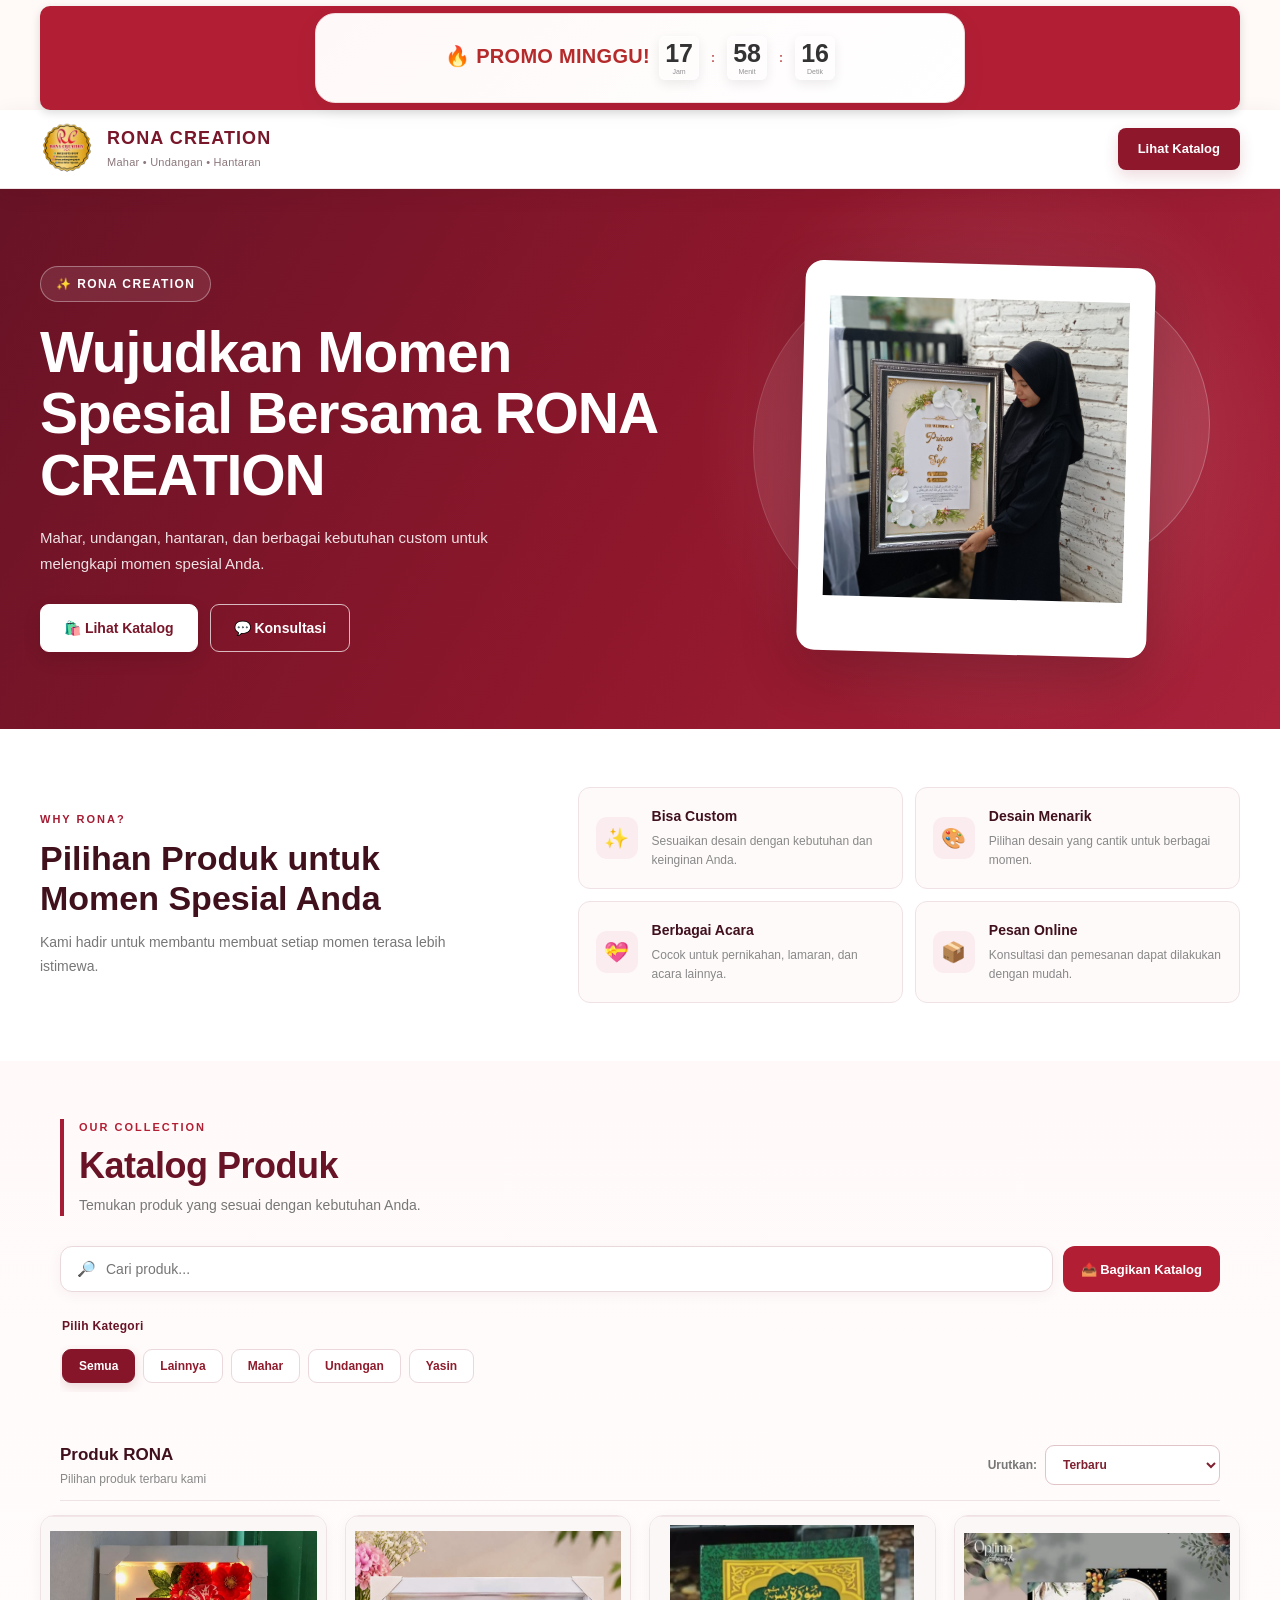
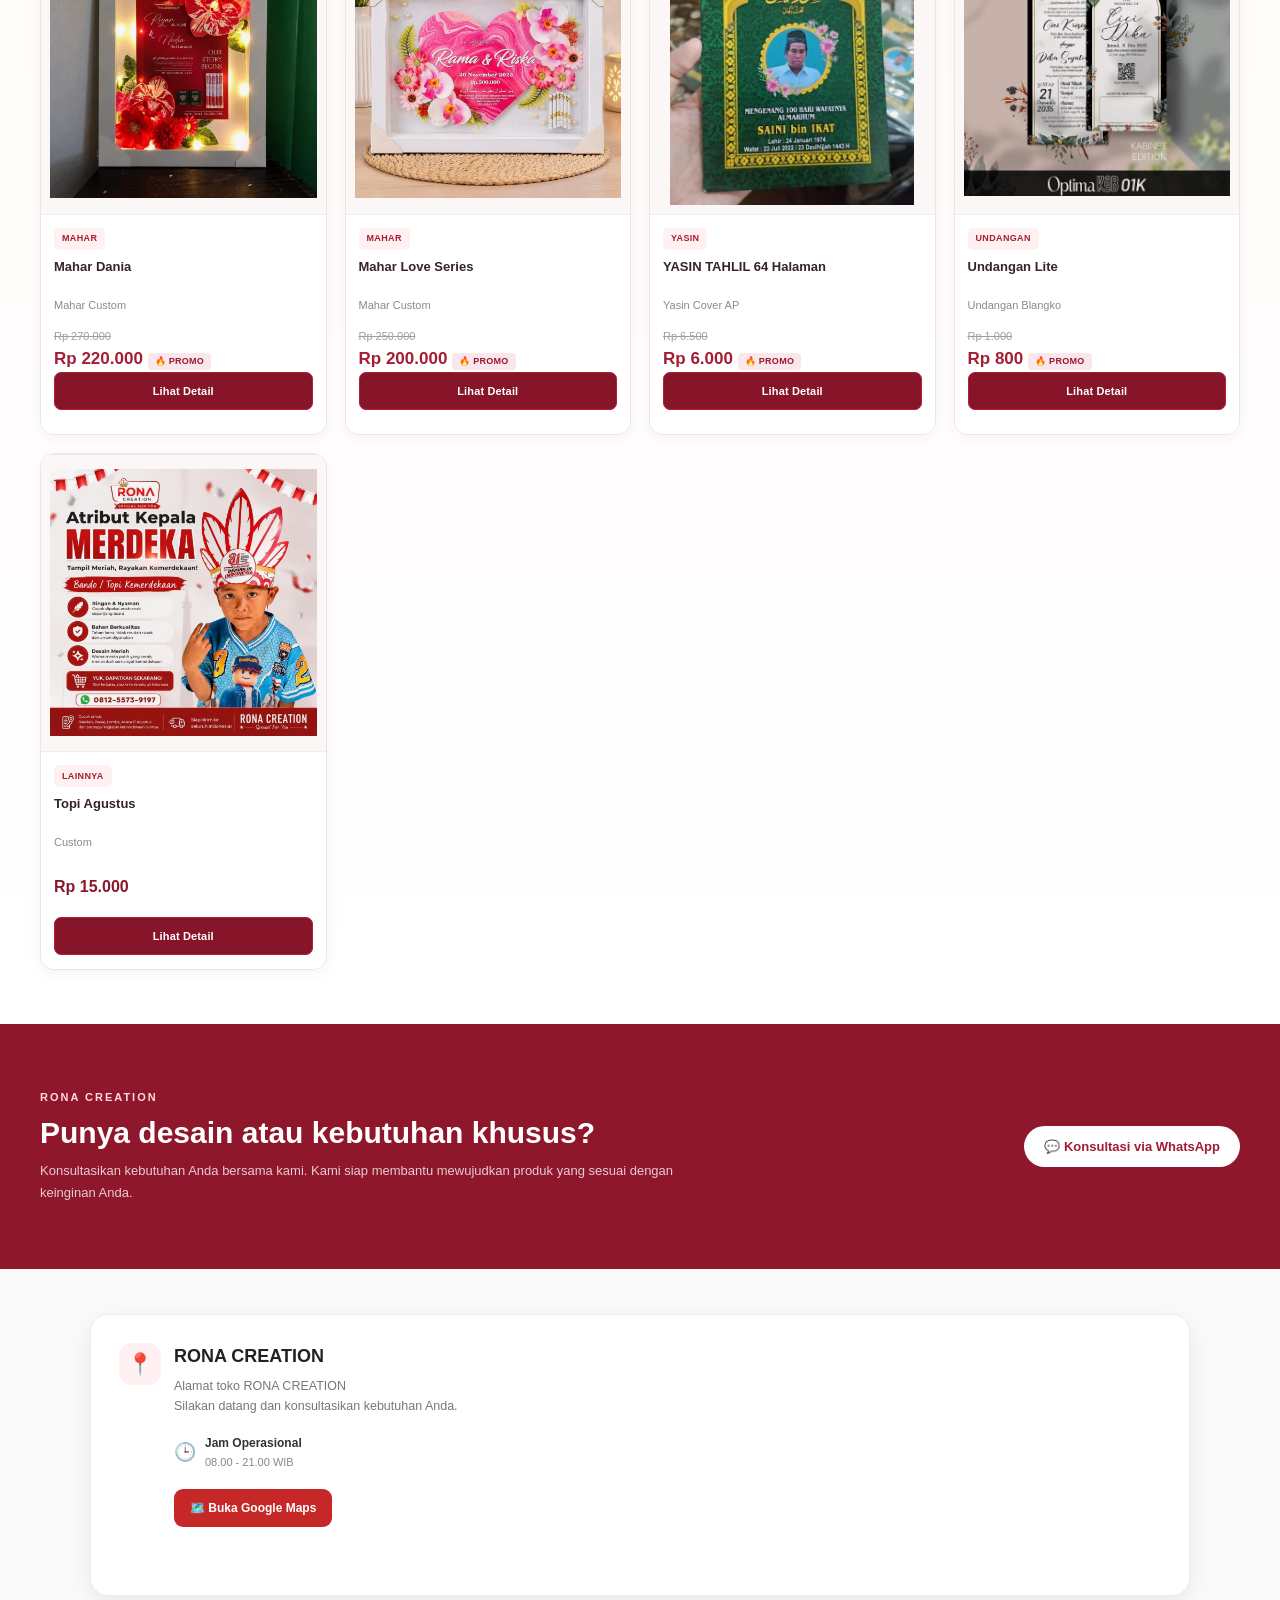
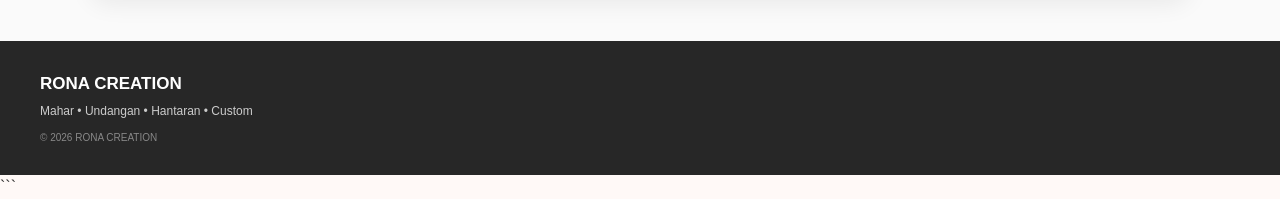
==== index.html @ 79b014f7 "Refresh tampilan kartu produk katalog RONA" ====
<!DOCTYPE html>
<html lang="id">
<head>
    <meta charset="UTF-8">
    <meta name="viewport" content="width=device-width, initial-scale=1.0">

    <title>RONA CREATION - Katalog Produk</title>
    <meta name="description"
content="Katalog Mahar, Undangan, Hantaran, Yasin, Cetak Foto dan produk custom RONA CREATION.">

<meta property="og:type" content="website">

<meta property="og:title"
content="Katalog Produk RONA CREATION">

<meta property="og:description"
content="Wujudkan Momen Spesial Bersama RONA CREATION. Mahar, Undangan, Hantaran dan berbagai produk custom.">

<meta property="og:image"
content="https://ronacreationpace-maker.github.io/rona-creation-katalog/image/rona-katalog-thumbnail.jpg">

<meta property="og:url"
content="https://ronacreationpace-maker.github.io/rona-creation-katalog/">

<meta property="og:image:width" content="1200">

<meta property="og:image:height" content="630">

    <link rel="stylesheet" href="css/style.css?v=product-card-premium-1">
</head>

<body>

<!-- =====================================================
     PROMO HARIAN
     ===================================================== -->
<section class="daily-promo">

    <div class="promo-inner">

        <div class="promo-title">
            🔥 <span id="promoDay">PROMO HARI INI!</span>
        </div>


        <div class="promo-countdown">

            <div class="countdown-box">
                <strong id="promoHours">00</strong>
                <span>Jam</span>
            </div>

            <div class="countdown-separator">:</div>

            <div class="countdown-box">
                <strong id="promoMinutes">00</strong>
                <span>Menit</span>
            </div>

            <div class="countdown-separator">:</div>

            <div class="countdown-box">
                <strong id="promoSeconds">00</strong>
                <span>Detik</span>
            </div>

        </div>
    </div>

</section>

    <!-- =====================================================
         HEADER
         ===================================================== -->
    <header class="header">

        <div class="header-inner">

            <a href="#" class="brand">

                <img
                    src="image/logo-rona.png"
                    alt="Logo RONA CREATION"
                >

                <div class="brand-text">

                  <strong id="heroProductName">
                    RONA CREATION
                </strong>

                <span id="heroProductCategory">
                    Mahar • Undangan • Hantaran
                </span>
                </div>

            </a>

            <a
                href="#katalog"
                class="header-catalog-button"
            >
                Lihat Katalog
            </a>

        </div>

    </header>


    <!-- =====================================================
         HERO
         ===================================================== -->
    <section class="hero">

        <div class="hero-inner">

            <div class="hero-content">

                <div class="hero-label">
                    ✨ RONA CREATION
                </div>

                <h1>
                    Wujudkan Momen<br>
                    Spesial Bersama RONA CREATION
                </h1>

                <p>
                    Mahar, undangan, hantaran, dan berbagai
                    kebutuhan custom untuk melengkapi
                    momen spesial Anda.
                </p>

                <div class="hero-buttons">

                    <a
                        href="#katalog"
                        class="hero-button primary"
                    >
                        🛍️ Lihat Katalog
                    </a>

                    <button
                        type="button"
                        id="heroWhatsappButton"
                        class="hero-button secondary"
                    >
                        💬 Konsultasi
                    </button>

                </div>

            </div>


            <div class="hero-visual">

                <div class="hero-decoration hero-decoration-one"></div>
                <div class="hero-decoration hero-decoration-two"></div>

                <div class="hero-product-frame">

                    <img
                        src="image/foto 1.jpeg"
                        alt="RONA CREATION"
                    >

                </div>

            </div>

        </div>

    </section>


    <!-- =====================================================
         KEUNGGULAN
         ===================================================== -->
    <section class="benefit-section">

        <div class="benefit-inner">

            <div class="benefit-heading">

                <span>
                    WHY RONA?
                </span>

                <h2>
                    Pilihan Produk untuk<br>
                    Momen Spesial Anda
                </h2>

                <p>
                    Kami hadir untuk membantu membuat
                    setiap momen terasa lebih istimewa.
                </p>

            </div>


            <div class="benefit-grid">

                <div class="benefit-card">

                    <div class="benefit-icon">
                        ✨
                    </div>

                    <div>
                        <h3>
                            Bisa Custom
                        </h3>

                        <p>
                            Sesuaikan desain dengan
                            kebutuhan dan keinginan Anda.
                        </p>
                    </div>

                </div>


                <div class="benefit-card">

                    <div class="benefit-icon">
                        🎨
                    </div>

                    <div>
                        <h3>
                            Desain Menarik
                        </h3>

                        <p>
                            Pilihan desain yang cantik
                            untuk berbagai momen.
                        </p>
                    </div>

                </div>


                <div class="benefit-card">

                    <div class="benefit-icon">
                        💝
                    </div>

                    <div>
                        <h3>
                            Berbagai Acara
                        </h3>

                        <p>
                            Cocok untuk pernikahan,
                            lamaran, dan acara lainnya.
                        </p>
                    </div>

                </div>


                <div class="benefit-card">

                    <div class="benefit-icon">
                        📦
                    </div>

                    <div>
                        <h3>
                            Pesan Online
                        </h3>

                        <p>
                            Konsultasi dan pemesanan
                            dapat dilakukan dengan mudah.
                        </p>
                    </div>

                </div>

            </div>

        </div>

    </section>



    <!-- =====================================================
         KATALOG
         ===================================================== -->
    <section
        id="katalog"
        class="catalog-section"
    >

        <div class="catalog-heading">

            <div>

                <span class="catalog-label">
                    OUR COLLECTION
                </span>

                <h2>
                    Katalog Produk
                </h2>

                <p>
                    Temukan produk yang sesuai
                    dengan kebutuhan Anda.
                </p>

            </div>

        </div>


        <!-- =================================================
             SEARCH
             ================================================= -->
        <section class="search-section">

            <div class="search-box">

                <span class="search-icon">
                    🔎
                </span>

                <input
                    type="text"
                    id="searchInput"
                    placeholder="Cari produk..."
                    autocomplete="off"
                >

            </div>


            <button
                type="button"
                id="shareCatalogButton"
                class="share-catalog-button"
            >
                📤 Bagikan Katalog
            </button>

        </section>


        <!-- =================================================
             KATEGORI
             ================================================= -->
        <section class="category-wrapper">

            <div class="section-label">
                Pilih Kategori
            </div>

            
<div class="category-section" id="categoryButtons">
    <button class="category active" type="button">
        Semua
    </button>
</div>

        </section>


        <!-- =================================================
             SUBKATEGORI
             ================================================= -->
        <div
            id="subcategoryFilter"
            class="subcategory-section"
        ></div>


        <!-- =================================================
             TOOLBAR
             ================================================= -->
        <section class="catalog-toolbar">

            <div class="catalog-result-title">
                <h3>
                    Produk RONA
                </h3>

                <p>
                    Pilihan produk terbaru kami
                </p>
            </div>


            <div class="sort-box">

                <label for="sortSelect">
                    Urutkan:
                </label>

                <select id="sortSelect">

                    <option value="terbaru">
                        Terbaru
                    </option>

                    <option value="nama-az">
                        Nama A–Z
                    </option>

                    <option value="nama-za">
                        Nama Z–A
                    </option>

                    <option value="harga-rendah">
                        Harga Termurah
                    </option>

                    <option value="harga-tinggi">
                        Harga Termahal
                    </option>

                </select>

            </div>

        </section>


        <!-- =================================================
             PRODUK
             ================================================= -->
        <main class="product-section">

            <div
                id="productContainer"
                class="product-container"
            >

                <!-- Produk dari products.json / GitHub -->

            </div>

        </main>

    </section>


    <!-- =====================================================
         CTA
         ===================================================== -->
    <section class="cta-section">

        <div class="cta-inner">

            <div>

                <span class="cta-label">
                    RONA CREATION
                </span>

                <h2>
                    Punya desain atau kebutuhan khusus?
                </h2>

                <p>
                    Konsultasikan kebutuhan Anda bersama
                    kami. Kami siap membantu mewujudkan
                    produk yang sesuai dengan keinginan Anda.
                </p>

            </div>

            <button
                type="button"
                id="ctaWhatsappButton"
                class="cta-button"
            >
                💬 Konsultasi via WhatsApp
            </button>

        </div>

    </section>

<!-- =====================================================
     LOKASI TOKO
     ===================================================== -->
<section class="store-location" id="lokasi">

    <div class="store-location-inner">
        <div class="store-location-card">

            <!-- INFORMASI TOKO -->
            <div class="store-info">

                <div class="store-info-icon">
                    📍
                </div>

                <div class="store-info-content">
                    <h3>RONA CREATION</h3>

                    <p>
                        Alamat toko RONA CREATION<br>
                        Silakan datang dan konsultasikan kebutuhan Anda.
                    </p>

                    <div class="store-info-item">
                        <span>🕒</span>
                        <div>
                            <strong>Jam Operasional</strong>
                            <small>08.00 - 21.00 WIB</small>
                        </div>
                    </div>

<a
    href="https://maps.app.goo.gl/mH2y1rAcs8y17juy5"
    target="_blank"
    rel="noopener noreferrer"
    class="store-maps-button">
    🗺️ Buka Google Maps
</a>
                </div>

            </div>
<!-- =====================================================
     GOOGLE MAPS
     ===================================================== -->
<div class="store-map">

    <iframe
        src="https://www.google.com/maps/embed?pb=!1m18!1m12!1m3!1d3953.994856859667!2d111.92605937505114!3d-7.6836989923333485!2m3!1f0!2f0!3f0!3m2!1i1024!2i768!4f13.1!3m3!1m2!1s0x2e784dc81c28bee3%3A0xff06442eba3a13b2!2sRona%20Mahar%20Pernikahan!5e0!3m2!1sid!2sid!4v1788404137394!5m2!1sid!2sid"
        loading="lazy"
        allowfullscreen
        referrerpolicy="strict-origin-when-cross-origin">
    </iframe>

</div>
            
</section>

    <!-- =====================================================
         FOOTER
         ===================================================== -->
    <footer class="footer">

        <div class="footer-inner">

            <div class="footer-brand">

                <h3>
                    RONA CREATION
                </h3>

                <p>
                    Mahar • Undangan • Hantaran • Custom
                </p>

                <p class="copyright">
                    © 2026 RONA CREATION
                </p>

            </div>

        </div>

    </footer>


    <!-- =====================================================
         SCRIPT
         ===================================================== -->
    <script src="js/app.js"></script>

</body>
</html>
```
---- css/style.css ----
/* =========================================================
   RONA CREATION
   STYLE FINAL
   KATALOG + ADMIN
   ========================================================= */


/* =========================================================
   RESET
   ========================================================= */

* {
    margin: 0;
    padding: 0;
    box-sizing: border-box;
}

html {
    scroll-behavior: smooth;
}

body {
    font-family: Arial, Helvetica, sans-serif;
    background: #fff9f7;
    color: #333;
    line-height: 1.5;
}

button,
input,
select,
textarea {
    font-family: inherit;
}


/* =========================================================
   HEADER
   ========================================================= */

.header {
    position: relative;
    width: 100%;
    background: #fff;
    border-bottom: 1px solid #f0dddd;
    box-shadow: 0 3px 20px rgba(90, 0, 20, 0.06);
    z-index: 10;
}

.header-inner {
    width: calc(100% - 40px);
    max-width: 1200px;
    min-height: 82px;
    margin: auto;

    display: flex;
    align-items: center;
    justify-content: space-between;
    gap: 20px;
}

.brand {
    display: flex;
    align-items: center;
    gap: 12px;
    text-decoration: none;
    color: inherit;
}

.brand img {
    width: 52px;
    height: 52px;
    object-fit: contain;
    flex-shrink: 0;
}

.brand-text {
    text-align: left;
}

.brand-text .logo {
    font-size: 26px;
    font-weight: 800;
    letter-spacing: 2px;
    line-height: 1.1;
    color: #b21f35;
}

.brand-text .logo span {
    color: #333;
}

.brand-text .tagline {
    margin-top: 4px;
    font-size: 11px;
    color: #888;
    letter-spacing: .4px;
}

.header-catalog-button {
    display: inline-flex;
    align-items: center;
    justify-content: center;

    padding: 10px 18px;

    background: #b21f35;
    color: #fff;

    border-radius: 25px;
    text-decoration: none;

    font-size: 13px;
    font-weight: 700;

    box-shadow: 0 5px 14px rgba(178, 31, 53, .18);

    transition: .2s ease;
}

.header-catalog-button:hover {
    background: #94192c;
    transform: translateY(-2px);
}


/* =========================================================
   HERO
   ========================================================= */

.hero {
    width: 100%;
    min-height: 500px;

    background:
        radial-gradient(
            circle at 82% 35%,
            rgba(255,255,255,.13),
            transparent 28%
        ),
        linear-gradient(
            120deg,
            #8f172c 0%,
            #b21f35 55%,
            #c8324b 100%
        );

    color: white;
    overflow: hidden;
}

.hero-inner {
    width: calc(100% - 40px);
    max-width: 1200px;
    min-height: 500px;

    margin: auto;

    display: grid;
    grid-template-columns: 1.1fr .9fr;

    align-items: center;
    gap: 40px;
}

.hero-content {
    max-width: 650px;
}

.hero-label {
    display: inline-flex;
    align-items: center;

    margin-bottom: 18px;
    padding: 7px 13px;

    border: 1px solid rgba(255,255,255,.3);
    border-radius: 30px;

    background: rgba(255,255,255,.1);

    font-size: 12px;
    font-weight: 700;
    letter-spacing: 1px;
}

.hero h1 {
    font-size: 54px;
    line-height: 1.08;
    font-weight: 800;
    letter-spacing: -.8px;

    margin-bottom: 20px;
}

.hero p {
    max-width: 560px;

    font-size: 17px;
    line-height: 1.7;

    color: rgba(255,255,255,.88);

    margin-bottom: 28px;
}

.hero-buttons {
    display: flex;
    flex-wrap: wrap;
    gap: 12px;
}

.hero-button {
    display: inline-flex;
    align-items: center;
    justify-content: center;

    min-height: 46px;
    padding: 0 20px;

    border-radius: 30px;

    font-size: 14px;
    font-weight: 700;

    cursor: pointer;
    text-decoration: none;

    transition: .2s ease;
}

.hero-button.primary {
    background: #fff;
    color: #a21c32;
    border: 1px solid #fff;
}

.hero-button.primary:hover {
    transform: translateY(-2px);
    box-shadow: 0 8px 20px rgba(0,0,0,.15);
}

.hero-button.secondary {
    background: transparent;
    color: #fff;
    border: 1px solid rgba(255,255,255,.65);
}

.hero-button.secondary:hover {
    background: rgba(255,255,255,.12);
    transform: translateY(-2px);
}


/* =========================================================
   HERO VISUAL
   ========================================================= */

.hero-visual {
    position: relative;

    min-height: 50px;

    display: flex;
    align-items: center;
    justify-content: center;
}

.hero-product-frame {
    width: 100px;
    height: 150px;

    background: #fff;

    border-radius: 2px;

    box-shadow:
        0 15px 35px rgba(0, 0, 0, 0.12);

    position: relative;
    overflow: hidden;
}

.hero-product-frame img {
    width: 10%;
    height: 10%;

    object-fit: cover;

    display: block;

    border-radius: 10px;
}
/* =========================================================
   BENEFIT - KOMPAK
   ========================================================= */

.benefit-section {
    background: #fff;
    padding: 45px 20px;
}

.benefit-inner {
    width: 100%;
    max-width: 1200px;

    margin: auto;

    display: grid;
    grid-template-columns: .8fr 1.2fr;

    gap: 35px;
    align-items: center;
}

.benefit-heading span,
.catalog-label,
.cta-label {
    display: block;

    margin-bottom: 6px;

    color: #b21f35;

    font-size: 10px;
    font-weight: 500;

    letter-spacing: 1.8px;
}

.benefit-heading h2 {
    font-size: 29px;
    line-height: 1.15;

    color: #333;

    margin-bottom: 10px;
}

.benefit-heading p {
    max-width: 420px;

    color: #777;
    font-size: 13px;
    line-height: 1.55;
}

.benefit-grid {
    display: grid;
    grid-template-columns: repeat(2, 1fr);

    gap: 10px;
}

.benefit-card {
    display: flex;
    align-items: flex-start;
    gap: 10px;

    padding: 15px;

    background: #fffafa;

    border: 1px solid #f1dddd;
    border-radius: 14px;

    transition: .25s ease;
}

.benefit-card:hover {
    transform: translateY(-3px);

    box-shadow:
        0 10px 20px rgba(90,0,20,.07);
}

.benefit-icon {
    width: 38px;
    height: 38px;

    flex-shrink: 0;

    display: flex;
    align-items: center;
    justify-content: center;

    background: #fff0f2;

    border-radius: 10px;

    font-size: 18px;
}

.benefit-card h3 {
    font-size: 14px;
    margin-bottom: 3px;
    color: #333;
}

.benefit-card p {
    color: #888;
    font-size: 11px;
    line-height: 1.4;
    margin: 0;
}



/* =========================================================
   CATALOG SECTION
   ========================================================= */

.catalog-section {
    padding: 75px 20px 45px;

    background:
        linear-gradient(
            180deg,
            #fff8f5 0%,
            #fffaf8 100%
        );
}

.catalog-heading {
    width: 100%;
    max-width: 1200px;

    margin: 0 auto 28px;
}

.catalog-heading h2 {
    color: #333;

    font-size: 38px;
    line-height: 1.15;

    margin-bottom: 8px;
}

.catalog-heading p {
    color: #888;
    font-size: 14px;
}


/* =========================================================
   SEARCH
   ========================================================= */

.search-section {
    width: 100%;
    max-width: 1200px;

    margin: 0 auto 22px;

    display: flex;
    align-items: center;

    gap: 12px;
}

.search-box {
    position: relative;

    flex: 1;
}

.search-icon {
    position: absolute;

    left: 17px;
    top: 50%;

    transform: translateY(-50%);

    font-size: 15px;
}

#searchInput {
    width: 100%;

    min-height: 48px;

    padding: 12px 18px 12px 45px;

    border: 1px solid #ead9dc;
    border-radius: 30px;

    outline: none;

    background: #fff;

    font-size: 14px;

    box-shadow:
        0 5px 18px rgba(80,0,20,.05);

    transition: .2s ease;
}

#searchInput:focus {
    border-color: #b21f35;

    box-shadow:
        0 0 0 4px rgba(178,31,53,.08);
}

.share-catalog-button {
    width: auto;
    min-height: 48px;

    padding: 0 20px;

    border: none;
    border-radius: 30px;

    background: #b21f35;
    color: white;

    font-size: 13px;
    font-weight: 700;

    cursor: pointer;

    white-space: nowrap;

    transition: .2s ease;
}

.share-catalog-button:hover {
    background: #92182b;
    transform: translateY(-2px);
}


/* =========================================================
   CATEGORY
   ========================================================= */

.category-wrapper {
    width: 100%;
    max-width: 1200px;

    margin: 0 auto 14px;
}

.section-label {
    margin-bottom: 10px;
    padding-left: 2px;

    color: #7e2030;

    font-size: 13px;
    font-weight: 800;
}

.category-section {
    display: flex;

    gap: 9px;

    overflow-x: auto;

    padding: 5px 2px 10px;

    scrollbar-width: none;
}

.category-section::-webkit-scrollbar {
    display: none;
}

.category {
    flex: 0 0 auto;

    padding: 10px 18px;

    border: 1px solid #ead0d4;
    border-radius: 30px;

    background: #fff;
    color: #8f1b2c;

    font-size: 13px;
    font-weight: 700;

    cursor: pointer;

    transition: .2s ease;
}

.category:hover {
    border-color: #b21f35;
    transform: translateY(-1px);
}

.category.active {
    background: #b21f35;
    border-color: #b21f35;

    color: #fff;

    box-shadow:
        0 6px 15px rgba(178,31,53,.18);
}


/* =========================================================
   SUBCATEGORY
   ========================================================= */

.subcategory-section {
    width: 100%;
    max-width: 1200px;

    margin: 0 auto 18px;

    display: flex;

    gap: 8px;

    overflow-x: auto;

    flex-wrap: nowrap;

    padding: 2px 0 8px;

    scrollbar-width: none;
}

.subcategory-section::-webkit-scrollbar {
    display: none;
}

.subcategory-button {
    flex: 0 0 auto;

    padding: 8px 15px;

    border: 1px solid #e2b8be;
    border-radius: 25px;

    background: #fff8f9;
    color: #a21d32;

    font-size: 12px;
    font-weight: 600;

    cursor: pointer;

    transition: .2s ease;
}

.subcategory-button:hover {
    background: #fff0f2;
    transform: translateY(-1px);
}

.subcategory-button.active {
    background: #a91d32;
    color: #fff;
    border-color: #a91d32;
}


/* =========================================================
   CATALOG TOOLBAR
   ========================================================= */

.catalog-toolbar {
    width: 100%;
    max-width: 1200px;

    margin: 0 auto 18px;

    display: flex;
    align-items: center;
    justify-content: space-between;

    gap: 20px;
}

.catalog-result-title h3 {
    color: #333;
    font-size: 19px;
}

.catalog-result-title p {
    color: #999;
    font-size: 12px;
    margin-top: 2px;
}

.sort-box {
    display: flex;
    align-items: center;
    gap: 8px;
}

.sort-box label {
    color: #777;
    font-size: 12px;
    font-weight: 700;
    white-space: nowrap;
}

#sortSelect {
    min-width: 175px;

    padding: 10px 13px;

    border: 1px solid #e0c4c8;
    border-radius: 10px;

    background: #fff;
    color: #7e2030;

    font-size: 12px;
    font-weight: 600;

    outline: none;

    cursor: pointer;
}

#sortSelect:focus {
    border-color: #b21f35;
}


/* =========================================================
   PRODUCT SECTION
   ========================================================= */

.product-section {
    width: 100%;
    max-width: 1200px;

    margin: 0 auto;
}

.product-section h2 {
    text-align: center;

    color: #8f1b2c;

    font-size: 24px;

    margin: 10px 0 18px;
}


/* =========================================================
   PRODUCT GRID
   ========================================================= */

.product-container {
    display: grid;

    grid-template-columns:
        repeat(4, minmax(0, 1fr));

    gap: 20px;

    width: 100%;
}


/* =========================================================
   PRODUCT CARD
   ========================================================= */

.product-card {
    position: relative;

    min-width: 0;

    overflow: hidden;

    background: #fff;

    border: 1px solid #f0dfe2;
    border-radius: 18px;

    box-shadow:
        0 5px 18px rgba(80,0,20,.06);

    cursor: pointer;

    transition:
        transform .25s ease,
        box-shadow .25s ease;
}

.product-card:hover {
    transform: translateY(-5px);

    box-shadow:
        0 15px 30px rgba(80,0,20,.12);
}


/* =========================================================
   PRODUCT IMAGE
   ========================================================= */

.product-image-wrapper {
    position: relative;

    width: 100%;

    aspect-ratio: 1 / 1;

    overflow: hidden;

    background: #f8f5f5;
}

.product-image {
    width: 100%;
    height: 100%;

    object-fit: cover;

    display: block;

    transition:
        transform .4s ease;
}

.product-card:hover .product-image {
    transform: scale(1.045);
}


/* =========================================================
   NO IMAGE
   ========================================================= */

.product-no-image {
    width: 100%;
    height: 100%;

    min-height: 220px;

    display: flex;
    flex-direction: column;
    align-items: center;
    justify-content: center;

    gap: 7px;

    background: #f7f7f7;
    color: #999;
}

.product-no-image span {
    font-size: 40px;
}

.product-no-image small {
    font-size: 10px;
    letter-spacing: 1px;
}


/* =========================================================
   PRODUCT INFO
   ========================================================= */

.product-info {
    padding: 14px 15px 16px;
}


/* =========================================================
   PRODUCT CATEGORY
   ========================================================= */

.product-category {
    display: inline-block;

    margin-bottom: 7px;

    padding: 4px 8px;

    border-radius: 20px;

    background: #fff0f2;
    color: #a51d31;

    font-size: 10px;
    font-weight: 800;

    text-transform: uppercase;
}


/* =========================================================
   PRODUCT NAME
   ========================================================= */

.product-name {
    display: block;

    margin-bottom: 4px;

    color: #333;

    font-size: 16px;
    font-weight: 700;

    line-height: 1.35;

    white-space: normal;
    word-break: break-word;
}


/* =========================================================
   PRODUCT SUBCATEGORY
   ========================================================= */

.product-subcategory {
    margin-bottom: 9px;

    color: #999;

    font-size: 11px;

    white-space: nowrap;
    overflow: hidden;
    text-overflow: ellipsis;
}


/* =========================================================
   PRODUCT PRICE
   ========================================================= */

.product-price {
    margin-bottom: 12px;

    color: #b21f35;

    font-size: 16px;
    font-weight: 800;
}



/* =========================================================
   DETAIL BUTTON
   ========================================================= */

.detail-button {
    display: block;

    width: 100%;

    min-height: 38px;

    padding: 9px 12px;

    border: none;
    border-radius: 9px;

    background: #b21f35;
    color: #fff;

    font-size: 12px;
    font-weight: 700;

    text-align: center;

    cursor: pointer;

    transition: .2s ease;
}

.detail-button:hover {
    background: #92182b;

    transform: translateY(-1px);

    box-shadow:
        0 5px 12px rgba(178,31,53,.2);
}

.detail-button:active {
    transform: scale(.98);
}


/* =========================================================
   PRODUCT CARD LINK
   ========================================================= */

.product-card a {
    display: inline-flex;
    align-items: center;
    justify-content: center;

    margin-top: 5px;
    padding: 5px 9px;

    background: #c62828;
    color: #fff;

    border-radius: 6px;

    text-decoration: none;

    font-size: 10px;
    font-weight: 700;

    transition: .2s ease;
}

.product-card a:hover {
    background: #a91f1f;
    transform: translateY(-1px);
}


/* =========================================================
   DETAIL OVERLAY
   ========================================================= */

.detail-overlay {
    position: fixed;

    inset: 0;

    background: rgba(0,0,0,.58);

    display: flex;
    align-items: center;
    justify-content: center;

    padding: 15px;

    z-index: 9999;
}


/* =========================================================
   DETAIL MODAL
   ========================================================= */

/* =========================================================
   DETAIL MODAL PREMIUM
   ========================================================= */

.detail-modal {
    position: relative;

    width: 100%;
    max-width: 560px;

    max-height: 92vh;

    overflow-y: auto;

    background: #fff;

    border-radius: 24px;

    box-shadow:
        0 25px 70px rgba(0,0,0,.30);

    animation: munculDetail .25s ease;

    scrollbar-width: thin;
}

.detail-modal::-webkit-scrollbar {
    width: 5px;
}

.detail-modal::-webkit-scrollbar-thumb {
    background: #d9aeb5;
    border-radius: 10px;
}

@keyframes munculDetail {

    from {
        opacity: 0;
        transform: scale(.95);
    }

    to {
        opacity: 1;
        transform: scale(1);
    }
}


/* =========================================================
   CLOSE DETAIL
   ========================================================= */

.close-detail {
    position: absolute;

    top: 12px;
    right: 12px;

    width: 38px;
    height: 38px;

    border: none;
    border-radius: 50%;

    background: #fff;
    color: #555;

    font-size: 18px;

    cursor: pointer;

    box-shadow:
        0 3px 10px rgba(0,0,0,.15);

    z-index: 2;
}


/* =========================================================
   DETAIL IMAGE PREMIUM
   ========================================================= */

.detail-image {
    width: 100%;

    max-height: 470px;

    object-fit: cover;

    display: block;

    background: #f8f5f5;
}


/* =========================================================
   DETAIL CONTENT
   ========================================================= */

.detail-content {
    padding: 22px;
}

.detail-category {
    margin-bottom: 6px;

    color: #c62828;

    font-size: 12px;
    font-weight: 800;

    text-transform: uppercase;
}

.detail-content h2 {
    margin-bottom: 8px;

    color: #333;

    font-size: 23px;
}

.detail-price {
    margin-bottom: 15px;

    color: #b71c1c;

    font-size: 18px;
    font-weight: 800;
}

.detail-content p {
    margin-bottom: 20px;

    color: #666;

    font-size: 14px;
    line-height: 1.7;
}


/* =========================================================
   WHATSAPP PREMIUM
   ========================================================= */

.whatsapp-button {
    width: 100%;

    min-height: 48px;

    padding: 13px 16px;

    border: none;
    border-radius: 12px;

    background: #25d366;
    color: #fff;

    font-size: 14px;
    font-weight: 800;

    cursor: pointer;

    box-shadow:
        0 7px 18px rgba(37,211,102,.18);

    transition: .2s ease;
}

.whatsapp-button:hover {
    transform: translateY(-2px);

    box-shadow:
        0 10px 22px rgba(37,211,102,.25);
}

.whatsapp-button:active {
    transform: scale(.98);
}

/* =========================================================
   WEBSITE PREMIUM
   ========================================================= */

.website-button {
    width: 100%;

    min-height: 48px;

    margin-top: 10px;

    padding: 13px 16px;

    border: none;
    border-radius: 12px;

    background: #b21f35;
    color: #fff;

    font-size: 14px;
    font-weight: 800;

    cursor: pointer;

    box-shadow:
        0 7px 18px rgba(178,31,53,.18);

    transition: .2s ease;
}

.website-button:hover {
    background: #92182b;

    transform: translateY(-2px);

    box-shadow:
        0 10px 22px rgba(178,31,53,.24);
}

.website-button:active {
    transform: scale(.98);
}


/* =========================================================
   CTA
   ========================================================= */

.cta-section {
    padding: 65px 20px;

    background: #8f172c;
    color: #fff;
}

.cta-inner {
    width: 100%;
    max-width: 1200px;

    margin: auto;

    display: flex;
    align-items: center;
    justify-content: space-between;

    gap: 30px;
}

.cta-label {
    color: #ffd9df;
}

.cta-inner h2 {
    margin-bottom: 9px;

    font-size: 30px;
    line-height: 1.2;
}

.cta-inner p {
    max-width: 650px;

    color: rgba(255,255,255,.78);

    font-size: 13px;
    line-height: 1.7;
}

.cta-button {
    flex-shrink: 0;

    padding: 13px 20px;

    border: none;
    border-radius: 30px;

    background: #fff;
    color: #a21c32;

    font-size: 13px;
    font-weight: 800;

    cursor: pointer;

    transition: .2s ease;
}

.cta-button:hover {
    transform: translateY(-2px);

    box-shadow:
        0 8px 20px rgba(0,0,0,.18);
}


/* =========================================================
   FOOTER
   ========================================================= */

.footer {
    background: #272727;

    color: white;

    padding: 30px 20px;
}

.footer-inner {
    width: 100%;
    max-width: 1200px;

    margin: auto;

    display: flex;
    align-items: center;
    justify-content: space-between;

    gap: 30px;
}

.footer h3 {
    font-size: 17px;
    margin-bottom: 5px;
}

.footer p {
    color: #ccc;
    font-size: 12px;
}

.footer-note {
    text-align: right;
}

.copyright {
    margin-top: 10px;

    font-size: 10px !important;
    color: #888 !important;
}


/* =========================================================
   ADMIN
   ========================================================= */

.admin-container {
    width: calc(100% - 30px);
    max-width: 900px;

    margin: 25px auto 50px;
}

.admin-header {
    display: flex;
    justify-content: space-between;
    align-items: center;

    gap: 15px;

    margin-bottom: 20px;
}

.admin-header h1 {
    color: #b71c1c;

    font-size: 26px;

    margin-bottom: 5px;
}

.admin-header p {
    color: #777;

    font-size: 13px;
}

.back-button {
    text-decoration: none;

    background: #fff;
    color: #c62828;

    padding: 10px 15px;

    border-radius: 10px;

    font-size: 13px;
    font-weight: 700;

    box-shadow:
        0 2px 8px rgba(0,0,0,.06);

    white-space: nowrap;
}


/* =========================================================
   ADMIN CARD
   ========================================================= */

.admin-card {
    background: #fff;

    border-radius: 18px;

    padding: 22px;

    margin-bottom: 20px;

    box-shadow:
        0 4px 18px rgba(0,0,0,.06);
}

.admin-card h2 {
    color: #333;

    font-size: 19px;

    margin-bottom: 5px;
}


/* =========================================================
   ADMIN FORM
   ========================================================= */

.form-group {
    margin-top: 18px;
}

.form-group label {
    display: block;

    margin-bottom: 7px;

    color: #444;

    font-size: 13px;
    font-weight: 700;
}

.form-group input,
.form-group select,
.form-group textarea {
    width: 100%;

    padding: 13px 14px;

    border: 1px solid #e5e5e5;
    border-radius: 10px;

    outline: none;

    background: #fff;

    font-size: 14px;
}

.form-group input:focus,
.form-group select:focus,
.form-group textarea:focus {
    border-color: #c62828;
}

.form-group textarea {
    resize: vertical;
}


/* =========================================================
   UPLOAD
   ========================================================= */

.upload-box {
    border: 2px dashed #e0a0a0;

    border-radius: 12px;

    padding: 20px;

    text-align: center;

    background: #fffafa;
}

.upload-box input {
    border: none;
    padding: 5px;
}

.upload-box p {
    margin-top: 8px;

    color: #888;

    font-size: 12px;
}


/* =========================================================
   IMAGE PREVIEW
   ========================================================= */

#imagePreview {
    margin-top: 12px;
}

#imagePreview img {
    width: 120px;
    height: 120px;

    object-fit: cover;

    border-radius: 12px;

    display: block;
}


/* =========================================================
   SAVE BUTTON
   ========================================================= */

.save-product-button {
    width: 100%;

    margin-top: 22px;

    padding: 14px;

    border: none;
    border-radius: 12px;

    background: #c62828;
    color: white;

    font-size: 15px;
    font-weight: 700;

    cursor: pointer;
}

.save-product-button:hover {
    opacity: .9;
}


/* =========================================================
   ADMIN PRODUCT LIST HEADER
   ========================================================= */

.product-list-header {
    display: flex;
    justify-content: space-between;
    align-items: center;

    gap: 15px;
}

.product-list-header p {
    margin-top: 5px;

    color: #888;

    font-size: 12px;
}

.product-count {
    background: #ffebee;
    color: #c62828;

    padding: 8px 12px;

    border-radius: 20px;

    font-size: 12px;
    font-weight: 700;

    white-space: nowrap;
}


/* =========================================================
   ADMIN PRODUCT LIST
   ========================================================= */

.admin-product-list {
    margin-top: 20px;
}

.admin-product-item {
    display: flex;
    align-items: center;

    gap: 14px;

    padding: 12px;

    margin-bottom: 10px;

    background: #fffafa;

    border-radius: 12px;
}

.admin-product-item img {
    width: 70px;
    height: 70px;

    object-fit: cover;

    border-radius: 10px;

    flex-shrink: 0;
}

.admin-product-info {
    min-width: 0;
    flex: 1;
}

.admin-product-category {
    color: #c62828;

    font-size: 11px;
    font-weight: 700;

    margin-bottom: 3px;
}

.admin-product-info h3 {
    color: #333;

    font-size: 14px;

    margin-bottom: 4px;
}

.admin-product-info p {
    color: #b71c1c;

    font-size: 13px;
    font-weight: 700;
}


/* =========================================================
   ADMIN ACTIONS
   ========================================================= */

.admin-product-actions {
    display: flex;

    gap: 8px;

    margin-top: 10px;

    flex-wrap: wrap;
}

.edit-product-button,
.delete-product-button {
    border: none;

    color: white;

    padding: 8px 12px;

    border-radius: 8px;

    cursor: pointer;

    font-size: 13px;
    font-weight: 600;

    transition: .2s ease;
}

.edit-product-button {
    background: #198754;
}

.edit-product-button:hover {
    background: #146c43;
    transform: scale(1.03);
}

.delete-product-button {
    background: #dc3545;
}

.delete-product-button:hover {
    background: #b02a37;
    transform: scale(1.03);
}


/* =========================================================
   CANCEL EDIT
   ========================================================= */

#cancelEditButton {
    border: none;

    background: #6c757d;
    color: white;

    padding: 8px 14px;

    border-radius: 8px;

    cursor: pointer;

    font-size: 13px;
    font-weight: 600;

    margin-left: 6px;

    transition: .2s ease;
}

#cancelEditButton:hover {
    background: #5c636a;
}


/* =========================================================
   EMPTY PRODUCT
   ========================================================= */

.empty-product {
    text-align: center;

    padding: 40px 10px;

    color: #999;

    font-size: 13px;
}


/* =========================================================
   TABLET
   ========================================================= */

@media (max-width: 1000px) {

    .hero h1 {
        font-size: 43px;
    }

    .product-container {
        grid-template-columns:
            repeat(3, minmax(0, 1fr));
    }

    .benefit-inner {
        grid-template-columns: 1fr;

        gap: 35px;
    }
}


/* =========================================================
   MOBILE
   ========================================================= */

@media (max-width: 768px) {

    /* HEADER */

    .header-inner {
        width: calc(100% - 24px);

        min-height: 70px;
    }

    .brand {
        gap: 8px;
    }

    .brand img {
        width: 44px;
        height: 44px;
    }

    .brand-text .logo {
        font-size: 20px;
        letter-spacing: 1.2px;
    }

    .brand-text .tagline {
        font-size: 9px;
    }

    .header-catalog-button {
        padding: 8px 13px;

        font-size: 11px;
    }

    .detail-modal {
    max-width: 100%;
    max-height: 94vh;

    border-radius: 18px;
    }

    .detail-content {
        padding: 19px;
    }

    .detail-content h2 {
        font-size: 21px;
    }

    .detail-price {
        font-size: 18px;
    }

    .detail-image {
        max-height: 380px;
    }

    /* HERO */

    .hero,
    .hero-inner {
        min-height: auto;
    }

    .hero-inner {
        width: calc(100% - 30px);

        padding: 55px 0 45px;

        display: flex;
        flex-direction: column;

        align-items: stretch;

        gap: 30px;
    }

    .hero-content {
        max-width: none;
    }

    .hero h1 {
        font-size: 37px;
    }

    .hero p {
        font-size: 14px;
    }

    .hero-buttons {
        gap: 8px;
    }

    .hero-button {
        min-height: 43px;

        padding: 0 15px;

        font-size: 12px;
    }

    .hero-visual {
        min-height: 320px;
    }

    .hero-product-frame {
        width: 240px;
        min-height: 290px;

        padding: 22px;

        border-radius: 24px;
    }

    .hero-product-frame img {
        width: 145px;
        height: 145px;
    }

    .hero-decoration-one {
        width: 180px;
        height: 180px;
    }


    /* BENEFIT */

    .benefit-section {
        padding: 55px 15px;
    }

    .benefit-inner {
        gap: 30px;
    }

    .benefit-heading h2 {
        font-size: 29px;
    }

    .benefit-grid {
        grid-template-columns: 1fr;

        gap: 10px;
    }

    .benefit-card {
        padding: 17px;
    }


    /* CATALOG */

    .catalog-section {
        padding: 55px 12px 35px;
    }

    .catalog-heading {
        margin-bottom: 22px;
    }

    .catalog-heading h2 {
        font-size: 30px;
    }

    .search-section {
        display: flex;

        flex-direction: column;

        align-items: stretch;

        gap: 8px;
    }

    .share-catalog-button {
        width: 100%;
    }

    .category-wrapper {
        margin-bottom: 8px;
    }

    .category-section {
        overflow-x: auto;
    }

    .subcategory-section {
        overflow-x: auto;

        flex-wrap: nowrap;
    }


    /* TOOLBAR */

    .catalog-toolbar {
        flex-direction: column;

        align-items: stretch;

        gap: 10px;
    }

    .sort-box {
        justify-content: space-between;
    }

    #sortSelect {
        flex: 1;

        min-width: 0;
    }


    /* PRODUCTS */

    .product-container {
        grid-template-columns:
            repeat(2, minmax(0, 1fr));

        gap: 10px;
    }

    .product-card {
        border-radius: 14px;
    }

    .product-info {
        padding: 10px;
    }

    .product-category {
        font-size: 9px;

        padding: 4px 6px;
    }

    .product-name {
        font-size: 13px;
    }

    .product-subcategory {
        font-size: 10px;
    }

    .product-price {
        font-size: 14px;

        margin-bottom: 9px;
    }

    .detail-button {
        min-height: 35px;

        padding: 8px 5px;

        font-size: 11px;
    }


    /* CTA */

    .cta-section {
        padding: 50px 18px;
    }

    .cta-inner {
        flex-direction: column;

        align-items: stretch;

        gap: 22px;
    }

    .cta-inner h2 {
        font-size: 25px;
    }

    .cta-button {
        width: 100%;
    }


    /* FOOTER */

    .footer {
        padding: 25px 15px;
    }

    .footer-inner {
        flex-direction: column;

        align-items: center;

        text-align: center;
    }

    .footer-note {
        text-align: center;
    }


    /* DETAIL */

    .detail-overlay {
        padding: 8px;
    }

    .detail-modal {
        max-height: 94vh;

        border-radius: 16px;
    }

    .detail-content {
        padding: 18px;
    }

    .detail-content h2 {
        font-size: 20px;
    }

    .detail-image {
        max-height: 350px;
    }


    /* ADMIN */

    .admin-container {
        width: calc(100% - 20px);

        margin-top: 18px;
    }

    .admin-header {
        display: block;
    }

    .admin-header h1 {
        font-size: 23px;
    }

    .back-button {
        display: inline-block;

        margin-top: 12px;
    }

    .admin-card {
        padding: 17px;

        border-radius: 15px;
    }

    .product-list-header {
        align-items: flex-start;
    }

    .product-list-header h2 {
        font-size: 17px;
    }

    .admin-product-item {
        align-items: flex-start;
    }

    .admin-product-item img {
        width: 60px;
        height: 60px;
    }
}


/* =========================================================
   HP KECIL
   ========================================================= */

@media (max-width: 400px) {

    .header-catalog-button {
        display: none;
    }

    .hero h1 {
        font-size: 32px;
    }

    .hero-buttons {
        flex-direction: column;
    }

    .hero-button {
        width: 100%;
    }

    .product-container {
        gap: 8px;
    }

    .product-info {
        padding: 8px;
    }

    .product-name {
        font-size: 12px;
    }

    .product-price {
        font-size: 13px;
    }

    .detail-button {
        font-size: 10px;
    }
}


/* =========================================================
   ADMIN MOBILE ACTIONS
   ========================================================= */

@media (max-width: 600px) {

    .admin-product-actions {
        width: 100%;
    }

    .edit-product-button,
    .delete-product-button {
        padding: 7px 10px;

        font-size: 12px;
    }

    #cancelEditButton {
        margin-left: 0;

        margin-top: 8px;
    }
}
cssnya aku suka yg ini /* =========================================================
   RONA CREATION
   STYLE FINAL
   KATALOG + ADMIN
   ========================================================= */


/* =========================================================
   RESET
   ========================================================= */

* {
    margin: 0;
    padding: 0;
    box-sizing: border-box;
}

html {
    scroll-behavior: smooth;
}

body {
    font-family: Arial, Helvetica, sans-serif;
    background: #fff9f7;
    color: #333;
    line-height: 1.5;
}

button,
input,
select,
textarea {
    font-family: inherit;
}


/* =========================================================
   HEADER
   ========================================================= */

.header {
    position: relative;
    width: 100%;
    background: #fff;
    border-bottom: 1px solid #f0dddd;
    box-shadow: 0 3px 20px rgba(90, 0, 20, 0.06);
    z-index: 10;
}

.header-inner {
    width: calc(100% - 40px);
    max-width: 1200px;
    min-height: 82px;
    margin: auto;

    display: flex;
    align-items: center;
    justify-content: space-between;
    gap: 20px;
}

.brand {
    display: flex;
    align-items: center;
    gap: 12px;
    text-decoration: none;
    color: inherit;
}

.brand img {
    width: 52px;
    height: 52px;
    object-fit: contain;
    flex-shrink: 0;
}

.brand-text {
    text-align: left;
}

.brand-text .logo {
    font-size: 26px;
    font-weight: 800;
    letter-spacing: 2px;
    line-height: 1.1;
    color: #b21f35;
}

.brand-text .logo span {
    color: #333;
}

.brand-text .tagline {
    margin-top: 4px;
    font-size: 11px;
    color: #888;
    letter-spacing: .4px;
}

.header-catalog-button {
    display: inline-flex;
    align-items: center;
    justify-content: center;

    padding: 10px 18px;

    background: #b21f35;
    color: #fff;

    border-radius: 25px;
    text-decoration: none;

    font-size: 13px;
    font-weight: 700;

    box-shadow: 0 5px 14px rgba(178, 31, 53, .18);

    transition: .2s ease;
}

.header-catalog-button:hover {
    background: #94192c;
    transform: translateY(-2px);
}


/* =========================================================
   HERO
   ========================================================= */

.hero {
    width: 100%;
    min-height: 500px;

    background:
        radial-gradient(
            circle at 82% 35%,
            rgba(255,255,255,.13),
            transparent 28%
        ),
        linear-gradient(
            120deg,
            #8f172c 0%,
            #b21f35 55%,
            #c8324b 100%
        );

    color: white;
    overflow: hidden;
}

.hero-inner {
    width: calc(100% - 40px);
    max-width: 1200px;
    min-height: 500px;

    margin: auto;

    display: grid;
    grid-template-columns: 1.1fr .9fr;

    align-items: center;
    gap: 40px;
}

.hero-content {
    max-width: 650px;
}

.hero-label {
    display: inline-flex;
    align-items: center;

    margin-bottom: 18px;
    padding: 7px 13px;

    border: 1px solid rgba(255,255,255,.3);
    border-radius: 30px;

    background: rgba(255,255,255,.1);

    font-size: 12px;
    font-weight: 700;
    letter-spacing: 1px;
}

.hero h1 {
    font-size: 54px;
    line-height: 1.08;
    font-weight: 800;
    letter-spacing: -.8px;

    margin-bottom: 20px;
}

.hero p {
    max-width: 560px;

    font-size: 17px;
    line-height: 1.7;

    color: rgba(255,255,255,.88);

    margin-bottom: 28px;
}

.hero-buttons {
    display: flex;
    flex-wrap: wrap;
    gap: 12px;
}

.hero-button {
    display: inline-flex;
    align-items: center;
    justify-content: center;

    min-height: 46px;
    padding: 0 20px;

    border-radius: 30px;

    font-size: 14px;
    font-weight: 700;

    cursor: pointer;
    text-decoration: none;

    transition: .2s ease;
}

.hero-button.primary {
    background: #fff;
    color: #a21c32;
    border: 1px solid #fff;
}

.hero-button.primary:hover {
    transform: translateY(-2px);
    box-shadow: 0 8px 20px rgba(0,0,0,.15);
}

.hero-button.secondary {
    background: transparent;
    color: #fff;
    border: 1px solid rgba(255,255,255,.65);
}

.hero-button.secondary:hover {
    background: rgba(255,255,255,.12);
    transform: translateY(-2px);
}


/* =========================================================
   HERO VISUAL
   ========================================================= */

.hero-visual {
    position: relative;

    min-height: 390px;

    display: flex;
    align-items: center;
    justify-content: center;
}

.hero-product-frame {
    position: relative;
    z-index: 2;

    width: 300px;
    min-height: 350px;

    padding: 28px;

    display: flex;
    flex-direction: column;
    align-items: center;
    justify-content: center;

    background: #fff;

    border-radius: 30px;

    box-shadow:
        0 25px 60px rgba(60,0,15,.28);

    transform: rotate(3deg);

    transition: .35s ease;
}

.hero-product-frame:hover {
    transform: rotate(0deg) translateY(-5px);
}

.hero-product-frame img {
    width: 190px;
    height: 190px;

    object-fit: contain;

    margin-bottom: 20px;
}

.hero-product-caption {
    display: flex;
    flex-direction: column;

    text-align: center;
}

.hero-product-caption strong {
    color: #a91c32;
    font-size: 18px;
    letter-spacing: 1px;
}

.hero-product-caption span {
    margin-top: 5px;

    color: #888;
    font-size: 11px;
}

.hero-decoration {
    position: absolute;

    border-radius: 50%;

    background: rgba(255,255,255,.09);
}

.hero-decoration-one {
    width: 230px;
    height: 230px;

    top: 15px;
    right: 30px;
}

.hero-decoration-two {
    width: 130px;
    height: 130px;

    bottom: 20px;
    left: 40px;
}


/* =========================================================
   BENEFIT
   ========================================================= */

.benefit-section {
    background: #fff;
    padding: 75px 20px;
}

.benefit-inner {
    width: 100%;
    max-width: 1200px;

    margin: auto;

    display: grid;
    grid-template-columns: .8fr 1.2fr;

    gap: 60px;
    align-items: center;
}

.benefit-heading span,
.catalog-label,
.cta-label {
    display: block;

    margin-bottom: 9px;

    color: #b21f35;

    font-size: 11px;
    font-weight: 800;

    letter-spacing: 2px;
}

.benefit-heading h2 {
    font-size: 35px;
    line-height: 1.15;

    color: #333;

    margin-bottom: 15px;
}

.benefit-heading p {
    max-width: 420px;

    color: #777;
    font-size: 14px;
    line-height: 1.7;
}

.benefit-grid {
    display: grid;
    grid-template-columns: repeat(2, 1fr);

    gap: 15px;
}

.benefit-card {
    display: flex;
    align-items: flex-start;
    gap: 14px;

    padding: 22px;

    background: #fffafa;

    border: 1px solid #f1dddd;
    border-radius: 18px;

    transition: .25s ease;
}

.benefit-card:hover {
    transform: translateY(-4px);

    box-shadow:
        0 12px 25px rgba(90,0,20,.08);
}

.benefit-icon {
    width: 43px;
    height: 43px;

    flex-shrink: 0;

    display: flex;
    align-items: center;
    justify-content: center;

    background: #fff0f2;

    border-radius: 12px;

    font-size: 20px;
}

.benefit-card h3 {
    font-size: 15px;
    margin-bottom: 5px;
    color: #333;
}

.benefit-card p {
    color: #888;
    font-size: 12px;
    line-height: 1.5;
}


/* =========================================================
   CATALOG SECTION
   ========================================================= */

.catalog-section {
    padding: 75px 20px 45px;

    background:
        linear-gradient(
            180deg,
            #fff8f5 0%,
            #fffaf8 100%
        );
}

.catalog-heading {
    width: 100%;
    max-width: 1200px;

    margin: 0 auto 28px;
}

.catalog-heading h2 {
    color: #333;

    font-size: 38px;
    line-height: 1.15;

    margin-bottom: 8px;
}

.catalog-heading p {
    color: #888;
    font-size: 14px;
}


/* =========================================================
   SEARCH
   ========================================================= */

.search-section {
    width: 100%;
    max-width: 1200px;

    margin: 0 auto 22px;

    display: flex;
    align-items: center;

    gap: 12px;
}

.search-box {
    position: relative;

    flex: 1;
}

.search-icon {
    position: absolute;

    left: 17px;
    top: 50%;

    transform: translateY(-50%);

    font-size: 15px;
}

#searchInput {
    width: 100%;

    min-height: 48px;

    padding: 12px 18px 12px 45px;

    border: 1px solid #ead9dc;
    border-radius: 30px;

    outline: none;

    background: #fff;

    font-size: 14px;

    box-shadow:
        0 5px 18px rgba(80,0,20,.05);

    transition: .2s ease;
}

#searchInput:focus {
    border-color: #b21f35;

    box-shadow:
        0 0 0 4px rgba(178,31,53,.08);
}

.share-catalog-button {
    width: auto;
    min-height: 48px;

    padding: 0 20px;

    border: none;
    border-radius: 30px;

    background: #b21f35;
    color: white;

    font-size: 13px;
    font-weight: 700;

    cursor: pointer;

    white-space: nowrap;

    transition: .2s ease;
}

.share-catalog-button:hover {
    background: #92182b;
    transform: translateY(-2px);
}


/* =========================================================
   CATEGORY
   ========================================================= */

.category-wrapper {
    width: 100%;
    max-width: 1200px;

    margin: 0 auto 14px;
}

.section-label {
    margin-bottom: 10px;
    padding-left: 2px;

    color: #7e2030;

    font-size: 13px;
    font-weight: 800;
}

.category-section {
    display: flex;

    gap: 9px;

    overflow-x: auto;

    padding: 5px 2px 10px;

    scrollbar-width: none;
}

.category-section::-webkit-scrollbar {
    display: none;
}

.category {
    flex: 0 0 auto;

    padding: 10px 18px;

    border: 1px solid #ead0d4;
    border-radius: 30px;

    background: #fff;
    color: #8f1b2c;

    font-size: 13px;
    font-weight: 700;

    cursor: pointer;

    transition: .2s ease;
}

.category:hover {
    border-color: #b21f35;
    transform: translateY(-1px);
}

.category.active {
    background: #b21f35;
    border-color: #b21f35;

    color: #fff;

    box-shadow:
        0 6px 15px rgba(178,31,53,.18);
}


/* =========================================================
   SUBCATEGORY
   ========================================================= */

.subcategory-section {
    width: 100%;
    max-width: 1200px;

    margin: 0 auto 18px;

    display: flex;

    gap: 8px;

    overflow-x: auto;

    flex-wrap: nowrap;

    padding: 2px 0 8px;

    scrollbar-width: none;
}

.subcategory-section::-webkit-scrollbar {
    display: none;
}

.subcategory-button {
    flex: 0 0 auto;

    padding: 8px 15px;

    border: 1px solid #e2b8be;
    border-radius: 25px;

    background: #fff8f9;
    color: #a21d32;

    font-size: 12px;
    font-weight: 600;

    cursor: pointer;

    transition: .2s ease;
}

.subcategory-button:hover {
    background: #fff0f2;
    transform: translateY(-1px);
}

.subcategory-button.active {
    background: #a91d32;
    color: #fff;
    border-color: #a91d32;
}


/* =========================================================
   CATALOG TOOLBAR
   ========================================================= */

.catalog-toolbar {
    width: 100%;
    max-width: 1200px;

    margin: 0 auto 18px;

    display: flex;
    align-items: center;
    justify-content: space-between;

    gap: 20px;
}

.catalog-result-title h3 {
    color: #333;
    font-size: 19px;
}

.catalog-result-title p {
    color: #999;
    font-size: 12px;
    margin-top: 2px;
}

.sort-box {
    display: flex;
    align-items: center;
    gap: 8px;
}

.sort-box label {
    color: #777;
    font-size: 12px;
    font-weight: 700;
    white-space: nowrap;
}

#sortSelect {
    min-width: 175px;

    padding: 10px 13px;

    border: 1px solid #e0c4c8;
    border-radius: 10px;

    background: #fff;
    color: #7e2030;

    font-size: 12px;
    font-weight: 600;

    outline: none;

    cursor: pointer;
}

#sortSelect:focus {
    border-color: #b21f35;
}


/* =========================================================
   PRODUCT SECTION
   ========================================================= */

.product-section {
    width: 100%;
    max-width: 1200px;

    margin: 0 auto;
}

.product-section h2 {
    text-align: center;

    color: #8f1b2c;

    font-size: 24px;

    margin: 10px 0 18px;
}


/* =========================================================
   PRODUCT GRID
   ========================================================= */

.product-container {
    display: grid;

    grid-template-columns:
        repeat(4, minmax(0, 1fr));

    gap: 20px;

    width: 100%;
}


/* =========================================================
   PRODUCT CARD
   ========================================================= */

.product-card {
    position: relative;

    min-width: 0;

    overflow: hidden;

    background: #fff;

    border: 1px solid #f0dfe2;
    border-radius: 18px;

    box-shadow:
        0 5px 18px rgba(80,0,20,.06);

    cursor: pointer;

    transition:
        transform .25s ease,
        box-shadow .25s ease;
}

.product-card:hover {
    transform: translateY(-5px);

    box-shadow:
        0 15px 30px rgba(80,0,20,.12);
}


/* =========================================================
   PRODUCT IMAGE
   ========================================================= */

.product-image-wrapper {
    position: relative;

    width: 100%;

    aspect-ratio: 1 / 1;

    overflow: hidden;

    background: #f8f5f5;
}

.product-image {
    width: 100%;
    height: 100%;

    object-fit: cover;

    display: block;

    transition:
        transform .4s ease;
}

.product-card:hover .product-image {
    transform: scale(1.045);
}


/* =========================================================
   NO IMAGE
   ========================================================= */

.product-no-image {
    width: 100%;
    height: 100%;

    min-height: 220px;

    display: flex;
    flex-direction: column;
    align-items: center;
    justify-content: center;

    gap: 7px;

    background: #f7f7f7;
    color: #999;
}

.product-no-image span {
    font-size: 40px;
}

.product-no-image small {
    font-size: 10px;
    letter-spacing: 1px;
}


/* =========================================================
   PRODUCT INFO
   ========================================================= */

.product-info {
    padding: 14px 15px 16px;
}


/* =========================================================
   PRODUCT CATEGORY
   ========================================================= */

.product-category {
    display: inline-block;

    margin-bottom: 7px;

    padding: 4px 8px;

    border-radius: 20px;

    background: #fff0f2;
    color: #a51d31;

    font-size: 10px;
    font-weight: 800;

    text-transform: uppercase;
}


/* =========================================================
   PRODUCT NAME
   ========================================================= */

.product-name {
    display: block;

    margin-bottom: 4px;

    color: #333;

    font-size: 16px;
    font-weight: 700;

    line-height: 1.35;

    white-space: normal;
    word-break: break-word;
}


/* =========================================================
   PRODUCT SUBCATEGORY
   ========================================================= */

.product-subcategory {
    margin-bottom: 9px;

    color: #999;

    font-size: 11px;

    white-space: nowrap;
    overflow: hidden;
    text-overflow: ellipsis;
}


/* =========================================================
   PRODUCT PRICE
   ========================================================= */

.product-price {
    margin-bottom: 12px;

    color: #b21f35;

    font-size: 16px;
    font-weight: 800;
}

/* =========================================================
   HARGA PROMO
   ========================================================= */

.product-price-promo {
    margin-top: 6px;
}


/* HARGA NORMAL / CORET */

.harga-coret {
    font-size: 12px;
    color: #999;
    text-decoration: line-through;
    line-height: 1.2;
    margin-bottom: 2px;
}


/* HARGA PROMO */

.harga-promo {
    font-size: 19px;
    font-weight: 800;
    color: #d62828;
    line-height: 1.2;
}


/* LABEL PROMO */

.label-promo {
    display: inline-block;

    margin-top: 5px;

    padding: 3px 8px;

    background: #d62828;
    color: #fff;

    font-size: 10px;
    font-weight: 800;

    border-radius: 5px;

    letter-spacing: .3px;
}

/* =========================================================
   DETAIL BUTTON
   ========================================================= */

.detail-button {
    display: block;

    width: 100%;

    min-height: 38px;

    padding: 9px 12px;

    border: none;
    border-radius: 9px;

    background: #b21f35;
    color: #fff;

    font-size: 12px;
    font-weight: 700;

    text-align: center;

    cursor: pointer;

    transition: .2s ease;
}

.detail-button:hover {
    background: #92182b;

    transform: translateY(-1px);

    box-shadow:
        0 5px 12px rgba(178,31,53,.2);
}

.detail-button:active {
    transform: scale(.98);
}


/* =========================================================
   PRODUCT CARD LINK
   ========================================================= */

.product-card a {
    display: inline-flex;
    align-items: center;
    justify-content: center;

    margin-top: 5px;
    padding: 5px 9px;

    background: #c62828;
    color: #fff;

    border-radius: 6px;

    text-decoration: none;

    font-size: 10px;
    font-weight: 700;

    transition: .2s ease;
}

.product-card a:hover {
    background: #a91f1f;
    transform: translateY(-1px);
}


/* =========================================================
   DETAIL OVERLAY
   ========================================================= */

.detail-overlay {
    position: fixed;

    inset: 0;

    background: rgba(0,0,0,.58);

    display: flex;
    align-items: center;
    justify-content: center;

    padding: 15px;

    z-index: 9999;
}


/* =========================================================
   DETAIL MODAL
   ========================================================= */

.detail-modal {
    position: relative;

    width: 100%;
    max-width: 520px;

    max-height: 90vh;

    overflow-y: auto;

    background: #fff;

    border-radius: 20px;

    box-shadow:
        0 15px 50px rgba(0,0,0,.25);

    animation: munculDetail .2s ease;
}

@keyframes munculDetail {

    from {
        opacity: 0;
        transform: scale(.95);
    }

    to {
        opacity: 1;
        transform: scale(1);
    }
}


/* =========================================================
   CLOSE DETAIL PREMIUM
   ========================================================= */

.close-detail {
    position: absolute;

    top: 14px;
    right: 14px;

    width: 40px;
    height: 40px;

    border: none;
    border-radius: 50%;

    background: rgba(255,255,255,.96);
    color: #555;

    font-size: 17px;
    font-weight: 700;

    cursor: pointer;

    box-shadow:
        0 5px 15px rgba(0,0,0,.16);

    z-index: 5;

    transition: .2s ease;
}

.close-detail:hover {
    background: #b21f35;
    color: #fff;

    transform: rotate(90deg);
}

/* =========================================================
   DETAIL IMAGE
   ========================================================= */

.detail-image {
    width: 100%;

    max-height: 450px;

    object-fit: cover;

    display: block;
}


/* =========================================================
   DETAIL CONTENT PREMIUM
   ========================================================= */

.detail-content {
    padding: 24px 25px 25px;
}

.detail-category {
    display: inline-block;

    margin-bottom: 9px;

    padding: 5px 9px;

    border-radius: 20px;

    background: #fff0f2;
    color: #b21f35;

    font-size: 10px;
    font-weight: 800;

    letter-spacing: .5px;

    text-transform: uppercase;
}

.detail-content h2 {
    margin-bottom: 7px;

    color: #333;

    font-size: 25px;
    line-height: 1.25;
}

.detail-price {
    margin-bottom: 16px;

    color: #b21f35;

    font-size: 20px;
    font-weight: 800;
}

.detail-content p {
    margin-bottom: 22px;

    color: #666;

    font-size: 14px;
    line-height: 1.75;
}
/* =========================================================
   WEBSITE BUTTON
   ========================================================= */

.website-button {
    width: 100%;

    margin-top: 10px;

    padding: 14px;

    border: none;
    border-radius: 12px;

    background: #c62828;
    color: white;

    font-size: 15px;
    font-weight: 700;

    cursor: pointer;

    transition: .2s ease;
}

.website-button:hover {
    background: #a91f1f;
    transform: translateY(-2px);
}


/* =========================================================
   CTA
   ========================================================= */

.cta-section {
    padding: 65px 20px;

    background: #8f172c;
    color: #fff;
}

.cta-inner {
    width: 100%;
    max-width: 1200px;

    margin: auto;

    display: flex;
    align-items: center;
    justify-content: space-between;

    gap: 30px;
}

.cta-label {
    color: #ffd9df;
}

.cta-inner h2 {
    margin-bottom: 9px;

    font-size: 30px;
    line-height: 1.2;
}

.cta-inner p {
    max-width: 650px;

    color: rgba(255,255,255,.78);

    font-size: 13px;
    line-height: 1.7;
}

.cta-button {
    flex-shrink: 0;

    padding: 13px 20px;

    border: none;
    border-radius: 30px;

    background: #fff;
    color: #a21c32;

    font-size: 13px;
    font-weight: 800;

    cursor: pointer;

    transition: .2s ease;
}

.cta-button:hover {
    transform: translateY(-2px);

    box-shadow:
        0 8px 20px rgba(0,0,0,.18);
}


/* =========================================================
   FOOTER
   ========================================================= */

.footer {
    background: #272727;

    color: white;

    padding: 30px 20px;
}

.footer-inner {
    width: 100%;
    max-width: 1200px;

    margin: auto;

    display: flex;
    align-items: center;
    justify-content: space-between;

    gap: 30px;
}

.footer h3 {
    font-size: 17px;
    margin-bottom: 5px;
}

.footer p {
    color: #ccc;
    font-size: 12px;
}

.footer-note {
    text-align: right;
}

.copyright {
    margin-top: 10px;

    font-size: 10px !important;
    color: #888 !important;
}


/* =========================================================
   ADMIN
   ========================================================= */

.admin-container {
    width: calc(100% - 30px);
    max-width: 900px;

    margin: 25px auto 50px;
}

.admin-header {
    display: flex;
    justify-content: space-between;
    align-items: center;

    gap: 15px;

    margin-bottom: 20px;
}

.admin-header h1 {
    color: #b71c1c;

    font-size: 26px;

    margin-bottom: 5px;
}

.admin-header p {
    color: #777;

    font-size: 13px;
}

.back-button {
    text-decoration: none;

    background: #fff;
    color: #c62828;

    padding: 10px 15px;

    border-radius: 10px;

    font-size: 13px;
    font-weight: 700;

    box-shadow:
        0 2px 8px rgba(0,0,0,.06);

    white-space: nowrap;
}


/* =========================================================
   ADMIN CARD
   ========================================================= */

.admin-card {
    background: #fff;

    border-radius: 18px;

    padding: 22px;

    margin-bottom: 20px;

    box-shadow:
        0 4px 18px rgba(0,0,0,.06);
}

.admin-card h2 {
    color: #333;

    font-size: 19px;

    margin-bottom: 5px;
}


/* =========================================================
   ADMIN FORM
   ========================================================= */

.form-group {
    margin-top: 18px;
}

.form-group label {
    display: block;

    margin-bottom: 7px;

    color: #444;

    font-size: 13px;
    font-weight: 700;
}

.form-group input,
.form-group select,
.form-group textarea {
    width: 100%;

    padding: 13px 14px;

    border: 1px solid #e5e5e5;
    border-radius: 10px;

    outline: none;

    background: #fff;

    font-size: 14px;
}

.form-group input:focus,
.form-group select:focus,
.form-group textarea:focus {
    border-color: #c62828;
}

.form-group textarea {
    resize: vertical;
}


/* =========================================================
   UPLOAD
   ========================================================= */

.upload-box {
    border: 2px dashed #e0a0a0;

    border-radius: 12px;

    padding: 20px;

    text-align: center;

    background: #fffafa;
}

.upload-box input {
    border: none;
    padding: 5px;
}

.upload-box p {
    margin-top: 8px;

    color: #888;

    font-size: 12px;
}


/* =========================================================
   IMAGE PREVIEW
   ========================================================= */

#imagePreview {
    margin-top: 12px;
}

#imagePreview img {
    width: 120px;
    height: 120px;

    object-fit: cover;

    border-radius: 12px;

    display: block;
}


/* =========================================================
   SAVE BUTTON
   ========================================================= */

.save-product-button {
    width: 100%;

    margin-top: 22px;

    padding: 14px;

    border: none;
    border-radius: 12px;

    background: #c62828;
    color: white;

    font-size: 15px;
    font-weight: 700;

    cursor: pointer;
}

.save-product-button:hover {
    opacity: .9;
}


/* =========================================================
   ADMIN PRODUCT LIST HEADER
   ========================================================= */

.product-list-header {
    display: flex;
    justify-content: space-between;
    align-items: center;

    gap: 15px;
}

.product-list-header p {
    margin-top: 5px;

    color: #888;

    font-size: 12px;
}

.product-count {
    background: #ffebee;
    color: #c62828;

    padding: 8px 12px;

    border-radius: 20px;

    font-size: 12px;
    font-weight: 700;

    white-space: nowrap;
}


/* =========================================================
   ADMIN PRODUCT LIST
   ========================================================= */

.admin-product-list {
    margin-top: 20px;
}

.admin-product-item {
    display: flex;
    align-items: center;

    gap: 14px;

    padding: 12px;

    margin-bottom: 10px;

    background: #fffafa;

    border-radius: 12px;
}

.admin-product-item img {
    width: 70px;
    height: 70px;

    object-fit: cover;

    border-radius: 10px;

    flex-shrink: 0;
}

.admin-product-info {
    min-width: 0;
    flex: 1;
}

.admin-product-category {
    color: #c62828;

    font-size: 11px;
    font-weight: 700;

    margin-bottom: 3px;
}

.admin-product-info h3 {
    color: #333;

    font-size: 14px;

    margin-bottom: 4px;
}

.admin-product-info p {
    color: #b71c1c;

    font-size: 13px;
    font-weight: 700;
}


/* =========================================================
   ADMIN ACTIONS
   ========================================================= */

.admin-product-actions {
    display: flex;

    gap: 8px;

    margin-top: 10px;

    flex-wrap: wrap;
}

.edit-product-button,
.delete-product-button {
    border: none;

    color: white;

    padding: 8px 12px;

    border-radius: 8px;

    cursor: pointer;

    font-size: 13px;
    font-weight: 600;

    transition: .2s ease;
}

.edit-product-button {
    background: #198754;
}

.edit-product-button:hover {
    background: #146c43;
    transform: scale(1.03);
}

.delete-product-button {
    background: #dc3545;
}

.delete-product-button:hover {
    background: #b02a37;
    transform: scale(1.03);
}


/* =========================================================
   CANCEL EDIT
   ========================================================= */

#cancelEditButton {
    border: none;

    background: #6c757d;
    color: white;

    padding: 8px 14px;

    border-radius: 8px;

    cursor: pointer;

    font-size: 13px;
    font-weight: 600;

    margin-left: 6px;

    transition: .2s ease;
}

#cancelEditButton:hover {
    background: #5c636a;
}


/* =========================================================
   EMPTY PRODUCT
   ========================================================= */

.empty-product {
    text-align: center;

    padding: 40px 10px;

    color: #999;

    font-size: 13px;
}


/* =========================================================
   TABLET
   ========================================================= */

@media (max-width: 1000px) {

    .hero h1 {
        font-size: 43px;
    }

    .product-container {
        grid-template-columns:
            repeat(3, minmax(0, 1fr));
    }

    .benefit-inner {
        grid-template-columns: 1fr;

        gap: 35px;
    }
}


/* =========================================================
   MOBILE
   ========================================================= */

@media (max-width: 768px) {

    /* HEADER */

    .header-inner {
        width: calc(100% - 24px);

        min-height: 70px;
    }

    .brand {
        gap: 8px;
    }

    .brand img {
        width: 44px;
        height: 44px;
    }

    .brand-text .logo {
        font-size: 20px;
        letter-spacing: 1.2px;
    }

    .brand-text .tagline {
        font-size: 9px;
    }

    .header-catalog-button {
        padding: 8px 13px;

        font-size: 11px;
    }


    /* HERO */

    .hero,
    .hero-inner {
        min-height: auto;
    }

    .hero-inner {
        width: calc(100% - 30px);

        padding: 55px 0 45px;

        display: flex;
        flex-direction: column;

        align-items: stretch;

        gap: 30px;
    }

    .hero-content {
        max-width: none;
    }

    .hero h1 {
        font-size: 37px;
    }

    .hero p {
        font-size: 14px;
    }

    .hero-buttons {
        gap: 8px;
    }

    .hero-button {
        min-height: 43px;

        padding: 0 15px;

        font-size: 12px;
    }

    .hero-visual {
        min-height: 320px;
    }

    .hero-product-frame {
        width: 240px;
        min-height: 290px;

        padding: 22px;

        border-radius: 24px;
    }

    .hero-product-frame img {
        width: 145px;
        height: 145px;
    }

    .hero-decoration-one {
        width: 180px;
        height: 180px;
    }


    /* BENEFIT */

    .benefit-section {
        padding: 55px 15px;
    }

    .benefit-inner {
        gap: 30px;
    }

    .benefit-heading h2 {
        font-size: 29px;
    }

    .benefit-grid {
        grid-template-columns: 1fr;

        gap: 10px;
    }

    .benefit-card {
        padding: 17px;
    }


    /* CATALOG */

    .catalog-section {
        padding: 55px 12px 35px;
    }

    .catalog-heading {
        margin-bottom: 22px;
    }

    .catalog-heading h2 {
        font-size: 30px;
    }

    .search-section {
        display: flex;

        flex-direction: column;

        align-items: stretch;

        gap: 8px;
    }

    .share-catalog-button {
        width: 100%;
    }

    .category-wrapper {
        margin-bottom: 8px;
    }

    .category-section {
        overflow-x: auto;
    }

    .subcategory-section {
        overflow-x: auto;

        flex-wrap: nowrap;
    }


    /* TOOLBAR */

    .catalog-toolbar {
        flex-direction: column;

        align-items: stretch;

        gap: 10px;
    }

    .sort-box {
        justify-content: space-between;
    }

    #sortSelect {
        flex: 1;

        min-width: 0;
    }


    /* PRODUCTS */

    .product-container {
        grid-template-columns:
            repeat(2, minmax(0, 1fr));

        gap: 10px;
    }

    .product-card {
        border-radius: 14px;
    }

    .product-info {
        padding: 10px;
    }

    .product-category {
        font-size: 9px;

        padding: 4px 6px;
    }

    .product-name {
        font-size: 13px;
    }

    .product-subcategory {
        font-size: 10px;
    }

    .product-price {
        font-size: 14px;

        margin-bottom: 9px;
    }

    .detail-button {
        min-height: 35px;

        padding: 8px 5px;

        font-size: 11px;
    }


    /* CTA */

    .cta-section {
        padding: 50px 18px;
    }

    .cta-inner {
        flex-direction: column;

        align-items: stretch;

        gap: 22px;
    }

    .cta-inner h2 {
        font-size: 25px;
    }

    .cta-button {
        width: 100%;
    }


    /* FOOTER */

    .footer {
        padding: 25px 15px;
    }

    .footer-inner {
        flex-direction: column;

        align-items: center;

        text-align: center;
    }

    .footer-note {
        text-align: center;
    }


    /* DETAIL */

    .detail-overlay {
        padding: 8px;
    }

    .detail-modal {
        max-height: 94vh;

        border-radius: 16px;
    }

    .detail-content {
        padding: 18px;
    }

    .detail-content h2 {
        font-size: 20px;
    }

    .detail-image {
        max-height: 350px;
    }


    /* ADMIN */

    .admin-container {
        width: calc(100% - 20px);

        margin-top: 18px;
    }

    .admin-header {
        display: block;
    }

    .admin-header h1 {
        font-size: 23px;
    }

    .back-button {
        display: inline-block;

        margin-top: 12px;
    }

    .admin-card {
        padding: 17px;

        border-radius: 15px;
    }

    .product-list-header {
        align-items: flex-start;
    }

    .product-list-header h2 {
        font-size: 17px;
    }

    .admin-product-item {
        align-items: flex-start;
    }

    .admin-product-item img {
        width: 60px;
        height: 60px;
    }
}


/* =========================================================
   HP KECIL
   ========================================================= */

@media (max-width: 400px) {

    .header-catalog-button {
        display: none;
    }

    .hero h1 {
        font-size: 32px;
    }

    .hero-buttons {
        flex-direction: column;
    }

    .hero-button {
        width: 100%;
    }

    .product-container {
        gap: 8px;
    }

    .product-info {
        padding: 8px;
    }

    .product-name {
        font-size: 12px;
    }

    .product-price {
        font-size: 13px;
    }

    .detail-button {
        font-size: 10px;
    }
}


/* =========================================================
   ADMIN MOBILE ACTIONS
   ========================================================= */

@media (max-width: 600px) {

    .admin-product-actions {
        width: 100%;
    }

    .edit-product-button,
    .delete-product-button {
        padding: 7px 10px;

        font-size: 12px;
    }

    #cancelEditButton {
        margin-left: 0;

        margin-top: 8px;
    }
}

/* =========================================================
   PRODUCT NAME PREMIUM
   ========================================================= */

.product-name-row {
    display: flex;
    align-items: flex-start;
    gap: 7px;

    margin-bottom: 4px;
}

.product-name-icon {
    width: 20px;
    height: 20px;

    flex-shrink: 0;

    display: flex;
    align-items: center;
    justify-content: center;

    margin-top: 1px;

    border-radius: 50%;

    background: #fff0f2;
    color: #b21f35;

    font-size: 10px;
    font-weight: 800;
}

.product-name-row .product-name {
    flex: 1;

    margin-bottom: 0;
}

/* =========================================================
   PRODUCT IMAGE PREMIUM
   ========================================================= */

.product-image-wrapper {
    position: relative;
    overflow: hidden;
}

.product-image-badge {
    position: absolute;

    top: 10px;
    left: 10px;

    padding: 6px 10px;

    background: rgba(255,255,255,.94);
    color: #a21d32;

    border-radius: 20px;

    font-size: 9px;
    font-weight: 800;

    text-transform: uppercase;
    letter-spacing: .5px;

    box-shadow:
        0 4px 12px rgba(0,0,0,.10);

    z-index: 2;
}

.product-image-wrapper::after {
    content: "";

    position: absolute;

    inset: 0;

    background:
        linear-gradient(
            180deg,
            rgba(0,0,0,.06),
            transparent 25%,
            transparent 75%,
            rgba(0,0,0,.03)
        );

    pointer-events: none;

    z-index: 1;
}

.product-image {
    position: relative;
    z-index: 0;
}

/* =========================================================
   RONA CREATION
   PRODUCT CARD PREMIUM
   ========================================================= */


/* =========================================================
   CARD
   ========================================================= */

.product-card {
    background: #fff;

    border: 1px solid #f0dfe2;

    border-radius: 18px;

    overflow: hidden;

    box-shadow:
        0 5px 18px rgba(80,0,20,.055);

    transition:
        transform .25s ease,
        box-shadow .25s ease,
        border-color .25s ease;
}


.product-card:hover {
    transform: translateY(-6px);

    border-color: #ead0d4;

    box-shadow:
        0 18px 35px rgba(80,0,20,.12);
}


/* =========================================================
   FOTO
   ========================================================= */

.product-image-wrapper {
    position: relative;

    aspect-ratio: 1 / 1;

    overflow: hidden;

    background:
        linear-gradient(
            135deg,
            #fff8f8,
            #f8eeee
        );
}


.product-image {
    width: 100%;
    height: 100%;

    object-fit: cover;

    display: block;

    transition:
        transform .5s ease;
}


.product-card:hover .product-image {
    transform: scale(1.06);
}


/* =========================================================
   GARIS HALUS DI BAWAH FOTO
   ========================================================= */

.product-image-wrapper::after {
    content: "";

    position: absolute;

    left: 0;
    right: 0;
    bottom: 0;

    height: 1px;

    background:
        rgba(178,31,53,.08);
}


/* =========================================================
   INFO
   ========================================================= */

.product-info {
    padding: 15px 15px 16px;

    background: #fff;
}


/* =========================================================
   CATEGORY
   ========================================================= */

.product-category {
    display: inline-flex;

    align-items: center;

    min-height: 22px;

    margin-bottom: 8px;

    padding: 4px 9px;

    border-radius: 20px;

    background: #fff0f2;

    color: #a51d31;

    font-size: 9px;

    font-weight: 800;

    letter-spacing: .7px;

    text-transform: uppercase;
}


/* =========================================================
   NAMA PRODUK
   ========================================================= */

.product-name {
    display: block;

    margin-bottom: 4px;

    color: #333;

    font-size: 16px;
    font-weight: 700;

    line-height: 1.35;

    white-space: normal;
    word-break: break-word;
}

/* =========================================================
   SUBKATEGORI
   ========================================================= */

.product-subcategory {
    min-height: 17px;

    margin-bottom: 8px;

    color: #999;

    font-size: 10px;

    line-height: 1.4;

    white-space: nowrap;

    overflow: hidden;

    text-overflow: ellipsis;
}


/* =========================================================
   HARGA
   ========================================================= */

.product-price {
    margin-bottom: 12px;

    color: #b21f35;

    font-size: 16px;

    font-weight: 800;

    line-height: 1.3;
}


/* =========================================================
   TOMBOL DETAIL
   ========================================================= */

.detail-button {
    position: relative;

    width: 100%;

    min-height: 39px;

    padding: 9px 12px;

    border: 1px solid #b21f35;

    border-radius: 10px;

    background: #b21f35;

    color: #fff;

    font-size: 12px;

    font-weight: 700;

    cursor: pointer;

    transition:
        background .2s ease,
        transform .2s ease,
        box-shadow .2s ease;
}


.detail-button:hover {
    background: #92182b;

    transform: translateY(-1px);

    box-shadow:
        0 6px 14px rgba(178,31,53,.2);
}


.detail-button:active {
    transform: scale(.98);
}


/* =========================================================
   NO IMAGE
   ========================================================= */

.product-no-image {
    width: 100%;
    height: 100%;

    min-height: 220px;

    display: flex;

    flex-direction: column;

    align-items: center;

    justify-content: center;

    gap: 8px;

    background:
        linear-gradient(
            135deg,
            #fff7f7,
            #f8eeee
        );

    color: #aaa;
}


.product-no-image span {
    font-size: 38px;

    opacity: .7;
}


.product-no-image small {
    font-size: 9px;

    font-weight: 700;

    letter-spacing: 1.5px;

    color: #b21f35;
}


/* =========================================================
   MOBILE PREMIUM
   ========================================================= */

@media (max-width: 768px) {

    .product-card {
        border-radius: 14px;
    }


    .product-info {
        padding: 11px 10px 12px;
    }


    .product-category {
        min-height: 20px;

        margin-bottom: 6px;

        padding: 3px 7px;

        font-size: 8px;
    }


    .product-name {
        min-height: 35px;

        margin-bottom: 2px;

        font-size: 13px;

        line-height: 1.35;
    }


    .product-subcategory {
        min-height: 15px;

        margin-bottom: 7px;

        font-size: 9px;
    }


    .product-price {
        margin-bottom: 9px;

        font-size: 14px;
    }


    .detail-button {
        min-height: 35px;

        padding: 8px 5px;

        border-radius: 8px;

        font-size: 10px;
    }

}


/* =========================================================
   HP SANGAT KECIL
   ========================================================= */

@media (max-width: 400px) {

    .product-info {
        padding: 9px 8px 10px;
    }


    .product-name {
        font-size: 12px;

        min-height: 33px;
    }


    .product-price {
        font-size: 13px;
    }


    .detail-button {
        min-height: 34px;

        font-size: 10px;
    }

}

/* =========================================================
   DETAIL PRODUK - PREMIUM
   ========================================================= */

.detail-overlay {
    background: rgba(35, 10, 15, .68);

    backdrop-filter: blur(4px);
    -webkit-backdrop-filter: blur(4px);

    padding: 20px;
}

/* =========================================================
   MODAL
   ========================================================= */

.detail-modal {
    max-width: 560px;

    max-height: 92vh;

    border-radius: 22px;

    overflow-x: hidden;
    overflow-y: auto;

    -webkit-overflow-scrolling: touch;

    box-shadow:
        0 25px 70px rgba(0,0,0,.28);
}

/* =========================================================
   FOTO DETAIL
   ========================================================= */

.detail-image {
    width: 100%;

    max-height: 480px;

    object-fit: cover;

    background: #f8f5f5;
}


/* =========================================================
   CONTENT
   ========================================================= */

.detail-content {
    padding: 24px;
}


/* =========================================================
   KATEGORI
   ========================================================= */

.detail-category {
    display: inline-block;

    margin-bottom: 8px;

    padding: 5px 9px;

    border-radius: 20px;

    background: #fff0f2;

    color: #a51d31;

    font-size: 10px;

    font-weight: 800;

    letter-spacing: .7px;

    text-transform: uppercase;
}


/* =========================================================
   NAMA
   ========================================================= */

.detail-content h2 {
    margin-bottom: 8px;

    color: #333;

    font-size: 25px;

    line-height: 1.3;
}


/* =========================================================
   HARGA
   ========================================================= */

.detail-price {
    margin-bottom: 17px;

    color: #b21f35;

    font-size: 20px;

    font-weight: 800;
}


/* =========================================================
   DESKRIPSI
   ========================================================= */

.detail-content p {
    margin-bottom: 22px;

    color: #666;

    font-size: 14px;

    line-height: 1.75;
}


/* =========================================================
   TOMBOL WHATSAPP
   ========================================================= */

.whatsapp-button {
    min-height: 48px;

    border-radius: 12px;

    box-shadow:
        0 6px 15px rgba(37,211,102,.15);

    transition:
        transform .2s ease,
        box-shadow .2s ease;
}

.whatsapp-button:hover {
    transform: translateY(-2px);

    box-shadow:
        0 9px 20px rgba(37,211,102,.22);
}


/* =========================================================
   WEBSITE
   ========================================================= */

.website-button {
    min-height: 48px;

    border-radius: 12px;

    box-shadow:
        0 5px 14px rgba(198,40,40,.12);
}


/* =========================================================
   CLOSE
   ========================================================= */

.close-detail {
    top: 14px;
    right: 14px;

    width: 40px;
    height: 40px;

    background: rgba(255,255,255,.96);

    color: #555;

    font-size: 17px;

    box-shadow:
        0 4px 14px rgba(0,0,0,.16);

    transition:
        transform .2s ease,
        background .2s ease;
}

.close-detail:hover {
    transform: rotate(90deg);

    background: #fff0f2;

    color: #b21f35;
}


/* =========================================================
   DETAIL MOBILE
   ========================================================= */

@media (max-width: 768px) {

    .detail-overlay {
        padding: 8px;
    }


    .detail-modal {
        width: 100%;

        max-width: 500px;

        max-height: 94vh;

        border-radius: 18px;
    }


    .detail-image {
        max-height: 370px;
    }


    .detail-content {
        padding: 18px;
    }


    .detail-content h2 {
        font-size: 20px;
    }


    .detail-price {
        font-size: 17px;

        margin-bottom: 13px;
    }


    .detail-content p {
        font-size: 13px;

        line-height: 1.65;
    }


    .close-detail {
        top: 10px;
        right: 10px;

        width: 36px;
        height: 36px;
    }

}

/* =========================================================
   RONA DI TENGAH GARIS
   ========================================================= */

.rona-footer {
    display: flex;
    align-items: center;
    justify-content: center;
    gap: 15px;
    margin: 30px auto 20px;
    width: 100%;
}

.rona-footer::before,
.rona-footer::after {
    content: "";
    flex: 1;
    height: 1px;
    background: #ddd;
}

.rona-footer span {
    font-size: 14px;
    font-weight: 700;
    letter-spacing: 2px;
    color: #888;
    white-space: nowrap;
}

/* =========================================================
   PROMO HARIAN
   ========================================================= */

.daily-promo {
    width: 100%;
    padding: 20px 15px;
    margin: 10px auto 30px;
}

.promo-inner {
    max-width: 850px;
    margin: 0 auto;
    padding: 22px 20px;

    text-align: center;

    background: linear-gradient(
        135deg,
        #fff8f8,
        #fff
    );

    border: 1px solid #f0dddd;
    border-radius: 20px;

    box-shadow:
        0 8px 25px rgba(0, 0, 0, 0.06);
}

.promo-title {
    font-size: 22px;
    font-weight: 800;
    color: #b52b2b;
    margin-bottom: 4px;
}

.promo-subtitle {
    font-size: 14px;
    color: #777;
    margin-bottom: 15px;
}

.promo-countdown {
    display: flex;
    justify-content: center;
    align-items: center;
    gap: 8px;
}

.countdown-box {
    min-width: 72px;
    padding: 8px 10px;

    background: #fff;
    border-radius: 12px;

    box-shadow:
        0 4px 12px rgba(0, 0, 0, 0.08);
}

.countdown-box strong {
    display: block;
    font-size: 25px;
    line-height: 1.1;
    color: #333;
}

.countdown-box span {
    display: block;
    margin-top: 4px;
    font-size: 11px;
    color: #888;
}

.countdown-separator {
    font-size: 24px;
    font-weight: 700;
    color: #b52b2b;
}

.promo-note {
    margin-top: 14px;
    font-size: 13px;
    font-weight: 600;
    color: #777;
}


/* =========================================================
   MOBILE
   ========================================================= */

@media (max-width: 600px) {

    .daily-promo {
        padding: 15px 10px;
        margin-bottom: 20px;
    }

    .promo-inner {
        padding: 18px 12px;
        border-radius: 16px;
    }

    .promo-title {
        font-size: 19px;
    }

    .promo-countdown {
        gap: 5px;
    }

    .countdown-box {
        min-width: 62px;
        padding: 7px 6px;
    }

    .countdown-box strong {
        font-size: 21px;
    }

    .countdown-box span {
        font-size: 10px;
    }

    .countdown-separator {
        font-size: 19px;
    }

}

/* =========================================================
   HARGA PROMO PRODUK
   ========================================================= */

.product-price-promo {
    margin-top: 8px;
    display: flex;
    flex-direction: column;
    align-items: flex-start;
    gap: 2px;
}

/* Harga normal / harga coret */

.harga-coret {
    font-size: 12px;
    color: #999;
    text-decoration: line-through;
    line-height: 1.2;
}

/* Harga promo */

.harga-promo {
    font-size: 19px;
    font-weight: 800;
    color: #b52b2b;
    line-height: 1.2;
}

/* Label PROMO */

.label-promo {
    display: inline-block;
    margin-top: 3px;

    padding: 3px 8px;

    background: #b52b2b;
    color: #fff;

    font-size: 10px;
    font-weight: 800;

    border-radius: 5px;

    letter-spacing: .3px;
}


/* =========================================================
   DETAIL HARGA PROMO
   ========================================================= */

.detail-price .product-price-promo {
    margin-top: 5px;
}

.detail-price .harga-coret {
    font-size: 14px;
}

.detail-price .harga-promo {
    font-size: 24px;
}

.detail-price .label-promo {
    font-size: 11px;
    padding: 4px 9px;
}


/* =========================================================
   PROMO STICKY PALING ATAS
   ========================================================= */

.promo-section {
    position: sticky;
    top: 0;
    z-index: 9999;

    width: 100%;
    max-width: 100%;

    margin: 0;

    padding: 8px 10px 9px;

    background: #fff;

    border-radius: 0;

    box-shadow:
        0 3px 12px rgba(0, 0, 0, .12);

    text-align: center;

    overflow: hidden;
}


/* =========================================================
   JUDUL PROMO
   ========================================================= */

.promo-title {
    font-size: 16px;
    font-weight: 900;

    line-height: 1.2;

    margin-bottom: 5px;

    color: #b52b2b;

    letter-spacing: .4px;
}


/* =========================================================
   COUNTDOWN
   ========================================================= */

.promo-countdown {
    display: flex;

    justify-content: center;
    align-items: center;

    gap: 5px;
}


/* =========================================================
   KOTAK WAKTU
   ========================================================= */

.promo-time-box {
    min-width: 52px;

    padding: 4px 7px;

    background: #f8f8f8;

    border-radius: 7px;

    box-shadow:
        inset 0 0 0 1px rgba(0,0,0,.05);
}


/* ANGKA */

.promo-time-number {
    display: block;

    font-size: 18px;
    font-weight: 900;

    line-height: 1;

    color: #222;
}


/* LABEL */

.promo-time-label {
    display: block;

    margin-top: 3px;

    font-size: 8px;

    line-height: 1;

    color: #777;

    text-transform: uppercase;
}


/* =========================================================
   TITIK / PEMISAH
   ========================================================= */

.promo-separator {
    font-size: 16px;

    font-weight: 900;

    color: #b21f35;
}


/* =========================================================
   TEKS BAWAH PROMO
   ========================================================= */

.promo-section::after {
    content: "Jangan lewatkan harga spesial hari ini!";

    display: block;

    margin-top: 5px;

    font-size: 9px;

    color: #777;

    text-align: center;
}


/* =========================================================
   MOBILE
   ========================================================= */

@media (max-width: 600px) {

    .promo-section {
        padding: 7px 8px 8px;
    }

    .promo-title {
        font-size: 15px;
    }

    .promo-time-box {
        min-width: 48px;
        padding: 4px 6px;
    }

    .promo-time-number {
        font-size: 17px;
    }

    .promo-time-label {
        font-size: 7px;
    }

    .promo-separator {
        font-size: 14px;
    }

}

/* =========================================================
   MOBILE
   ========================================================= */

@media (max-width: 600px) {

    .promo-countdown {
        gap: 5px;
    }

    .promo-time-box {
        min-width: 58px;
        padding: 7px 6px;
    }

    .promo-time-number {
        font-size: 19px;
    }

    .promo-time-label {
        font-size: 8px;
    }

    .promo-separator {
        font-size: 16px;
    }

    .harga-promo {
        font-size: 17px;
    }

}

/* =========================================================
   PROMO HARIAN - MENGIKUTI AREA KATALOG
   ========================================================= */

.daily-promo {
    position: sticky;
    top: 0;
    z-index: 9999;

    width: 100%;
    max-width: 1200px;

    margin: 6px auto 0;

    background: #b21f35;

    color: #ffffff;

    border-radius: 10px;

    padding: 7px 12px;

    box-sizing: border-box;

    box-shadow:
        0 3px 10px rgba(0, 0, 0, 0.14);
}


/* =========================================================
   ISI PROMO
   ========================================================= */

.promo-inner {
    max-width: 650px;

    margin: 0 auto;

    display: flex;

    align-items: center;

    justify-content: center;

    gap: 9px;

    white-space: nowrap;
}


/* =========================================================
   JUDUL PROMO
   ========================================================= */

.promo-title {
    font-size: 20px;

    font-weight: 1200;

    letter-spacing: 0.3px;

    flex-shrink: 0;
}


/* =========================================================
   COUNTDOWN
   ========================================================= */

.promo-countdown {
    display: flex;

    align-items: center;

    gap: 12px;
}


/* =========================================================
   KOTAK ANGKA
   ========================================================= */

.countdown-box {
    min-width: 40px;

    padding: 4px 5px;

    background: rgba(255, 255, 255, 0.15);

    border: 1px solid rgba(255, 255, 255, 0.3);

    border-radius: 6px;

    text-align: center;

    box-sizing: border-box;
}


.countdown-box strong {
    display: block;

    font-size: 25px;

    font-weight: 800;

    line-height: 1;
}


.countdown-box span {
    display: block;

    margin-top: 2px;

    font-size: 7px;

    line-height: 1;

    opacity: 0.9;
}


/* =========================================================
   PEMISAH
   ========================================================= */

.countdown-separator {
    font-size: 12px;

    font-weight: 700;

    opacity: 0.8;
}


/* =========================================================
   CATATAN PROMO
   ========================================================= */

.promo-note {
    display: none;
}


/* =========================================================
   MOBILE
   ========================================================= */

@media (max-width: 600px) {

    .daily-promo {
        width: calc(100% - 20px);

        margin: 5px 10px 0;

        padding: 6px 8px;

        border-radius: 9px;
    }


    .promo-inner {
        gap: 7px;
    }


    .promo-title {
        font-size: 15px;
    }


    .promo-countdown {
        gap: 3px;
    }


    .countdown-box {
        min-width: 31px;

        padding: 4px 4px;

        border-radius: 5px;
    }


    .countdown-box strong {
        font-size: 12px;
    }


    .countdown-box span {
        font-size: 6px;

        margin-top: 2px;
    }


    .countdown-separator {
        font-size: 10px;
    }

}


/* =========================================================
   HP KECIL
   ========================================================= */

@media (max-width: 380px) {

    .daily-promo {
        padding-left: 6px;
        padding-right: 6px;
    }


    .promo-inner {
        gap: 5px;
    }


    .promo-title {
        font-size: 13px;
    }


    .countdown-box {
        min-width: 29px;

        padding: 4px 3px;
    }


    .countdown-box strong {
        font-size: 15px;
    }

}

/* =========================================================
   DETAIL PRODUK - GALERI 5 FOTO + VIDEO
   ========================================================= */

.detail-media {
    width: 100%;
}

.detail-main-media {
    width: 100%;
    display: flex;
    justify-content: center;
    align-items: center;

    background: #fff;

    border-radius: 16px;
    overflow: hidden;
}

.detail-image {
    display: block;

    width: 100%;
    max-width: 100%;

    height: auto;

    max-height: 520px;

    object-fit: contain;
}

.detail-video {
    width: 100%;
    max-height: 520px;

    background: #000;
}

.detail-thumbnails {
    display: flex;
    gap: 8px;

    margin-top: 10px;

    overflow-x: auto;

    padding-bottom: 4px;
}

.detail-thumbnail {
    width: 62px;
    height: 62px;

    flex-shrink: 0;

    padding: 3px;

    border: 1px solid #eee;

    border-radius: 9px;

    background: #fff;

    cursor: pointer;

    overflow: hidden;
}

.detail-thumbnail img {
    width: 100%;
    height: 100%;

    object-fit: cover;

    border-radius: 6px;
}

.detail-thumbnail.active {
    border: 2px solid #b21f35;
}

.detail-video-thumb {
    display: flex;

    flex-direction: column;

    align-items: center;
    justify-content: center;

    gap: 2px;

    background: #fff0f2;

    color: #b21f35;
}

.detail-video-thumb span {
    font-size: 20px;
}

.detail-video-thumb small {
    font-size: 8px;
    font-weight: 800;
}


/* =========================================================
   DESKRIPSI PRODUK
   ========================================================= */

.detail-description {
    color: #666;

    font-size: 14px;

    line-height: 1.7;

    margin-top: 15px;
}

.detail-description p {
    margin: 0;
}

.detail-description br {
    line-height: 1.7;
}

/* =========================================================
   LOKASI TOKO
   ========================================================= */

.store-location {
    padding: 45px 20px;
    background: #fafafa;
}

.store-location-inner {
    max-width: 1100px;
    margin: 0 auto;
}


/* =========================================================
   JUDUL
   ========================================================= */

.store-location-heading {
    text-align: center;
    margin-bottom: 22px;
}

.store-location-label {
    display: inline-block;

    font-size: 11px;
    font-weight: 700;

    letter-spacing: 1px;

    color: #c62828;

    margin-bottom: 5px;
}

.store-location-heading h2 {
    margin: 0;

    font-size: 27px;
    line-height: 1.2;

    color: #222;
}

.store-location-heading p {
    max-width: 600px;

    margin: 8px auto 0;

    font-size: 13px;
    line-height: 1.5;

    color: #777;
}


/* =========================================================
   CARD
   ========================================================= */

.store-location-card {
    display: grid;

    grid-template-columns: 0.85fr 1.15fr;

    background: #fff;

    border-radius: 18px;

    overflow: hidden;

    box-shadow: 0 8px 25px rgba(0,0,0,0.07);

    border: 1px solid #eee;
}


/* =========================================================
   INFORMASI TOKO
   ========================================================= */

.store-info {
    display: flex;

    gap: 13px;

    padding: 28px;
}

.store-info-icon {
    flex-shrink: 0;

    width: 42px;
    height: 42px;

    display: flex;

    align-items: center;
    justify-content: center;

    background: #fff1f1;

    border-radius: 12px;

    font-size: 21px;
}

.store-info-content h3 {
    margin: 0 0 6px;

    font-size: 18px;

    color: #222;
}

.store-info-content > p {
    margin: 0 0 18px;

    font-size: 12.5px;

    line-height: 1.6;

    color: #777;
}


/* =========================================================
   JAM OPERASIONAL
   ========================================================= */

.store-info-item {
    display: flex;

    align-items: center;

    gap: 9px;

    margin-bottom: 18px;
}

.store-info-item > span {
    font-size: 18px;
}

.store-info-item strong {
    display: block;

    font-size: 12px;

    color: #333;
}

.store-info-item small {
    display: block;

    margin-top: 2px;

    font-size: 11px;

    color: #888;
}


/* =========================================================
   BUTTON MAPS
   ========================================================= */

.store-maps-button {
    display: inline-flex;

    align-items: center;
    justify-content: center;

    gap: 6px;

    padding: 10px 16px;

    background: #c62828;

    color: #fff;

    border-radius: 9px;

    font-size: 12px;
    font-weight: 700;

    text-decoration: none;

    transition: 0.2s ease;
}

.store-maps-button:hover {
    background: #a91f1f;

    transform: translateY(-1px);
}

/* =========================================================
   GOOGLE MAPS
   ========================================================= */

.store-map {
    width: 100%;
    min-height: 280px;
    overflow: hidden;
}

.store-map iframe {
    display: block;

    width: 100%;
    height: 100%;
    min-height: 280px;

    border: 0;
}


/* =========================================================
   MOBILE
   ========================================================= */

@media (max-width: 700px) {

    .store-map {
        min-height: 220px;
    }

    .store-map iframe {
        min-height: 220px;
    }

}


/* =========================================================
   ADMIN RONA — TAMPILAN RINGKAS & NYAMAN (OVERRIDE)
   ========================================================= */
body:has(.admin-container) {
    background:#f5f6f8;
    color:#252525;
}
body:has(.admin-container) .header {
    background:linear-gradient(115deg,#86152a,#b21f35);
    color:#fff;
    border:0;
    box-shadow:0 4px 16px rgba(90,0,20,.12);
    padding:15px 24px;
}
body:has(.admin-container) .header .logo,
body:has(.admin-container) .header .logo span { color:#fff; }
body:has(.admin-container) .header .tagline { color:rgba(255,255,255,.78); }
.admin-container {
    max-width:1080px !important;
    width:calc(100% - 32px) !important;
    margin:24px auto 50px !important;
}
.admin-header {
    background:#fff;
    border:1px solid #ececef;
    border-radius:14px;
    padding:20px 24px;
    margin-bottom:18px;
    align-items:center;
}
.admin-header h1 { font-size:25px !important; color:#28232a; }
.admin-header p { font-size:13px !important; color:#777; }
.back-button { border-radius:9px !important; padding:10px 15px !important; }
.admin-card {
    background:#fff !important;
    border:1px solid #e9e9ed !important;
    border-radius:14px !important;
    padding:22px !important;
    margin-bottom:18px !important;
    box-shadow:0 4px 18px rgba(25,20,30,.035) !important;
}
.admin-card h2 {
    font-size:18px !important;
    color:#8f172c !important;
    border-bottom:1px solid #f0e7e9;
    padding-bottom:13px;
    margin-bottom:18px !important;
}
.form-group { margin-bottom:17px !important; }
.form-group label { font-size:13px !important; font-weight:700 !important; color:#39343a; margin-bottom:7px !important; }
.form-group input:not([type=file]), .form-group select, .form-group textarea {
    background:#fff !important;
    border:1px solid #dfe1e6 !important;
    border-radius:9px !important;
    padding:11px 12px !important;
    font-size:14px !important;
    min-height:43px;
    transition:border .15s,box-shadow .15s;
}
.form-group input:focus, .form-group select:focus, .form-group textarea:focus {
    border-color:#b21f35 !important;
    box-shadow:0 0 0 3px rgba(178,31,53,.09) !important;
    outline:0;
}
.form-group textarea { min-height:110px; }
.media-upload-grid {
    display:grid !important;
    grid-template-columns:repeat(3,minmax(0,1fr)) !important;
    gap:12px !important;
}
.media-upload-item {
    min-width:0;
    border:1px solid #ececf0;
    border-radius:11px;
    padding:11px;
    background:#fafafa;
}
.media-upload-item > label { display:flex; align-items:center; justify-content:space-between; gap:5px; }
.upload-box {
    border:1px dashed #d9c3c8 !important;
    border-radius:9px !important;
    background:#fff8f9 !important;
    padding:12px !important;
    min-height:78px;
    text-align:center;
}
.upload-box p { font-size:12px !important; color:#8f172c !important; margin:5px 0 !important; }
.upload-box small { font-size:10px !important; color:#777; }
.single-image-preview { margin-top:8px; }
.single-image-preview img { width:100%; max-height:180px; object-fit:contain; border-radius:8px; background:#fff; }
#imageSizeInfo, .image-compression-report, [id^="imageCompressionInfo"] { font-size:12px !important; }
.video-preview { margin-top:10px; }
.video-preview video { max-width:100%; border-radius:9px; }
.admin-form-buttons { position:sticky; bottom:10px; z-index:5; background:rgba(255,255,255,.96); padding:12px; border:1px solid #eee; border-radius:12px; box-shadow:0 5px 20px rgba(0,0,0,.08); }
.admin-form-buttons button { border-radius:9px !important; min-height:42px; padding:10px 18px !important; font-weight:700; }
.admin-product-list { gap:10px !important; }
.admin-product-item { border:1px solid #e9e9ed !important; border-radius:12px !important; background:#fff !important; padding:12px !important; }
.admin-product-actions button { border-radius:8px !important; }
@media(max-width:700px) {
    body:has(.admin-container) .header { padding:12px 16px; }
    .admin-container { width:calc(100% - 20px) !important; margin:12px auto 30px !important; }
    .admin-header { padding:15px !important; flex-direction:column; align-items:flex-start !important; gap:12px; }
    .admin-header h1 { font-size:21px !important; }
    .admin-card { padding:14px !important; }
    .media-upload-grid { grid-template-columns:repeat(2,minmax(0,1fr)) !important; gap:8px !important; }
    .media-upload-item { padding:8px; }
    .upload-box { padding:8px !important; }
    .admin-form-buttons { bottom:5px; }
}
@media(max-width:420px) {
    .media-upload-grid { grid-template-columns:1fr !important; }
    .media-upload-item { display:grid; grid-template-columns:1fr; }
}


/* ADMIN: kategori, statistik & daftar produk lebih terstruktur */
.admin-category-list {
 display:grid;
 grid-template-columns:repeat(auto-fit,minmax(220px,1fr));
 gap:10px;
}
.admin-category-list > div, .admin-category-list .category-item {
 background:#fafafa;
 border:1px solid #e9e9ed;
 border-radius:10px;
 padding:12px;
}
.admin-data-buttons button,
#addCategoryButton {
 border:0;
 border-radius:9px;
 padding:10px 14px;
 background:#f3e7e9;
 color:#8f172c;
 font-weight:700;
 cursor:pointer;
}
#addCategoryButton { background:#a51d34; color:#fff; }
.admin-data-buttons button:hover { filter:brightness(.97); }
#addCategoryButton:hover { background:#86152a; }
.product-list-header {
 display:flex;
 align-items:center;
 justify-content:space-between;
 gap:12px;
 flex-wrap:wrap;
 margin-bottom:14px;
}
.product-list-header h2 { margin-bottom:4px !important; border:0; padding:0; }
.product-count {
 background:#fff0f2;
 color:#951a30;
 border:1px solid #f2d8de;
 border-radius:20px;
 padding:6px 12px;
 font-size:12px;
 font-weight:700;
 white-space:nowrap;
}
.admin-search-box { margin:12px 0 16px; }
.admin-search-box input {
 width:100%;
 padding:12px 14px;
 border:1px solid #e0e1e5;
 border-radius:10px;
 background:#fbfbfc;
 font-size:14px;
}
.admin-statistics {
 display:grid;
 grid-template-columns:repeat(3,minmax(0,1fr));
 gap:10px;
 margin:0 0 18px;
}
.admin-stat-card {
 display:flex;
 align-items:center;
 gap:10px;
 border:1px solid #eee;
 background:#fafafa;
 border-radius:11px;
 padding:12px;
}
.admin-stat-icon { font-size:21px; }
.admin-stat-info span { display:block; font-size:11px; color:#777; }
.admin-stat-info strong { display:block; font-size:20px; color:#8f172c; }
.admin-product-list { display:flex; flex-direction:column; }
.admin-product-item { display:flex; align-items:center; gap:13px; }
.admin-product-item img { flex-shrink:0; object-fit:cover; }
.admin-product-info { flex:1; min-width:0; }
.admin-product-info h3 { overflow-wrap:anywhere; }
.admin-product-actions { display:flex; flex-wrap:wrap; gap:7px; }
.admin-product-actions button { padding:8px 11px; font-size:12px; }
@media(max-width:600px) {
 .admin-statistics { grid-template-columns:1fr; gap:7px; }
 .admin-stat-card { padding:9px 12px; }
 .admin-stat-info strong { font-size:17px; }
 .admin-product-item { align-items:flex-start; flex-wrap:wrap; }
 .admin-product-info { min-width:calc(100% - 90px); }
 .admin-product-actions { width:100%; }
 .admin-product-actions button { flex:1; }
 .admin-data-buttons button { flex:1 1 100%; }
}

/* Navigasi cepat Admin */
.admin-quick-nav {
 position:sticky; top:8px; z-index:8;
 display:flex; gap:8px; overflow-x:auto;
 padding:9px; margin:0 0 14px;
 background:rgba(255,255,255,.94);
 border:1px solid #ececef; border-radius:12px;
 box-shadow:0 4px 14px rgba(20,15,20,.05);
 scrollbar-width:thin;
}
.admin-quick-nav a {
 flex:0 0 auto; text-decoration:none;
 color:#8f172c; background:#fff5f6;
 border:1px solid #f0dce1; border-radius:8px;
 padding:8px 11px; font-size:12px; font-weight:700;
}
.admin-quick-nav a:hover { background:#8f172c;color:#fff; }
#bagianMedia,#bagianDetail { scroll-margin-top:75px; }
#kelolaKategori,#dataProduk,#formProduk { scroll-margin-top:75px; }
#bagianMedia { padding:12px; background:#fbfbfc; border:1px solid #eee; border-radius:12px; margin-bottom:18px; }
#bagianDetail { padding:12px; background:#fff; border:1px solid #eee; border-radius:12px; margin-bottom:12px; }
@media(max-width:600px) {
 .admin-quick-nav { top:4px; margin-bottom:10px; }
 .admin-quick-nav a { padding:8px 10px; font-size:11px; }
 #bagianMedia,#bagianDetail { padding:9px; }
}

/* Batch photo picker */
.batch-photo-upload {
 display:flex; flex-direction:column; align-items:flex-start; gap:7px;
 padding:14px; margin:0 0 14px;
 border:1px solid #f0dce1; background:#fff7f8; border-radius:11px;
}
.batch-photo-upload input[type=file] { position:absolute; width:1px;height:1px;opacity:0;overflow:hidden; }
.batch-photo-button {
 display:inline-flex !important; align-items:center; justify-content:center;
 padding:11px 16px !important; border-radius:9px !important;
 background:#a51d34 !important; color:#fff !important;
 font-size:13px !important; font-weight:700 !important; cursor:pointer;
}
.batch-photo-button:hover { background:#86152a !important; }
.batch-photo-upload small { color:#777; font-size:11px; }

/* Admin collapsible sections */
.admin-fold {
 border:1px solid #e8e8ed;
 border-radius:12px;
 background:#fff;
 margin:12px 0 16px;
 overflow:hidden;
}
.admin-fold summary {
 list-style:none;
 cursor:pointer;
 display:flex;
 align-items:center;
 justify-content:space-between;
 gap:12px;
 padding:14px 16px;
 background:#fff8f9;
 color:#8f172c;
 font-size:14px;
 font-weight:800;
}
.admin-fold summary::-webkit-details-marker { display:none; }
.admin-fold summary::after { content:"＋"; font-size:19px; line-height:1; }
.admin-fold[open] summary::after { content:"−"; }
.admin-fold summary span { margin-left:auto; color:#8a8589; font-size:11px; font-weight:500; }
.admin-fold-content { padding:12px; }
@media(max-width:600px) {
 .admin-fold summary { padding:12px; font-size:13px; flex-wrap:wrap; }
 .admin-fold summary span { width:100%; margin-left:0; }
 .admin-fold-content { padding:8px; }
}

/* =========================================================
   KATALOG CUSTOMER — TATA LETAK LEBIH RAPI & RESPONSIF
   Override khusus katalog; style Admin tidak diubah.
   ========================================================= */
.catalog-section {
    padding: 58px 22px 54px;
    background: linear-gradient(180deg, #fffaf9 0%, #fff 100%);
}
.catalog-heading,
.search-section,
.category-wrapper,
.subcategory-section,
.catalog-toolbar,
.product-section {
    max-width: 1160px;
}
.catalog-heading {
    margin-bottom: 24px;
}
.catalog-heading > div {
    padding-left: 15px;
    border-left: 4px solid #a51d34;
}
.catalog-heading h2 {
    color: #681326;
    font-size: clamp(28px, 3vw, 36px);
    letter-spacing: -.5px;
}
.catalog-heading p {
    margin-top: 5px;
    color: #777;
    line-height: 1.6;
}
.search-section {
    margin-bottom: 25px;
    gap: 10px;
}
#searchInput {
    min-height: 46px;
    border-radius: 12px;
    box-shadow: 0 3px 14px rgba(70, 10, 25, .045);
}
.share-catalog-button {
    min-height: 46px;
    border-radius: 12px;
    padding: 0 18px;
}
.category-wrapper {
    margin-bottom: 18px;
}
.section-label {
    color: #681326;
    font-size: 12px;
    letter-spacing: .3px;
}
.category-section {
    gap: 8px;
    padding: 4px 2px 9px;
}
.category {
    padding: 9px 16px;
    border-radius: 9px;
    font-size: 12px;
    border-color: #ead8dc;
}
.category.active {
    background: #86152a;
    border-color: #86152a;
    box-shadow: 0 4px 11px rgba(134, 21, 42, .16);
}
.subcategory-section {
    margin-bottom: 22px;
}
.subcategory-button {
    border-radius: 8px;
    padding: 7px 13px;
}
.catalog-toolbar {
    margin-bottom: 14px;
    padding-bottom: 12px;
    border-bottom: 1px solid #f0e3e5;
}
.catalog-result-title h3 {
    color: #40101d;
    font-size: 17px;
}
.catalog-result-title p {
    color: #888;
}
#sortSelect {
    min-height: 40px;
    border-radius: 9px;
}
.product-container {
    grid-template-columns: repeat(4, minmax(0, 1fr));
    gap: 16px;
}
.product-card {
    display: flex;
    flex-direction: column;
    border: 1px solid #eee3e5;
    border-radius: 13px;
    box-shadow: 0 3px 13px rgba(65, 12, 25, .045);
    transition: transform .2s ease, box-shadow .2s ease;
}
.product-card:hover {
    transform: translateY(-3px);
    box-shadow: 0 9px 22px rgba(65, 12, 25, .09);
}
.product-image-wrapper {
    aspect-ratio: 1 / 1.08;
    background: #f8f6f5;
}
.product-image {
    object-fit: cover;
}
.product-info {
    display: flex;
    flex: 1;
    flex-direction: column;
    align-items: stretch;
    padding: 12px 13px 13px;
}
.product-category {
    align-self: flex-start;
    margin-bottom: 7px;
    border-radius: 5px;
}
.product-name {
    min-height: 2.65em;
    margin-bottom: 5px;
    color: #30262a;
    font-size: 14px;
    line-height: 1.35;
}
.product-subcategory {
    margin-bottom: 8px;
}
.product-price,
.product-price-promo {
    margin-top: auto;
    padding-top: 4px;
    margin-bottom: 10px;
}
.harga-promo {
    color: #a51d34;
    font-size: 17px;
}
.detail-button {
    min-height: 37px;
    border-radius: 8px;
    background: #86152a;
    letter-spacing: .1px;
}
.detail-button:hover {
    background: #681326;
}
.product-no-image {
    min-height: 0;
}
@media (max-width: 900px) {
    .product-container {
        grid-template-columns: repeat(3, minmax(0, 1fr));
        gap: 13px;
    }
}
@media (max-width: 768px) {
    .catalog-section {
        padding: 42px 14px 38px;
    }
    .catalog-heading {
        margin-bottom: 18px;
    }
    .catalog-heading > div {
        padding-left: 11px;
    }
    .catalog-heading h2 {
        font-size: 27px;
    }
    .search-section {
        gap: 8px;
        margin-bottom: 19px;
    }
    .share-catalog-button {
        min-height: 42px;
    }
    .catalog-toolbar {
        gap: 8px;
        margin-bottom: 12px;
    }
    .catalog-result-title h3 {
        font-size: 16px;
    }
    .product-container {
        grid-template-columns: repeat(2, minmax(0, 1fr));
        gap: 10px;
    }
    .product-image-wrapper {
        aspect-ratio: 1 / 1.05;
    }
    .product-info {
        padding: 9px 9px 10px;
    }
    .product-name {
        min-height: 2.7em;
        font-size: 12px;
    }
    .harga-promo {
        font-size: 15px;
    }
    .detail-button {
        min-height: 34px;
        font-size: 11px;
    }
}
@media (max-width: 380px) {
    .catalog-section {
        padding-left: 10px;
        padding-right: 10px;
    }
    .product-container {
        gap: 8px;
    }
    .product-info {
        padding: 8px;
    }
    .product-name {
        font-size: 11px;
    }
    .category {
        padding: 8px 12px;
    }
}

/* =========================================================
   DETAIL PRODUK CUSTOMER — LAYOUT PREMIUM & NYAMAN
   ========================================================= */
.detail-overlay {
    padding: 22px;
    background: rgba(31, 8, 15, .68);
    backdrop-filter: blur(3px);
}
.detail-modal {
    display: grid;
    grid-template-columns: minmax(0, 1.05fr) minmax(0, .95fr);
    align-items: stretch;
    width: min(920px, 100%);
    max-width: 920px;
    max-height: 90vh;
    overflow: hidden;
    border: 1px solid rgba(255,255,255,.65);
    border-radius: 18px;
    background: #fff;
}
.detail-media {
    min-width: 0;
    display: flex;
    flex-direction: column;
    justify-content: center;
    padding: 24px;
    background: #fbf7f6;
    border-right: 1px solid #f0e5e6;
}
.detail-main-media {
    min-height: 300px;
    max-height: 62vh;
    border: 1px solid #f0e7e7;
    border-radius: 12px;
    background: #fff;
}
.detail-main-media .detail-image {
    width: 100%;
    height: min(62vh, 520px);
    max-height: 520px;
    object-fit: contain;
}
.detail-main-media .detail-video {
    height: auto;
    min-height: 240px;
    object-fit: contain;
}
.detail-thumbnails {
    gap: 9px;
    margin-top: 13px;
    padding: 2px 2px 7px;
}
.detail-thumbnail {
    width: 66px;
    height: 66px;
    border-radius: 9px;
    border-color: #eadcde;
}
.detail-thumbnail.active {
    border: 2px solid #86152a;
    box-shadow: 0 0 0 2px rgba(134,21,42,.08);
}
.detail-content {
    min-width: 0;
    overflow-y: auto;
    padding: 34px 30px 28px;
}
.close-detail {
    top: 12px;
    right: 12px;
    width: 34px;
    height: 34px;
    background: #fff;
    color: #681326;
    border: 1px solid #f0e3e5;
    box-shadow: 0 3px 12px rgba(45,10,20,.10);
}
.detail-category {
    display: inline-block;
    margin: 0 35px 10px 0;
    padding: 5px 9px;
    border-radius: 6px;
    background: #fff1f3;
    color: #86152a;
    font-size: 10px;
    letter-spacing: .6px;
}
.detail-content h2 {
    margin-bottom: 12px;
    color: #32151d;
    font-size: clamp(21px, 2.3vw, 27px);
    line-height: 1.25;
}
.detail-price {
    margin: 0 0 17px;
    padding: 13px 14px;
    border: 1px solid #f0e1e3;
    border-radius: 10px;
    background: #fffafa;
}
.detail-price .product-price,
.detail-price .product-price-promo {
    margin: 0;
}
.detail-price .harga-promo {
    color: #9b1730;
    font-size: 22px;
}
.detail-description {
    margin: 0 0 22px;
    padding-top: 17px;
    border-top: 1px solid #f0e8e9;
    color: #666;
    font-size: 13px;
    line-height: 1.75;
    overflow-wrap: anywhere;
}
.detail-description p {
    margin: 0;
}
.whatsapp-button,
.website-button {
    min-height: 46px;
    border-radius: 9px;
    font-size: 13px;
}
.website-button {
    background: #86152a;
}
@media (max-width: 700px) {
    .detail-overlay {
        align-items: center;
        padding: 9px;
    }
    .detail-modal {
        display: flex;
        flex-direction: column;
        width: 100%;
        max-width: 520px;
        max-height: 94vh;
        overflow-y: auto;
        border-radius: 15px;
    }
    .detail-media {
        padding: 13px 13px 10px;
        border-right: 0;
        border-bottom: 1px solid #f0e5e6;
    }
    .detail-main-media {
        min-height: 0;
        max-height: 44vh;
    }
    .detail-main-media .detail-image {
        height: auto;
        max-height: 44vh;
        min-height: 180px;
        object-fit: contain;
    }
    .detail-main-media .detail-video {
        min-height: 180px;
    }
    .detail-thumbnails {
        margin-top: 9px;
        gap: 7px;
    }
    .detail-thumbnail {
        width: 55px;
        height: 55px;
    }
    .detail-content {
        overflow: visible;
        padding: 19px 17px 18px;
    }
    .detail-content h2 {
        font-size: 20px;
        padding-right: 24px;
    }
    .detail-price {
        padding: 11px 12px;
    }
    .detail-price .harga-promo {
        font-size: 20px;
    }
    .detail-description {
        margin-bottom: 17px;
        padding-top: 13px;
        font-size: 13px;
    }
    .close-detail {
        position: fixed;
        top: 16px;
        right: 16px;
        z-index: 5;
    }
}

/* =========================================================
   HERO & KEUNGGULAN — FINISHING PREMIUM
   ========================================================= */
.hero { min-height: 540px; background: radial-gradient(circle at 78% 48%, rgba(255,255,255,.16), transparent 29%), linear-gradient(120deg, #681326 0%, #8f172c 54%, #aa233b 100%); }
.hero-inner { min-height: 540px; grid-template-columns: 1.08fr .92fr; gap: 54px; }
.hero-content { max-width: 670px; padding: 35px 0; }
.hero-label { margin-bottom: 20px; padding: 8px 15px; background: rgba(255,255,255,.09); border-color: rgba(255,255,255,.35); letter-spacing: 1.4px; }
.hero h1 { max-width: 690px; margin-bottom: 18px; font-size: clamp(38px, 4.5vw, 57px); line-height: 1.08; letter-spacing: -1.1px; }
.hero p { max-width: 510px; margin-bottom: 27px; font-size: 15px; line-height: 1.75; }
.hero-button { min-height: 48px; padding: 0 23px; border-radius: 9px; }
.hero-button.primary { color: #78162a; box-shadow: 0 7px 18px rgba(30,0,8,.12); }
.hero-button.secondary { border-color: rgba(255,255,255,.7); }
.hero-visual { min-height: 390px; }
.hero-product-frame { display: flex; align-items: center; justify-content: center; width: min(100%, 350px); height: 390px; min-height: 0; padding: 17px; border: 8px solid rgba(255,255,255,.92); border-radius: 18px; background: #fff; box-shadow: 0 22px 55px rgba(35,0,10,.24); transform: rotate(1.5deg); }
.hero-product-frame img { display: block; width: 100%; height: 100%; object-fit: contain; border-radius: 5px; }
.hero-decoration-one { width: 290px; height: 290px; border: 1px solid rgba(255,255,255,.22); }
.hero-decoration-two { width: 370px; height: 370px; border: 1px solid rgba(255,255,255,.12); }
.benefit-section { padding: 58px 22px; background: #fff; }
.benefit-inner { grid-template-columns: .85fr 1.15fr; gap: 48px; }
.benefit-heading span { margin-bottom: 10px; color: #a51d34; font-weight: 700; letter-spacing: 2px; }
.benefit-heading h2 { margin-bottom: 13px; color: #40101d; font-size: clamp(26px, 2.7vw, 34px); line-height: 1.18; }
.benefit-heading p { font-size: 14px; line-height: 1.7; }
.benefit-grid { gap: 12px; }
.benefit-card { min-height: 102px; align-items: center; padding: 17px; border-color: #f0e2e4; border-radius: 12px; background: #fffafa; }
.benefit-icon { width: 42px; height: 42px; border-radius: 11px; background: #fbecef; color: #86152a; }
.benefit-card h3 { margin-bottom: 5px; color: #40101d; font-size: 14px; }
.benefit-card p { font-size: 12px; line-height: 1.55; }
@media (max-width: 768px) {
 .hero { min-height: 0; }
 .hero-inner { min-height: 0; padding: 48px 0 38px; gap: 27px; }
 .hero-content { padding: 0; text-align: center; }
 .hero-label { margin-bottom: 14px; }
 .hero h1 { margin: 0 auto 14px; font-size: clamp(31px, 8vw, 39px); line-height: 1.12; letter-spacing: -.6px; }
 .hero p { margin: 0 auto 20px; max-width: 520px; font-size: 13px; line-height: 1.65; }
 .hero-buttons { justify-content: center; gap: 9px; }
 .hero-button { min-height: 44px; padding: 0 16px; font-size: 12px; }
 .hero-visual { min-height: 0; padding: 4px 0 12px; }
 .hero-product-frame { width: min(72vw, 270px); height: 270px; padding: 12px; border-width: 6px; border-radius: 15px; }
 .hero-decoration-one { width: 210px; height: 210px; }
 .hero-decoration-two { width: 270px; height: 270px; }
 .benefit-section { padding: 40px 15px; }
 .benefit-inner { grid-template-columns: 1fr; gap: 22px; }
 .benefit-heading { text-align: center; }
 .benefit-heading h2 { font-size: 27px; }
 .benefit-heading p { margin: 0 auto; font-size: 13px; }
 .benefit-grid { grid-template-columns: repeat(2, minmax(0, 1fr)); gap: 9px; }
 .benefit-card { min-height: 112px; align-items: flex-start; flex-direction: column; gap: 9px; padding: 13px; }
 .benefit-icon { width: 36px; height: 36px; font-size: 16px; }
 .benefit-card h3 { font-size: 12px; }
 .benefit-card p { font-size: 10px; }
}
@media (max-width: 380px) {
 .hero-inner { width: calc(100% - 24px); }
 .hero h1 { font-size: 30px; }
 .hero-buttons { flex-direction: column; }
 .hero-button { width: 100%; }
 .benefit-grid { gap: 7px; }
 .benefit-card { padding: 10px; }
}

/* =========================================================
   HEADER & NAVIGASI — FINISHING
   ========================================================= */
.header { position: sticky; top: 0; background: rgba(255,255,255,.96); border-bottom: 1px solid #f0e3e5; box-shadow: 0 5px 22px rgba(60,0,15,.07); backdrop-filter: blur(12px); z-index: 100; }
.header-inner { min-height: 78px; }
.brand { gap: 13px; min-width: 0; }
.brand img { width: 54px; height: 54px; }
.brand-text strong { display: block; color: #78162a; font-size: 18px; font-weight: 800; letter-spacing: 1.1px; line-height: 1.2; }
.brand-text span { display: block; margin-top: 4px; color: #8b777b; font-size: 11px; letter-spacing: .25px; }
.header-nav { display: flex; align-items: center; justify-content: flex-end; gap: 27px; }
.header-nav-link { color: #5c3039; text-decoration: none; font-size: 13px; font-weight: 600; transition: color .2s ease; }
.header-nav-link:hover { color: #a51d34; }
.header-catalog-button { min-height: 42px; padding: 0 20px; border-radius: 8px; background: #8f172c; box-shadow: 0 6px 15px rgba(143,23,44,.16); }
.header-catalog-button:hover { background: #681326; }
@media (max-width: 600px) {
 .header-inner { width: calc(100% - 24px); min-height: 68px; gap: 10px; }
 .brand { gap: 8px; }
 .brand img { width: 43px; height: 43px; }
 .brand-text strong { font-size: 14px; letter-spacing: .5px; }
 .brand-text span { max-width: 155px; font-size: 9px; line-height: 1.3; }
 .header-nav { gap: 10px; }
 .header-nav-link { display: none; }
 .header-catalog-button { min-height: 38px; padding: 0 12px; border-radius: 7px; white-space: nowrap; font-size: 11px; }
}
@media (max-width: 360px) {
 .brand-text span { max-width: 125px; }
 .brand img { width: 38px; height: 38px; }
 .header-catalog-button { padding: 0 9px; font-size: 10px; }
}

/* =========================================================
   KARTU KATALOG — FOTO, HARGA & SPASI
   ========================================================= */
.catalog-section { padding-top: 58px; }
.catalog-heading { margin-bottom: 30px; }
.product-section { max-width: 1200px; margin: 0 auto; }
.product-container {
    grid-template-columns: repeat(4, minmax(0, 1fr));
    gap: 18px;
    align-items: stretch;
}
.product-card {
    display: flex;
    flex-direction: column;
    min-width: 0;
    border: 1px solid #eee2e4;
    border-radius: 14px;
    background: #fff;
    box-shadow: 0 4px 16px rgba(65,12,25,.045);
}
.product-card:hover {
    transform: translateY(-3px);
    box-shadow: 0 11px 25px rgba(65,12,25,.09);
}
.product-image-wrapper {
    aspect-ratio: 4 / 4.2;
    padding: 9px;
    background: #faf7f6;
    border-bottom: 1px solid #f2ebeb;
}
.product-image {
    width: 100%;
    height: 100%;
    object-fit: contain;
    border-radius: 7px;
    mix-blend-mode: multiply;
}
.product-card:hover .product-image { transform: scale(1.025); }
.product-no-image {
    min-height: 100%;
    border-radius: 7px;
    background: #f5eeee;
}
.product-info {
    display: flex;
    flex: 1;
    flex-direction: column;
    align-items: stretch;
    padding: 13px 13px 14px;
}
.product-category {
    margin-bottom: 8px;
    padding: 4px 8px;
    border-radius: 5px;
    font-size: 9px;
    letter-spacing: .35px;
}
.product-name {
    min-height: 2.7em;
    margin-bottom: 5px;
    color: #35242a;
    font-size: 13px;
    line-height: 1.4;
    font-weight: 700;
}
.product-subcategory {
    margin-bottom: 8px;
    color: #93868a;
    font-size: 11px;
}
.product-price,
.product-price-promo {
    min-height: 47px;
    margin-top: auto;
    margin-bottom: 10px;
    padding-top: 7px;
}
.product-price {
    display: flex;
    align-items: center;
    color: #8b172d;
    font-size: 16px;
    font-weight: 800;
}
.harga-coret {
    margin-bottom: 3px;
    color: #a79b9e;
    font-size: 11px;
}
.harga-promo {
    color: #a51d34;
    font-size: 17px;
    font-weight: 800;
}
.label-promo {
    width: fit-content;
    margin-top: 5px;
    padding: 3px 7px;
    border-radius: 4px;
    background: #f8e8eb;
    color: #9b1730;
    font-size: 9px;
}
.detail-button {
    min-height: 38px;
    margin-top: auto;
    border-radius: 7px;
    background: #86152a;
    font-size: 11px;
    letter-spacing: .15px;
}
@media (max-width: 900px) {
    .product-container { grid-template-columns: repeat(3, minmax(0, 1fr)); gap: 14px; }
}
@media (max-width: 768px) {
    .catalog-section { padding: 38px 13px 35px; }
    .catalog-heading { margin-bottom: 20px; }
    .product-container { grid-template-columns: repeat(2, minmax(0, 1fr)); gap: 11px; }
    .product-image-wrapper { aspect-ratio: 4 / 4.3; padding: 7px; }
    .product-info { padding: 10px 10px 11px; }
    .product-category { margin-bottom: 6px; font-size: 8px; }
    .product-name { min-height: 2.7em; font-size: 12px; line-height: 1.35; }
    .product-subcategory { margin-bottom: 6px; font-size: 10px; }
    .product-price, .product-price-promo { min-height: 44px; margin-bottom: 8px; }
    .product-price { font-size: 14px; }
    .harga-coret { font-size: 10px; }
    .harga-promo { font-size: 15px; }
    .label-promo { font-size: 8px; }
    .detail-button { min-height: 35px; font-size: 10px; }
}
@media (max-width: 380px) {
    .product-container { gap: 8px; }
    .product-image-wrapper { padding: 6px; }
    .product-info { padding: 9px 8px 10px; }
    .product-name { font-size: 11px; }
    .harga-promo { font-size: 14px; }
}
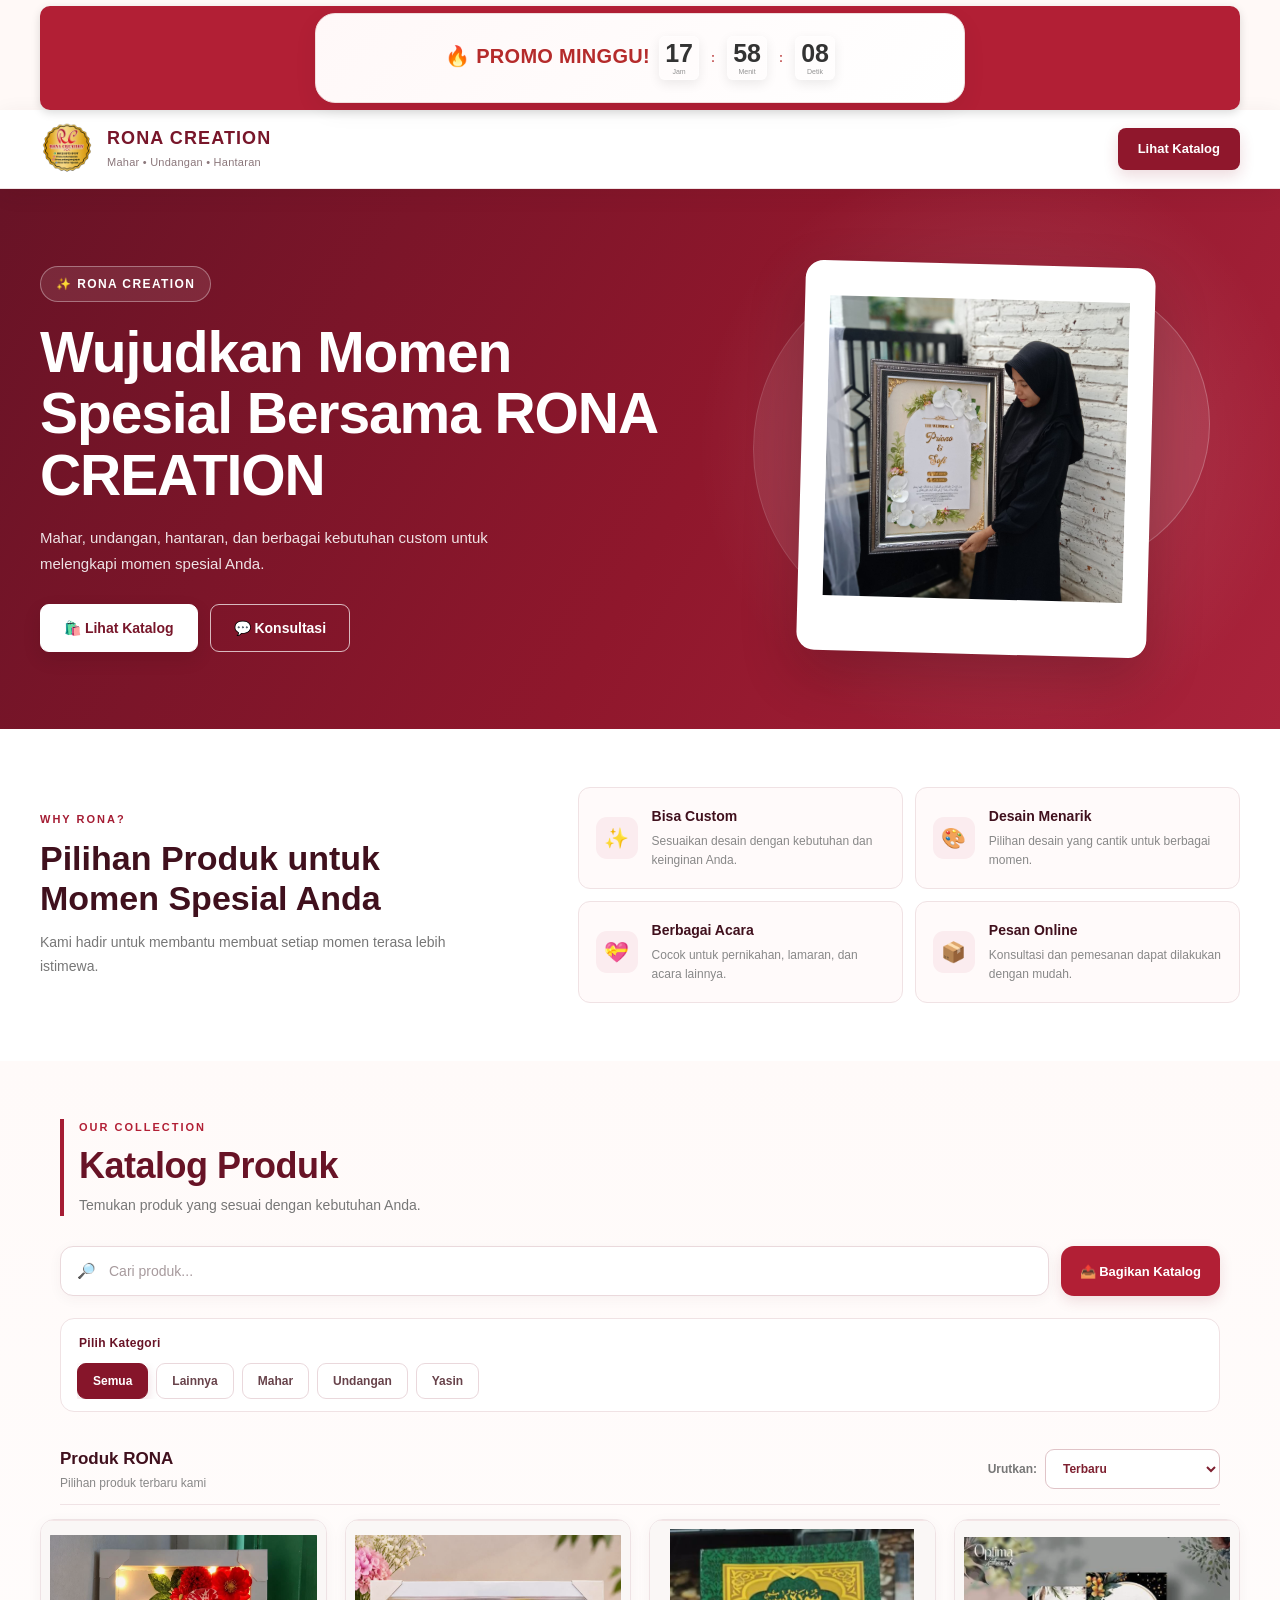
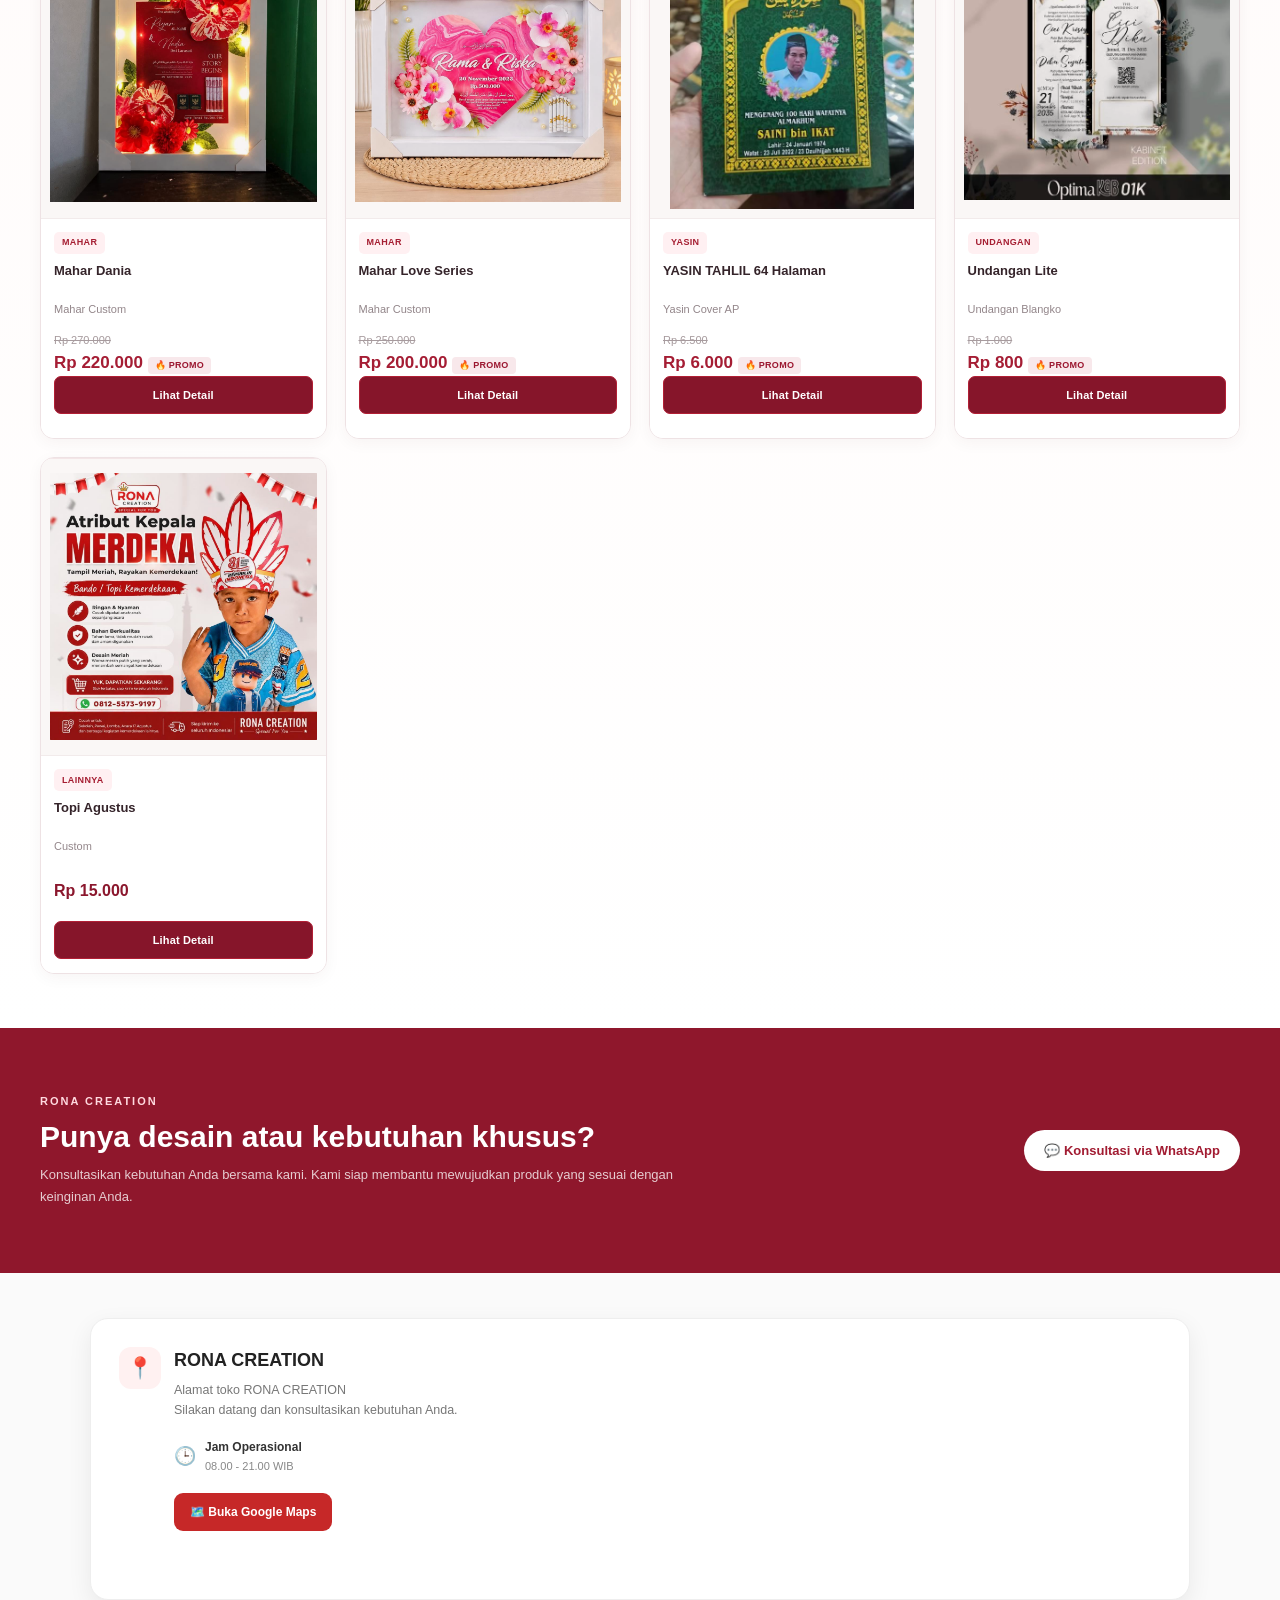
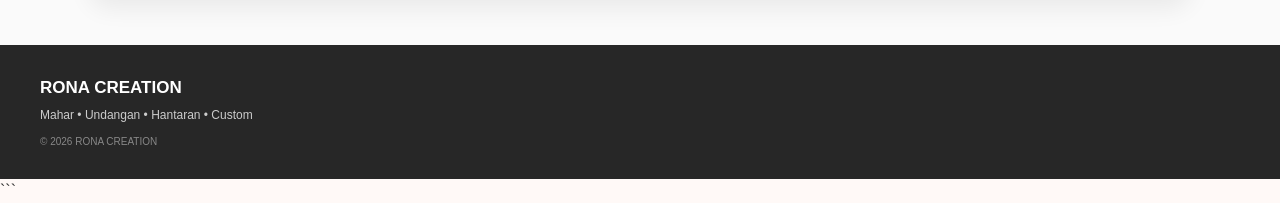
==== commit 3bfbc60c: "Refresh catalog filter styling cache" ====
--- a/index.html
+++ b/index.html
@@ -26,7 +26,7 @@
 
 <meta property="og:image:height" content="630">
 
-    <link rel="stylesheet" href="css/style.css?v=product-card-premium-1">
+    <link rel="stylesheet" href="css/style.css?v=filter-search-premium-1">
 </head>
 
 <body>
--- a/css/style.css
+++ b/css/style.css
@@ -7293,3 +7293,148 @@
     .product-name { font-size: 11px; }
     .harga-promo { font-size: 14px; }
 }
+
+
+/* =========================================================
+   PENCARIAN & FILTER KATALOG — RAPI DAN MUDAH DIGUNAKAN
+   ========================================================= */
+.search-section {
+    align-items: stretch;
+    gap: 12px;
+    margin-bottom: 22px;
+}
+.search-box {
+    min-width: 0;
+}
+#searchInput {
+    min-height: 50px;
+    padding-left: 48px;
+    border: 1px solid #ead9dc;
+    border-radius: 13px;
+    background: #fff;
+    color: #3b2028;
+    font-size: 14px;
+}
+#searchInput::placeholder {
+    color: #a79a9d;
+}
+#searchInput:focus {
+    border-color: #a51d35;
+    box-shadow: 0 0 0 3px rgba(165, 29, 53, .09);
+}
+.search-icon {
+    left: 17px;
+    color: #9b5361;
+}
+.share-catalog-button {
+    min-height: 50px;
+    padding: 0 19px;
+    border-radius: 13px;
+    box-shadow: 0 5px 14px rgba(134, 21, 42, .13);
+}
+.category-wrapper {
+    padding: 15px 16px 12px;
+    margin-bottom: 14px;
+    border: 1px solid #f0e2e4;
+    border-radius: 14px;
+    background: #fff;
+}
+.section-label {
+    margin-bottom: 11px;
+    color: #681326;
+    font-size: 12px;
+    font-weight: 700;
+}
+.category-section {
+    display: flex;
+    flex-wrap: wrap;
+    align-items: center;
+    gap: 8px;
+    padding: 0;
+}
+.category {
+    min-height: 36px;
+    padding: 8px 15px;
+    border: 1px solid #ead8dc;
+    border-radius: 9px;
+    background: #fff;
+    color: #68434b;
+    font-size: 12px;
+    font-weight: 600;
+    white-space: nowrap;
+    transition: background .18s ease, color .18s ease, border-color .18s ease;
+}
+.category:hover {
+    border-color: #b21f35;
+    color: #94192c;
+}
+.category.active {
+    background: #86152a;
+    border-color: #86152a;
+    color: #fff;
+}
+.subcategory-section {
+    display: flex;
+    flex-wrap: wrap;
+    gap: 7px;
+    margin: 0 0 20px;
+    padding: 0 2px;
+}
+.subcategory-button {
+    min-height: 32px;
+    padding: 6px 12px;
+    border: 1px solid #eadde0;
+    border-radius: 8px;
+    background: #fff;
+    color: #77515a;
+    font-size: 11px;
+    font-weight: 600;
+}
+.subcategory-button.active {
+    border-color: #d7aab3;
+    background: #fff0f2;
+    color: #86152a;
+}
+@media (max-width: 600px) {
+    .search-section {
+        flex-direction: column;
+        gap: 9px;
+        margin-bottom: 17px;
+    }
+    #searchInput,
+    .share-catalog-button {
+        min-height: 45px;
+    }
+    .share-catalog-button {
+        width: 100%;
+    }
+    .category-wrapper {
+        padding: 12px 11px 10px;
+        border-radius: 12px;
+    }
+    .category-section {
+        flex-wrap: nowrap;
+        overflow-x: auto;
+        overflow-y: hidden;
+        padding: 1px 1px 7px;
+        margin-right: -2px;
+        scrollbar-width: thin;
+        -webkit-overflow-scrolling: touch;
+    }
+    .category {
+        flex: 0 0 auto;
+        min-height: 35px;
+        padding: 8px 13px;
+    }
+    .subcategory-section {
+        flex-wrap: nowrap;
+        overflow-x: auto;
+        padding: 2px 1px 8px;
+        margin-bottom: 16px;
+        scrollbar-width: thin;
+        -webkit-overflow-scrolling: touch;
+    }
+    .subcategory-button {
+        flex: 0 0 auto;
+    }
+}
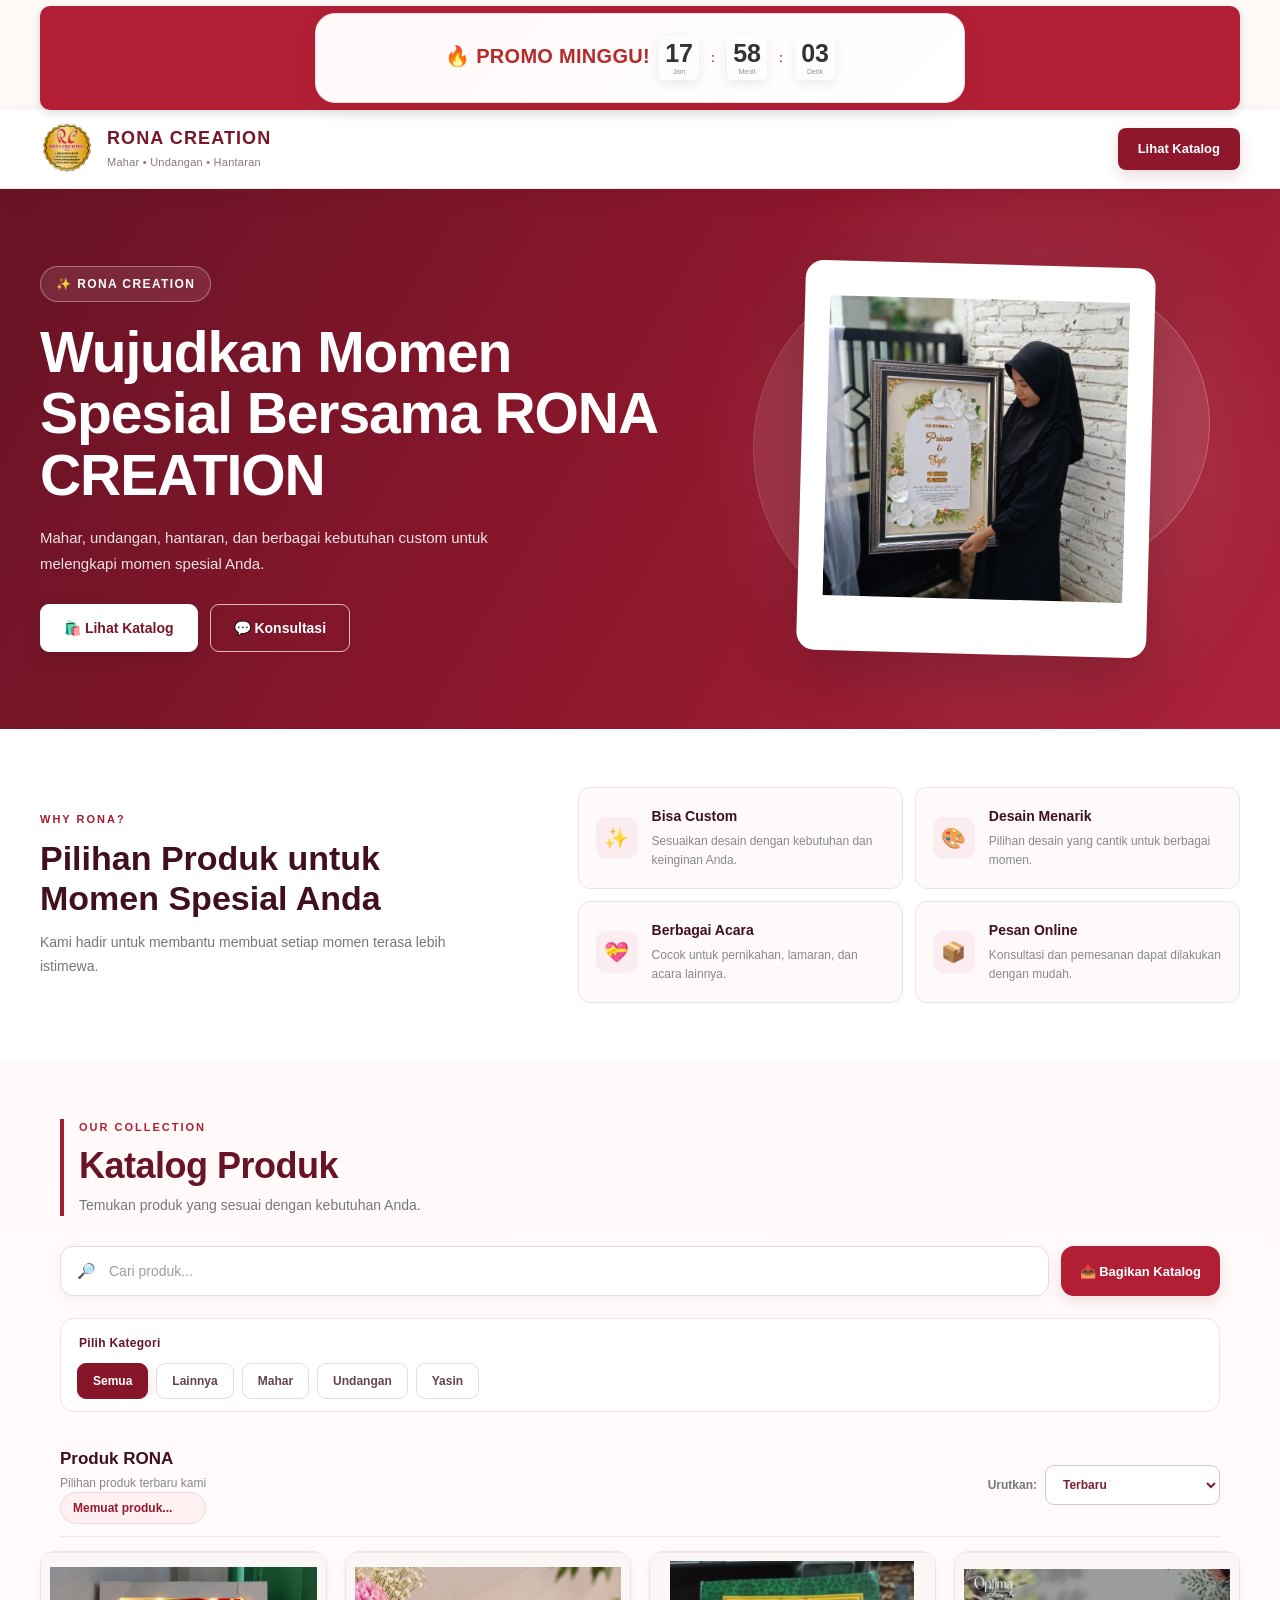
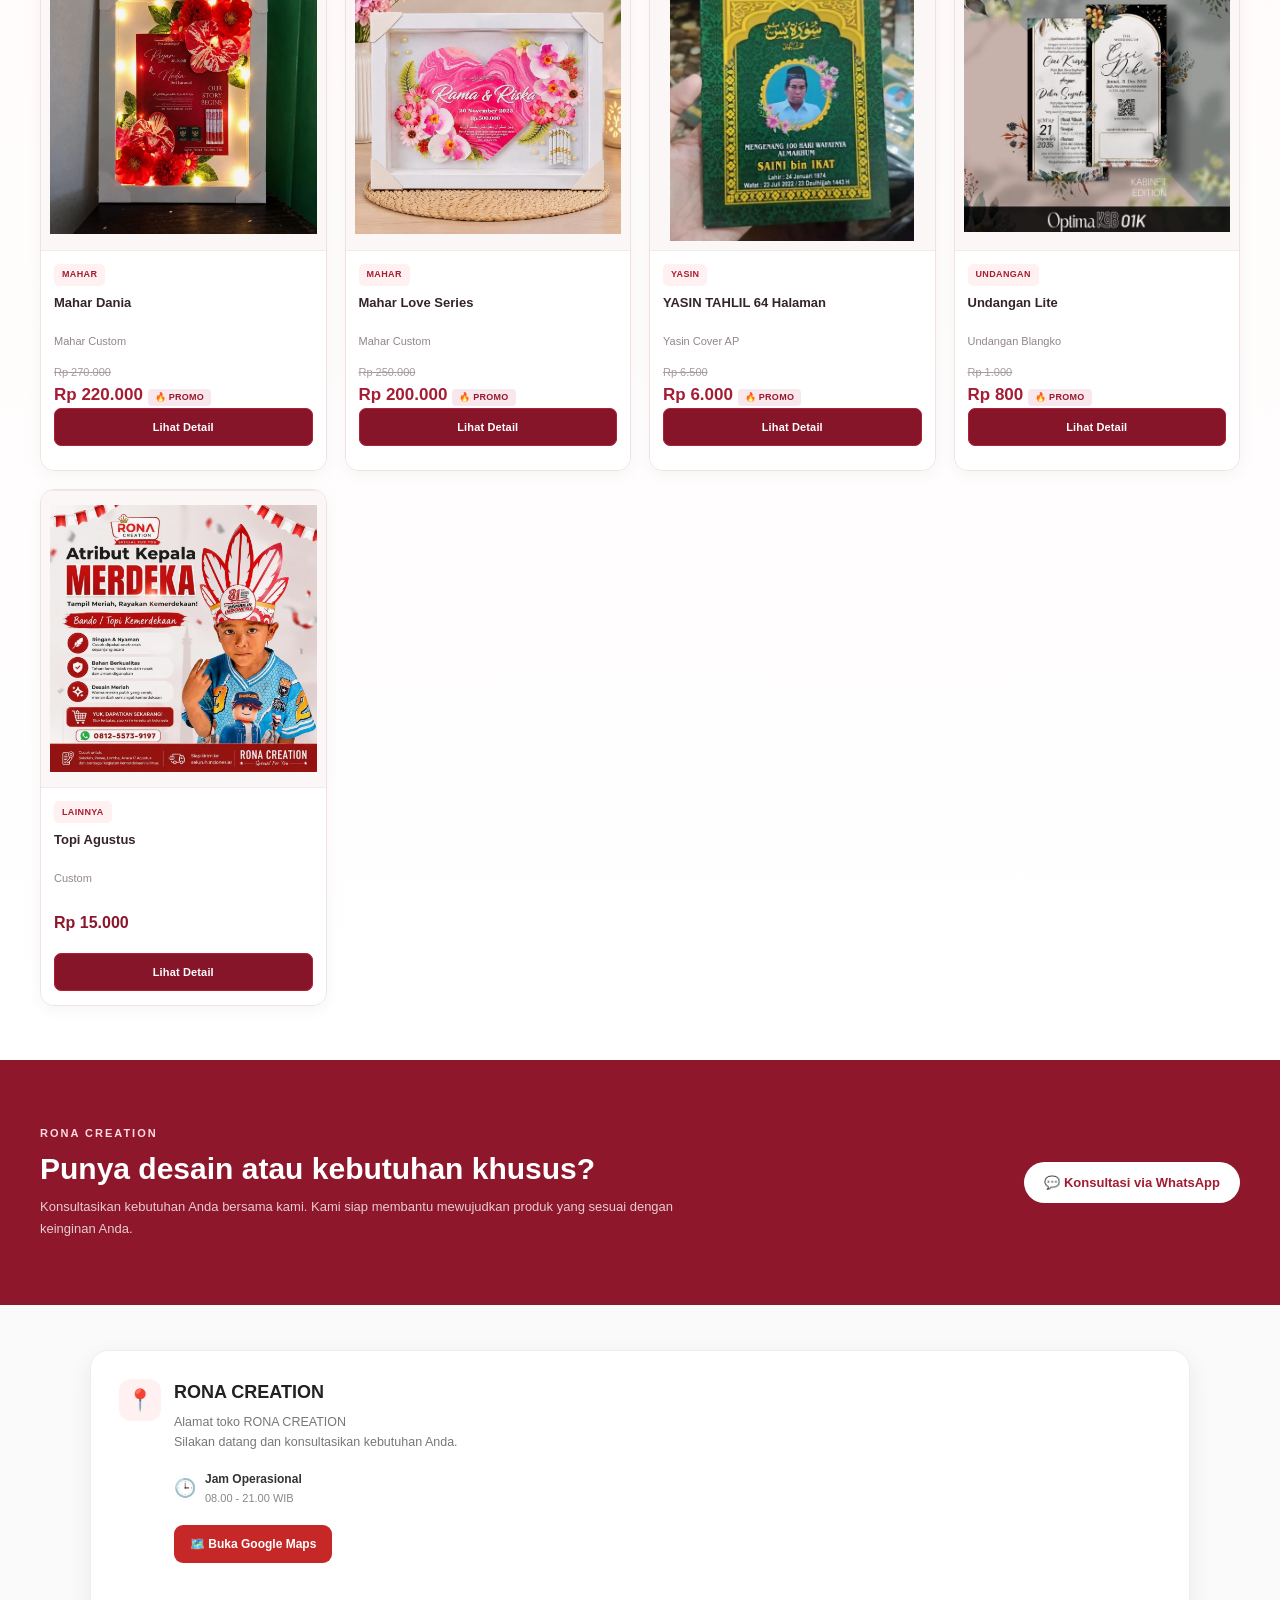
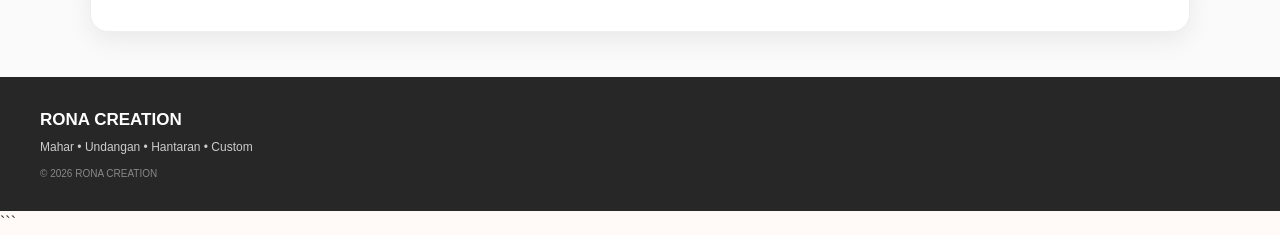
==== commit 4b7d0a11: "Add live product result count" ====
--- a/index.html
+++ b/index.html
@@ -393,6 +393,10 @@
                 <p>
                     Pilihan produk terbaru kami
                 </p>
+
+                <div id="productCount" class="product-count" aria-live="polite">
+                    Memuat produk...
+                </div>
             </div>
 
 
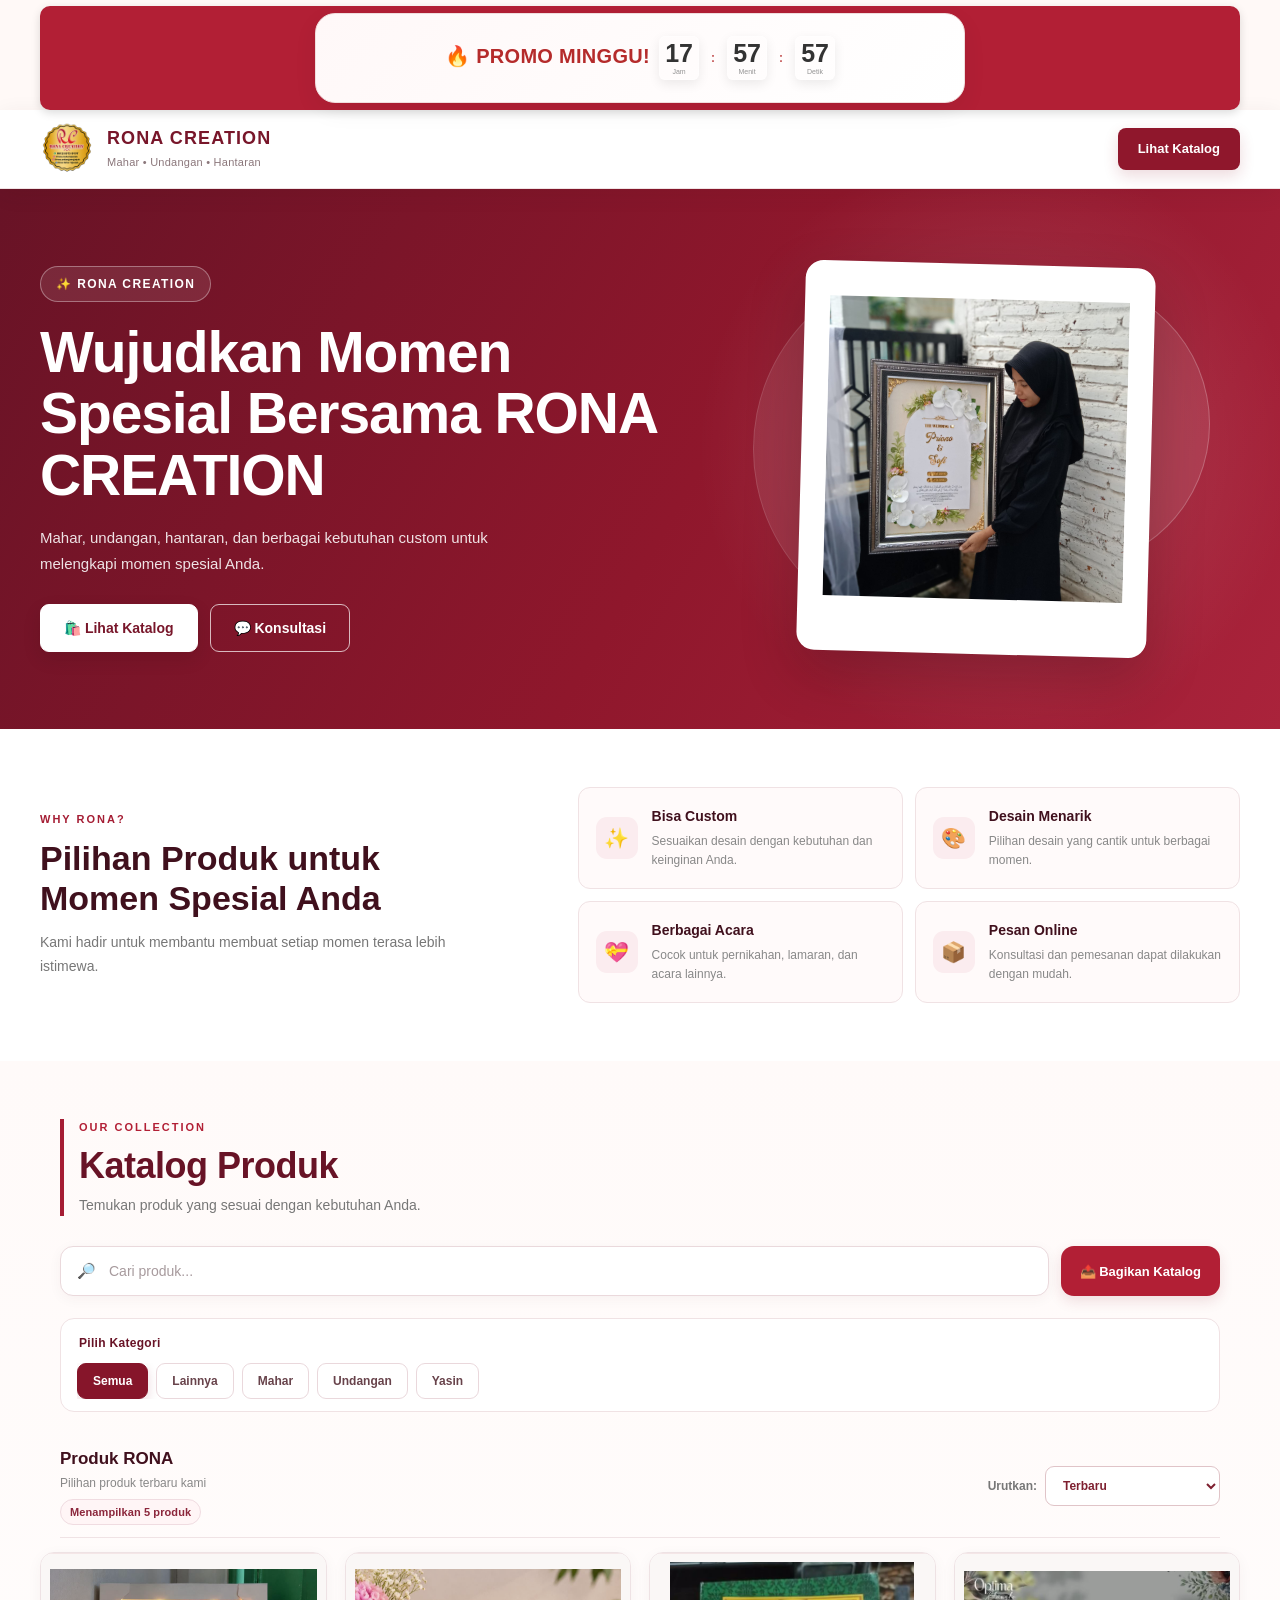
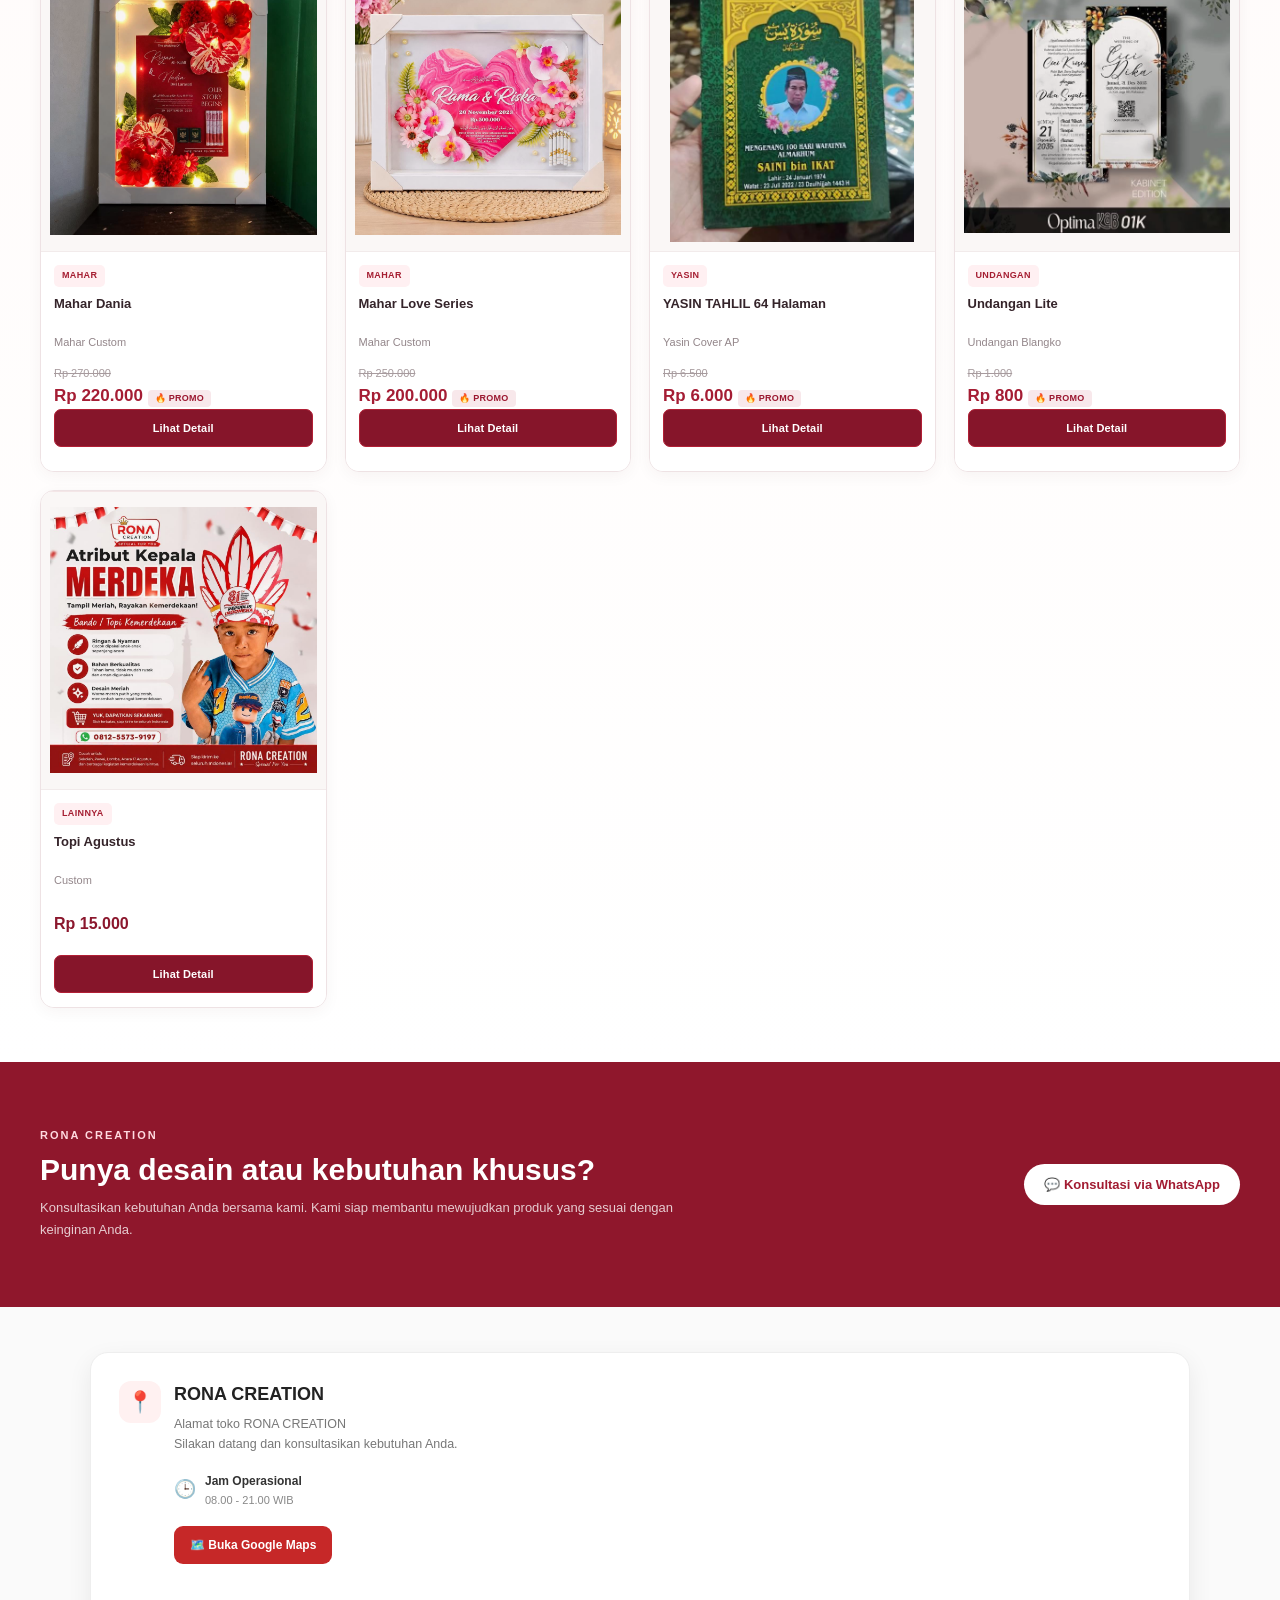
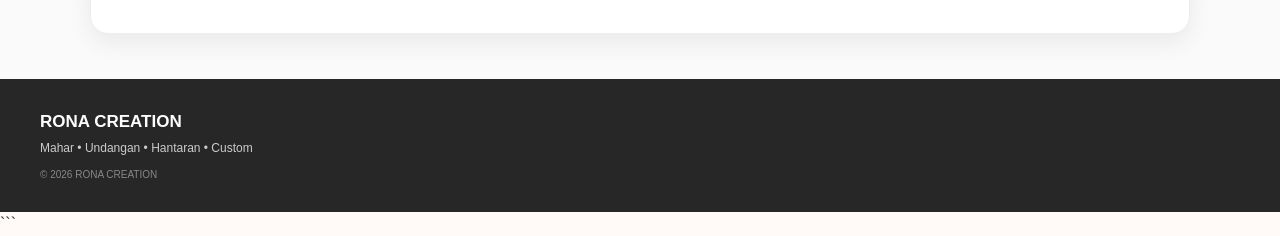
==== commit 983410d1: "Refresh product count styles cache" ====
--- a/index.html
+++ b/index.html
@@ -26,7 +26,7 @@
 
 <meta property="og:image:height" content="630">
 
-    <link rel="stylesheet" href="css/style.css?v=filter-search-premium-1">
+    <link rel="stylesheet" href="css/style.css?v=product-count-1">
 </head>
 
 <body>
--- a/css/style.css
+++ b/css/style.css
@@ -7438,3 +7438,26 @@
         flex: 0 0 auto;
     }
 }
+
+
+/* JUMLAH HASIL PRODUK */
+.product-count {
+    display: inline-flex;
+    align-items: center;
+    width: fit-content;
+    margin-top: 7px;
+    padding: 4px 9px;
+    border: 1px solid #f0dce1;
+    border-radius: 20px;
+    background: #fff5f6;
+    color: #8b263b;
+    font-size: 11px;
+    font-weight: 700;
+    letter-spacing: .1px;
+}
+@media (max-width: 600px) {
+    .product-count {
+        margin-top: 6px;
+        font-size: 10px;
+    }
+}
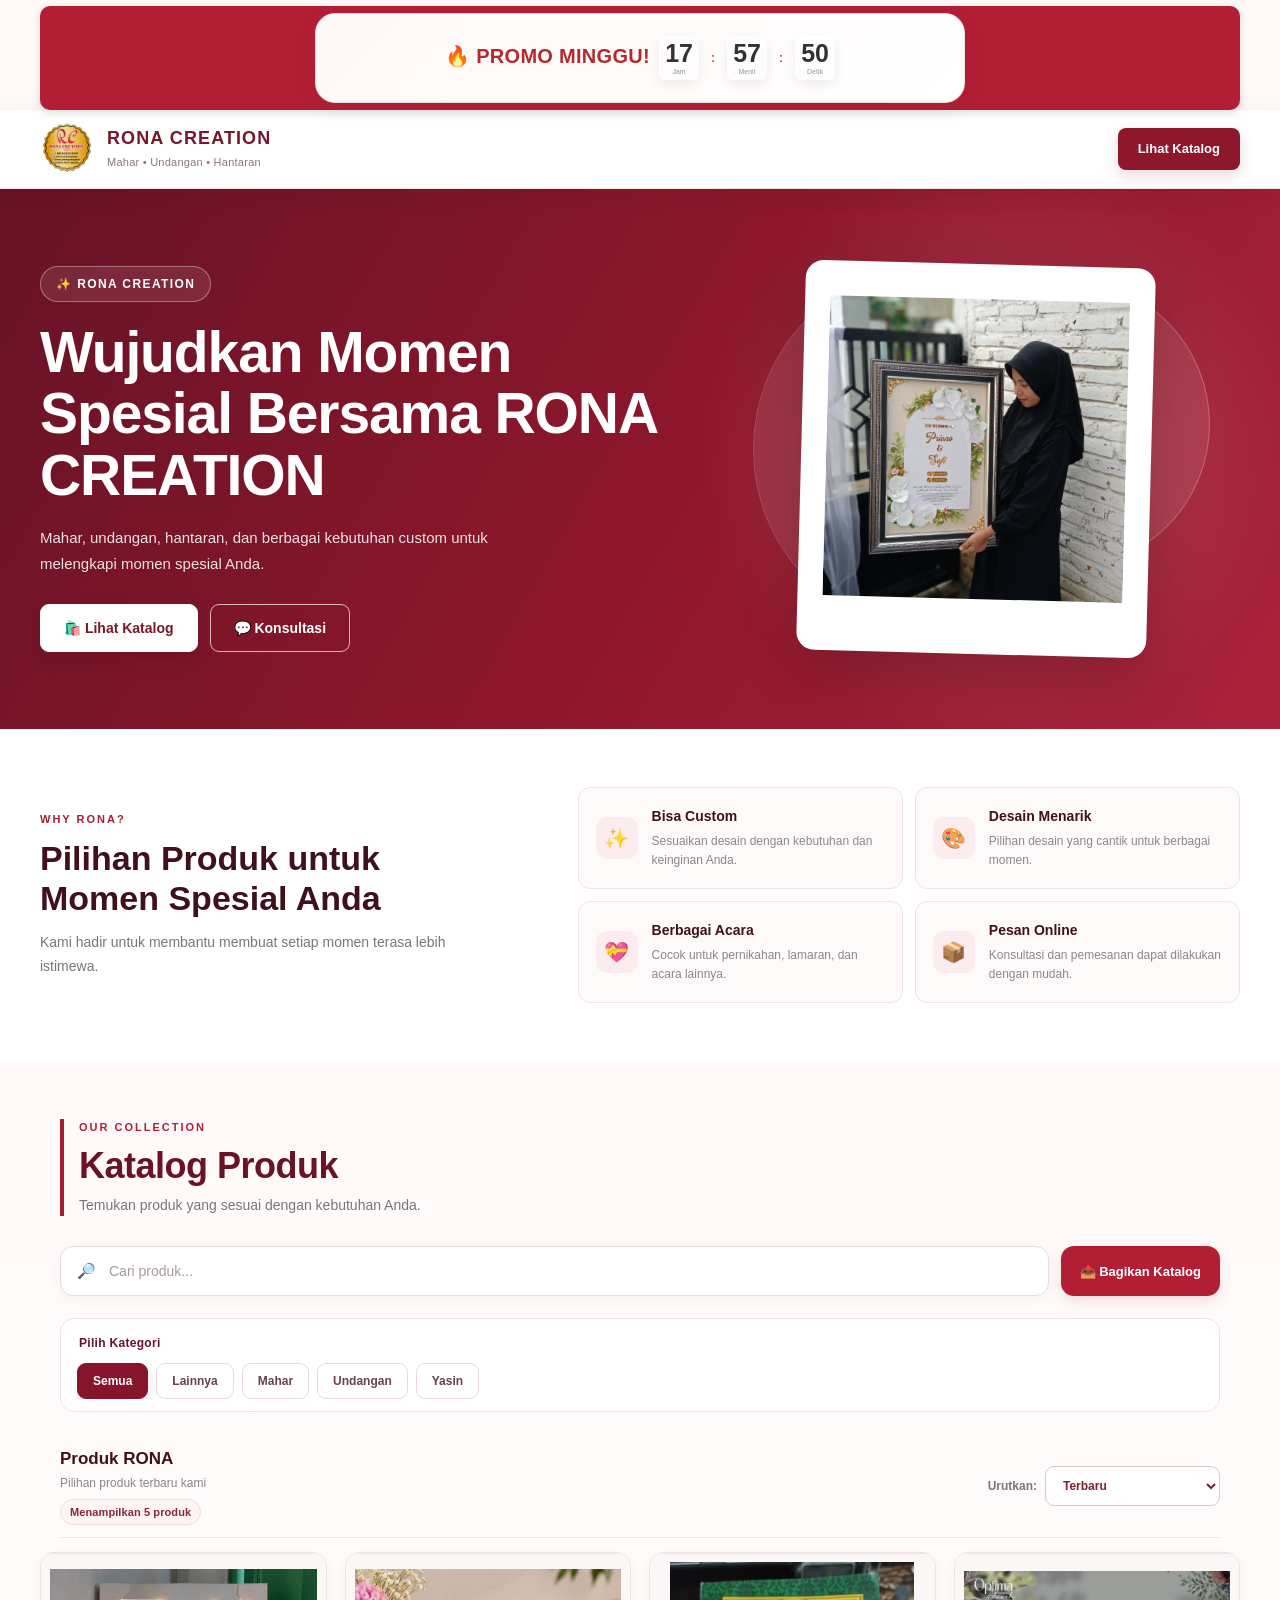
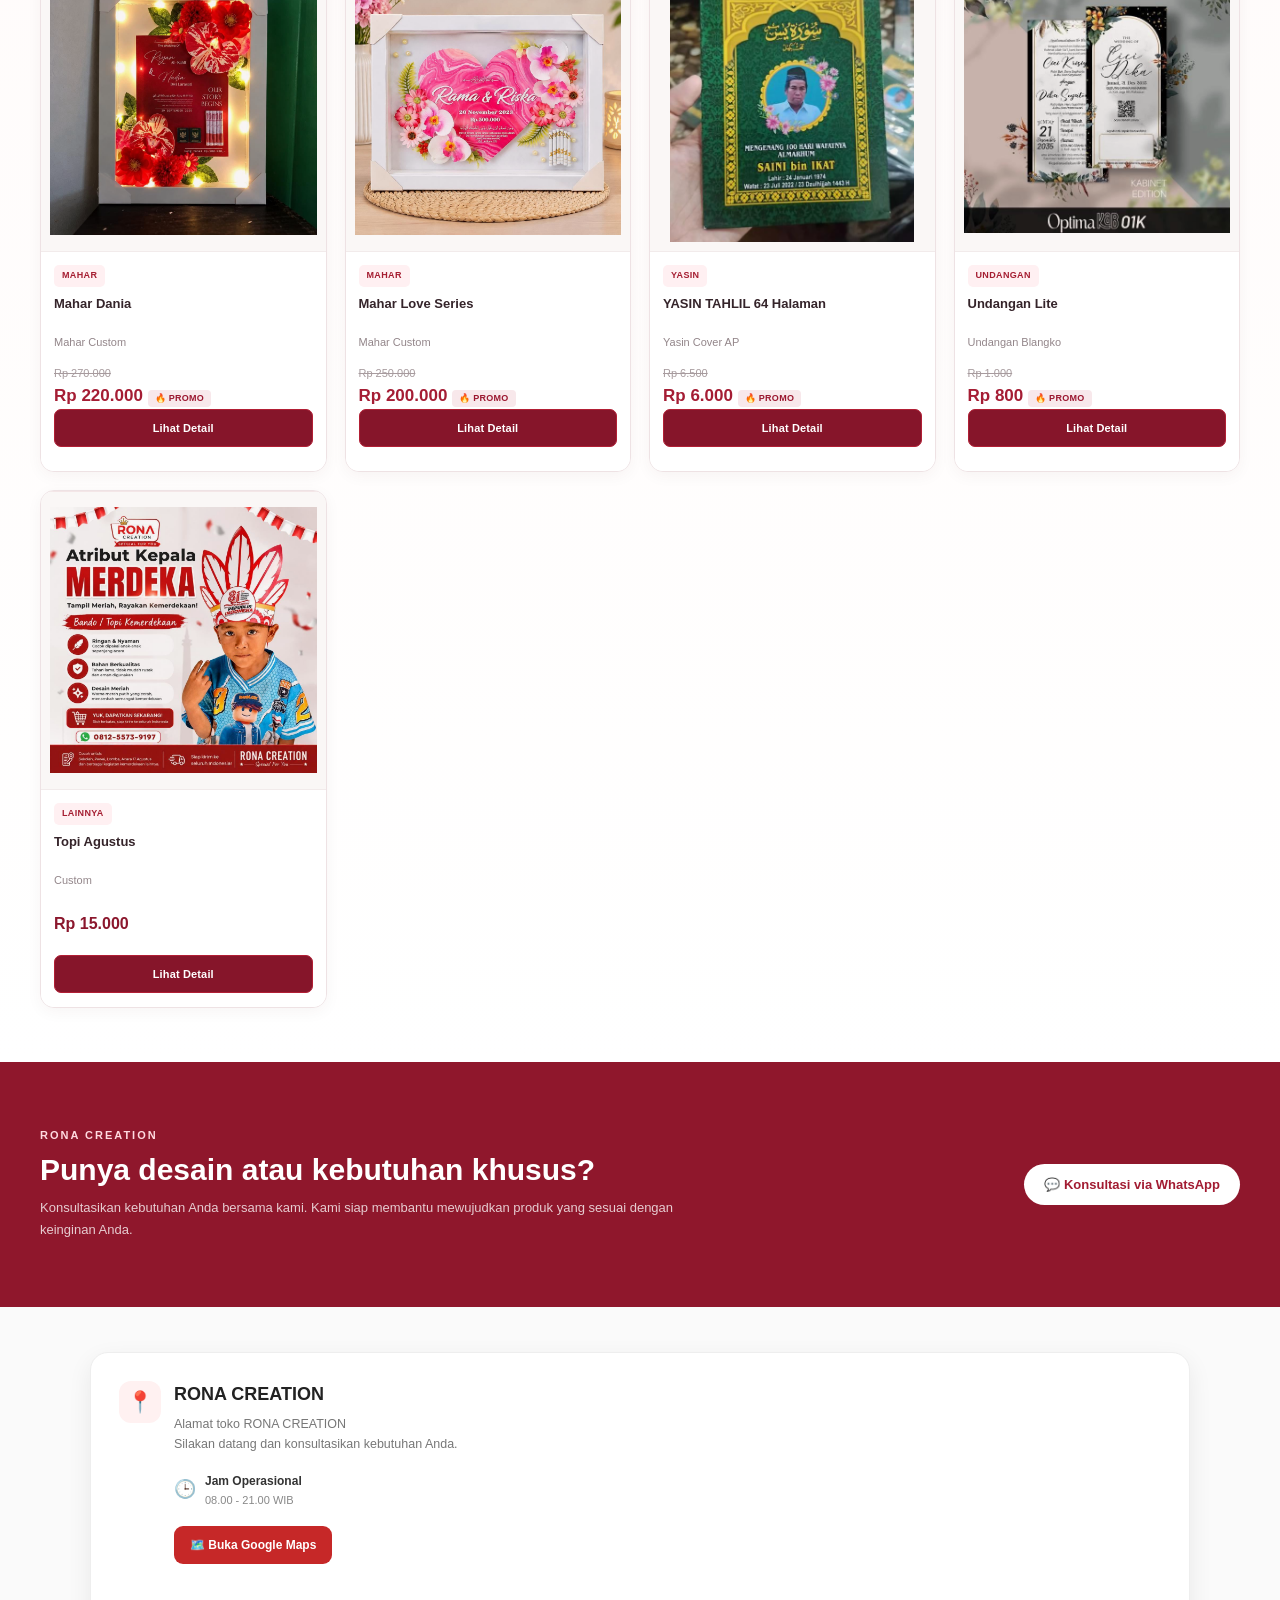
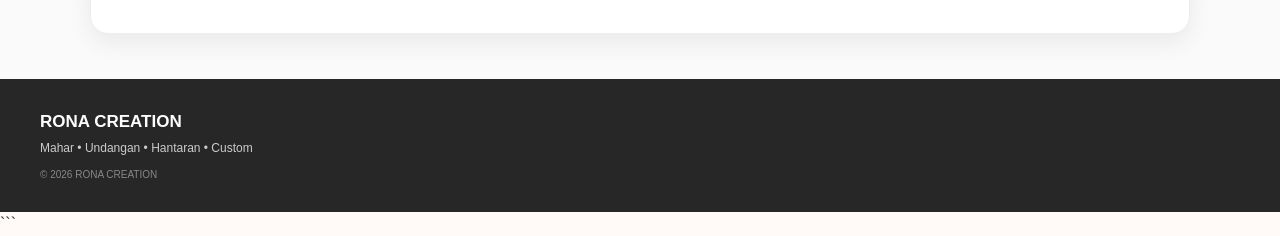
==== commit 044cd7e2: "Refresh empty state button styles cache" ====
--- a/index.html
+++ b/index.html
@@ -26,7 +26,7 @@
 
 <meta property="og:image:height" content="630">
 
-    <link rel="stylesheet" href="css/style.css?v=product-count-1">
+    <link rel="stylesheet" href="css/style.css?v=empty-state-reset-1">
 </head>
 
 <body>
--- a/css/style.css
+++ b/css/style.css
@@ -7461,3 +7461,30 @@
         font-size: 10px;
     }
 }
+
+
+/* TOMBOL PEMULIHAN SAAT PRODUK TIDAK DITEMUKAN */
+.reset-catalog-filters {
+    display: inline-flex;
+    align-items: center;
+    justify-content: center;
+    min-height: 42px;
+    margin-top: 18px;
+    padding: 0 19px;
+    border: 1px solid #8f1930;
+    border-radius: 10px;
+    background: #8f1930;
+    color: #fff;
+    font-size: 12px;
+    font-weight: 700;
+    cursor: pointer;
+    transition: background .2s ease, transform .2s ease;
+}
+.reset-catalog-filters:hover {
+    background: #701225;
+    transform: translateY(-1px);
+}
+.reset-catalog-filters:focus-visible {
+    outline: 3px solid rgba(143, 25, 48, .2);
+    outline-offset: 3px;
+}
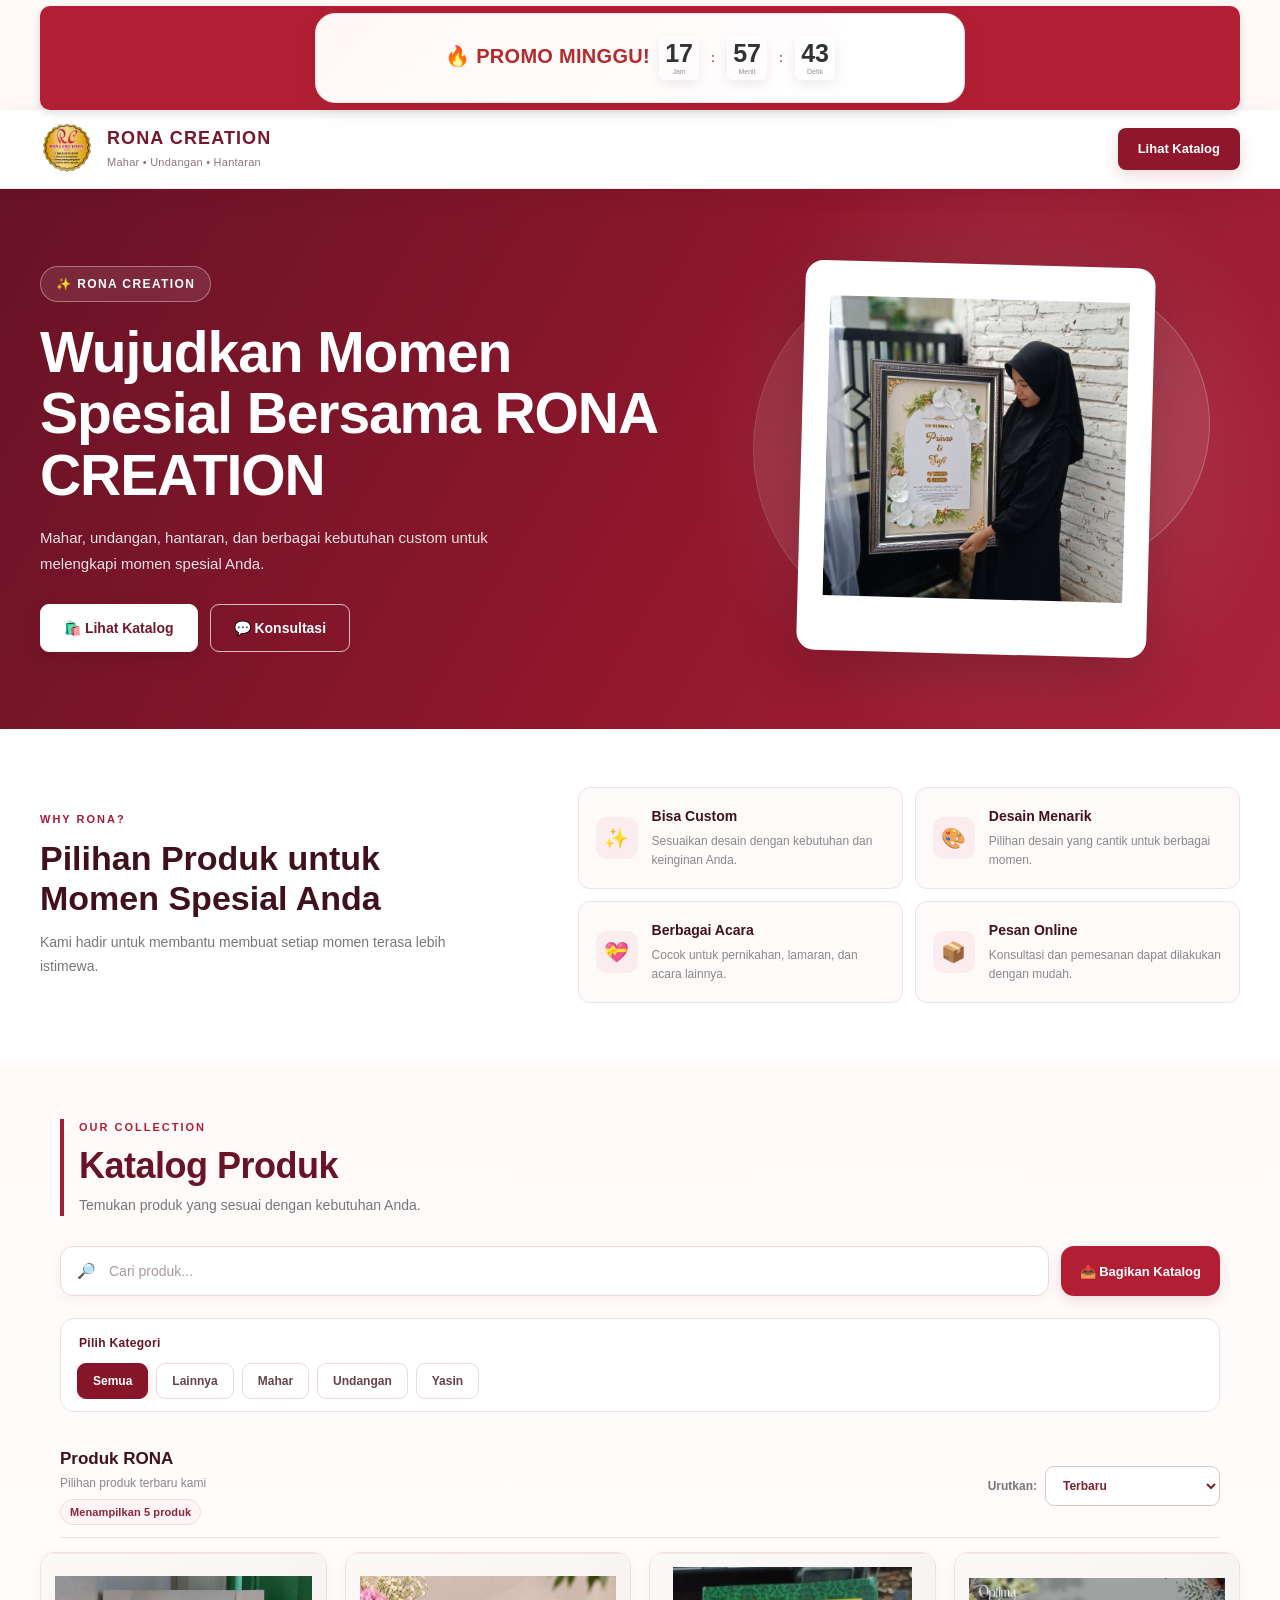
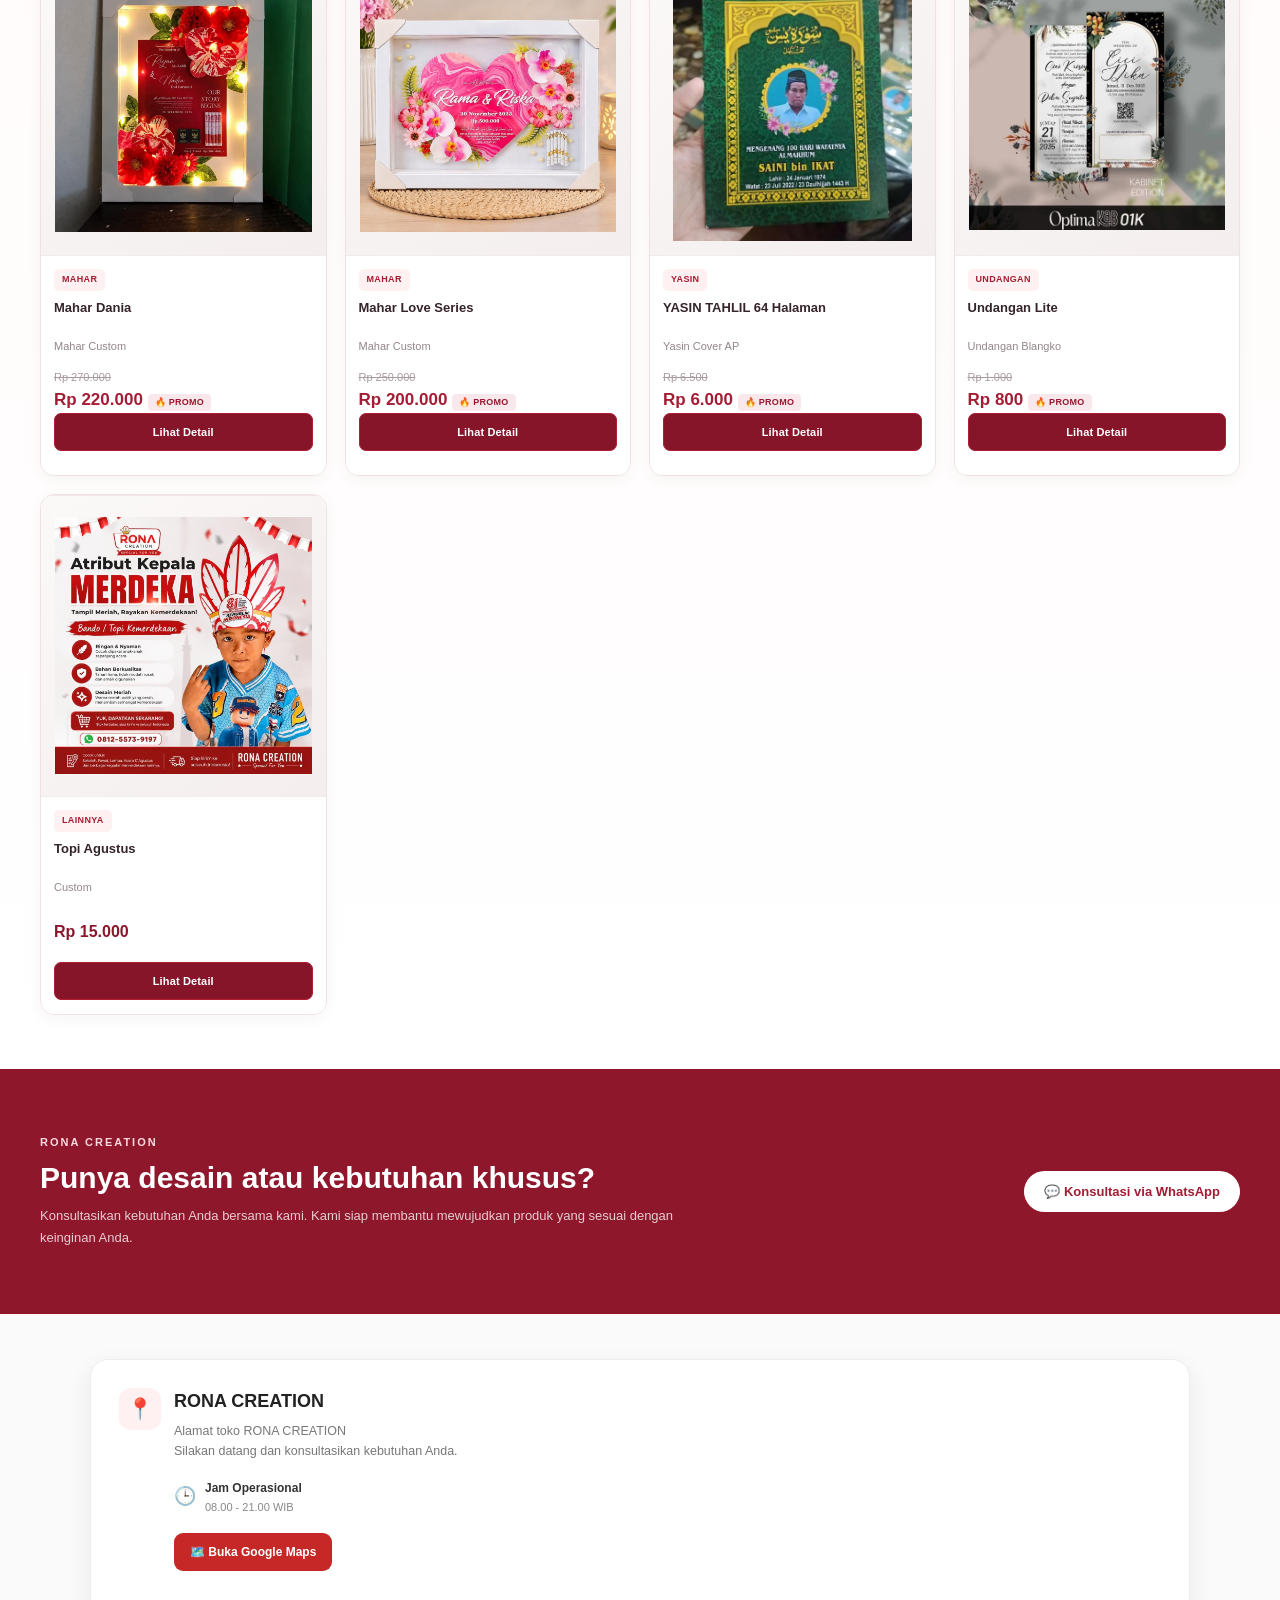
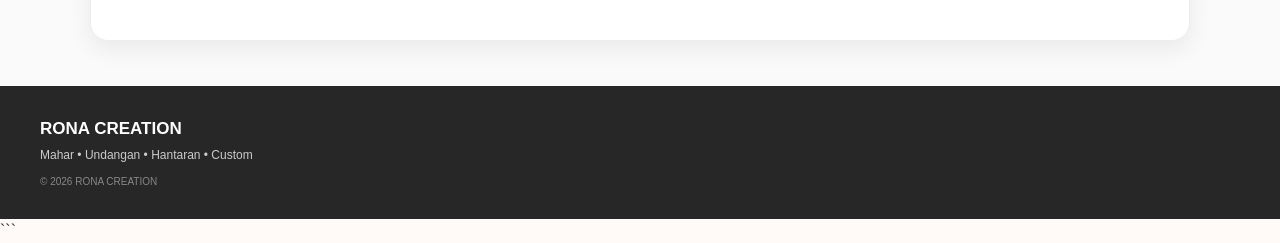
==== commit abae4460: "Refresh catalog styles for product photo fit" ====
--- a/index.html
+++ b/index.html
@@ -26,7 +26,7 @@
 
 <meta property="og:image:height" content="630">
 
-    <link rel="stylesheet" href="css/style.css?v=empty-state-reset-1">
+    <link rel="stylesheet" href="css/style.css?v=product-photo-fit-1">
 </head>
 
 <body>
--- a/css/style.css
+++ b/css/style.css
@@ -7488,3 +7488,90 @@
     outline: 3px solid rgba(143, 25, 48, .2);
     outline-offset: 3px;
 }
+
+
+/* =========================================================
+   FOTO PRODUK — PROPORSI KONSISTEN TANPA MEMOTONG FOTO
+   ========================================================= */
+.product-image-wrapper {
+    position: relative;
+    display: flex;
+    align-items: center;
+    justify-content: center;
+    aspect-ratio: 4 / 4.25;
+    overflow: hidden;
+    background: linear-gradient(145deg, #fbf9f8 0%, #f4eeee 100%);
+}
+
+.product-image {
+    display: block;
+    width: 100%;
+    height: 100%;
+    max-width: 100%;
+    max-height: 100%;
+    object-fit: contain;
+    object-position: center;
+    padding: 5px;
+    border-radius: 8px;
+    mix-blend-mode: normal;
+    transition: transform .25s ease;
+}
+
+.product-card:hover .product-image {
+    transform: none;
+}
+
+.product-no-image {
+    display: flex;
+    flex-direction: column;
+    align-items: center;
+    justify-content: center;
+    width: 100%;
+    height: 100%;
+}
+
+/* Foto utama pada detail selalu utuh, baik portrait maupun landscape */
+.detail-main-media {
+    min-height: 300px;
+    padding: 10px;
+    background: linear-gradient(145deg, #fbf9f8 0%, #f2eeee 100%);
+}
+
+.detail-image {
+    width: 100%;
+    height: min(68vh, 520px);
+    max-width: 100%;
+    max-height: 520px;
+    object-fit: contain;
+    object-position: center;
+    background: transparent;
+}
+
+.detail-video {
+    width: 100%;
+    height: min(68vh, 520px);
+    object-fit: contain;
+}
+
+@media (max-width: 768px) {
+    .product-image-wrapper {
+        aspect-ratio: 4 / 4.3;
+        padding: 7px;
+    }
+
+    .product-image {
+        padding: 3px;
+    }
+
+    .detail-main-media {
+        min-height: 220px;
+        padding: 6px;
+        border-radius: 12px;
+    }
+
+    .detail-image,
+    .detail-video {
+        height: min(55vh, 420px);
+        max-height: 420px;
+    }
+}
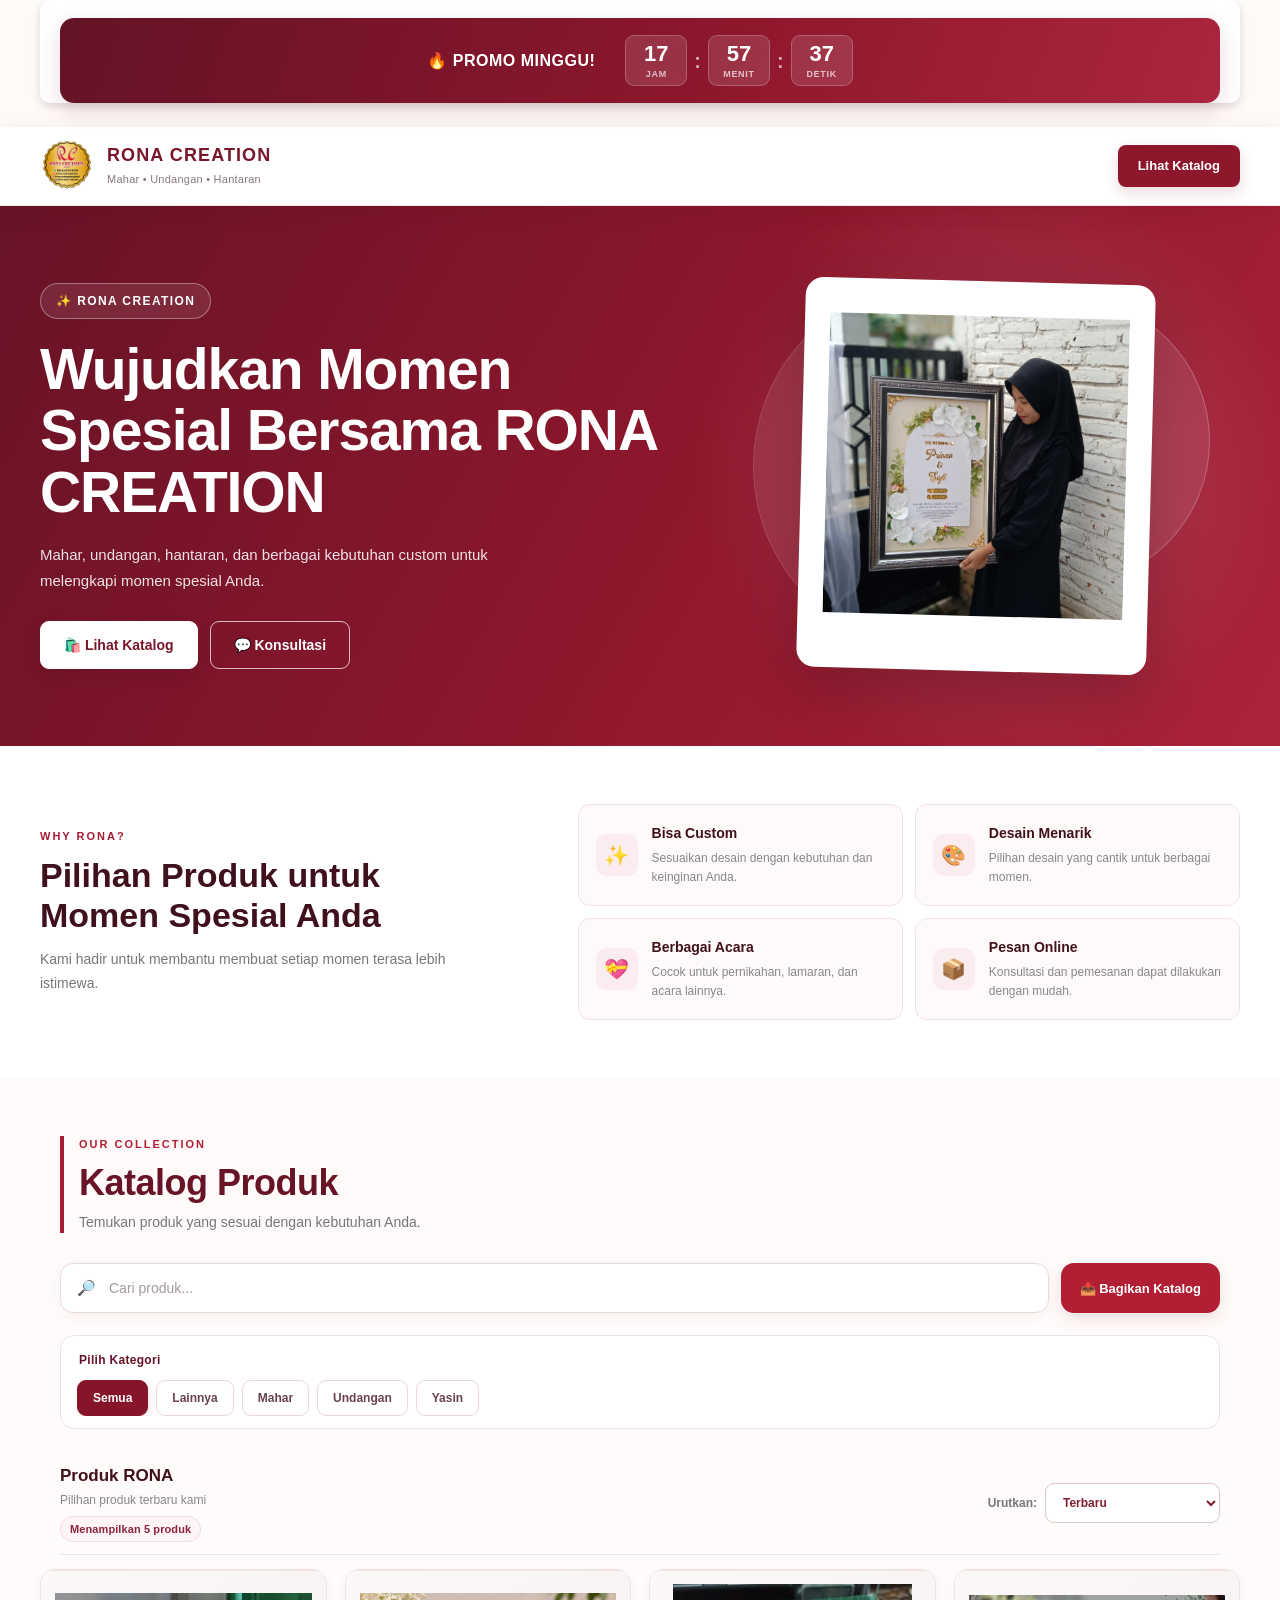
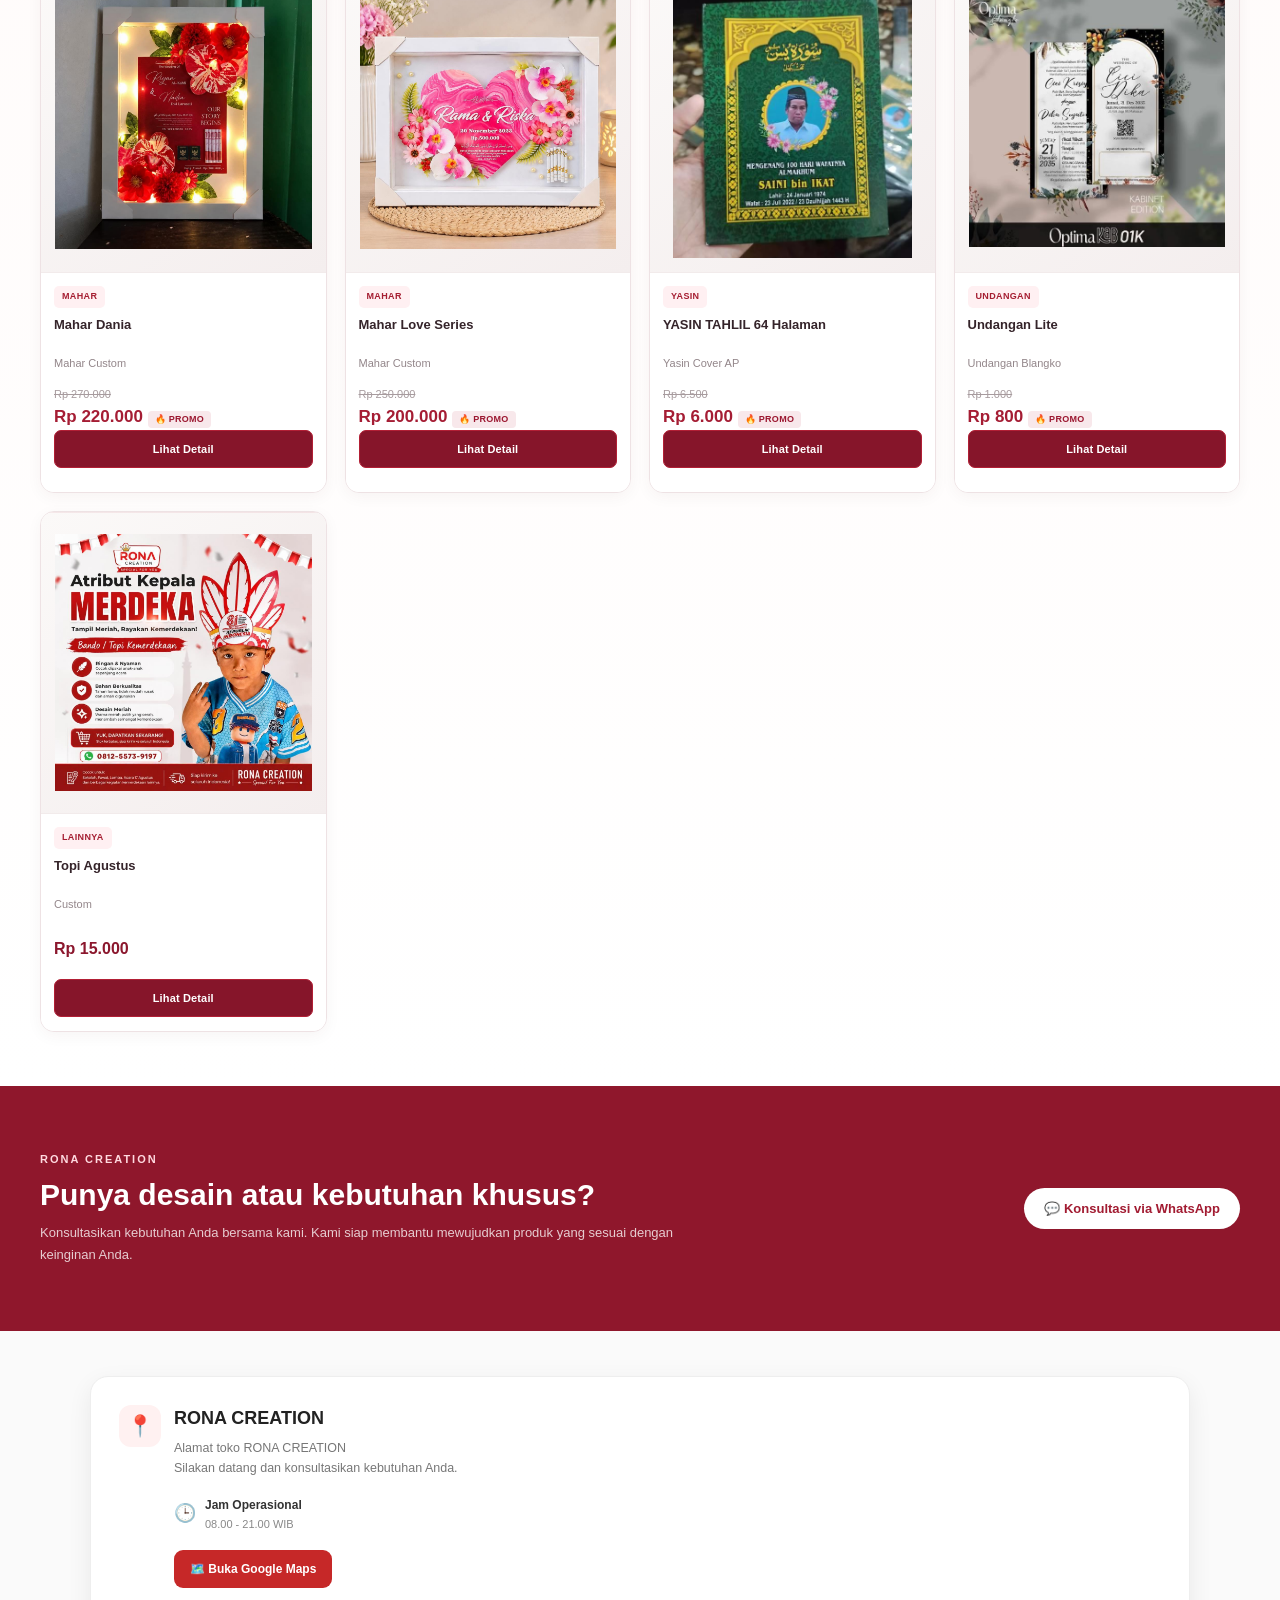
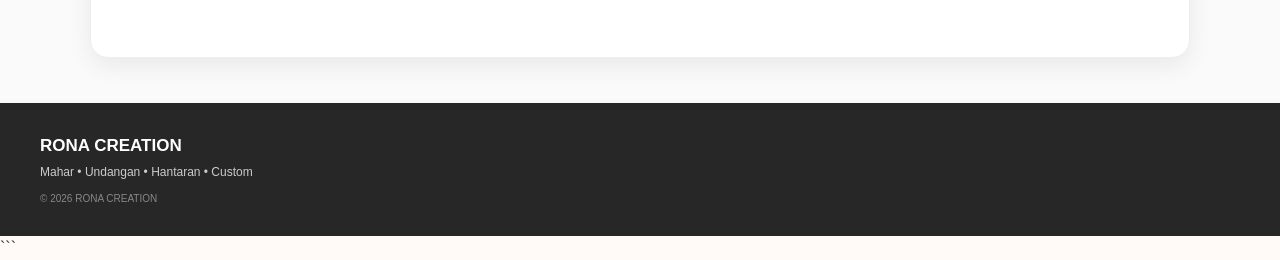
==== commit cc0e954d: "Refresh countdown styles on catalog" ====
--- a/index.html
+++ b/index.html
@@ -26,7 +26,7 @@
 
 <meta property="og:image:height" content="630">
 
-    <link rel="stylesheet" href="css/style.css?v=product-photo-fit-1">
+    <link rel="stylesheet" href="css/style.css?v=countdown-premium-1">
 </head>
 
 <body>
--- a/css/style.css
+++ b/css/style.css
@@ -7575,3 +7575,136 @@
         max-height: 420px;
     }
 }
+
+
+/* =========================================================
+   COUNTDOWN PROMO — RONA RED PREMIUM
+   ========================================================= */
+.daily-promo {
+    width: 100%;
+    padding: 18px 20px 0;
+    margin: 0 auto 24px;
+    background: #fff;
+}
+
+.promo-inner {
+    max-width: 1200px;
+    display: flex;
+    align-items: center;
+    justify-content: center;
+    gap: 30px;
+    padding: 17px 26px;
+    border: 0;
+    border-radius: 14px;
+    background: linear-gradient(110deg, #641326 0%, #8f172c 58%, #aa263e 100%);
+    box-shadow: 0 8px 22px rgba(104, 19, 38, .15);
+    text-align: left;
+}
+
+.promo-title {
+    margin: 0;
+    color: #fff;
+    font-size: 16px;
+    font-weight: 800;
+    letter-spacing: .5px;
+    white-space: nowrap;
+}
+
+.promo-countdown {
+    gap: 7px;
+}
+
+.countdown-box {
+    min-width: 62px;
+    padding: 7px 10px 6px;
+    border: 1px solid rgba(255,255,255,.22);
+    border-radius: 9px;
+    background: rgba(255,255,255,.12);
+    box-shadow: none;
+    text-align: center;
+    backdrop-filter: blur(4px);
+}
+
+.countdown-box strong {
+    color: #fff;
+    font-size: 22px;
+    font-weight: 800;
+    line-height: 1;
+    font-variant-numeric: tabular-nums;
+}
+
+.countdown-box span {
+    margin-top: 5px;
+    color: rgba(255,255,255,.78);
+    font-size: 9px;
+    font-weight: 600;
+    letter-spacing: .7px;
+    text-transform: uppercase;
+}
+
+.countdown-separator {
+    color: rgba(255,255,255,.8);
+    font-size: 20px;
+}
+
+@media (max-width: 600px) {
+    .daily-promo {
+        padding: 12px 12px 0;
+        margin-bottom: 18px;
+    }
+
+    .promo-inner {
+        flex-direction: column;
+        gap: 11px;
+        padding: 14px 10px;
+        border-radius: 12px;
+    }
+
+    .promo-title {
+        font-size: 13px;
+        letter-spacing: .4px;
+    }
+
+    .promo-countdown {
+        width: 100%;
+        gap: 5px;
+    }
+
+    .countdown-box {
+        min-width: 0;
+        flex: 1 1 0;
+        max-width: 72px;
+        padding: 7px 5px 6px;
+        border-radius: 8px;
+    }
+
+    .countdown-box strong {
+        font-size: 20px;
+    }
+
+    .countdown-box span {
+        font-size: 8px;
+        letter-spacing: .5px;
+    }
+
+    .countdown-separator {
+        font-size: 17px;
+    }
+}
+
+@media (max-width: 360px) {
+    .daily-promo {
+        padding-right: 9px;
+        padding-left: 9px;
+    }
+
+    .promo-inner {
+        padding-right: 7px;
+        padding-left: 7px;
+    }
+
+    .countdown-box {
+        padding-right: 3px;
+        padding-left: 3px;
+    }
+}
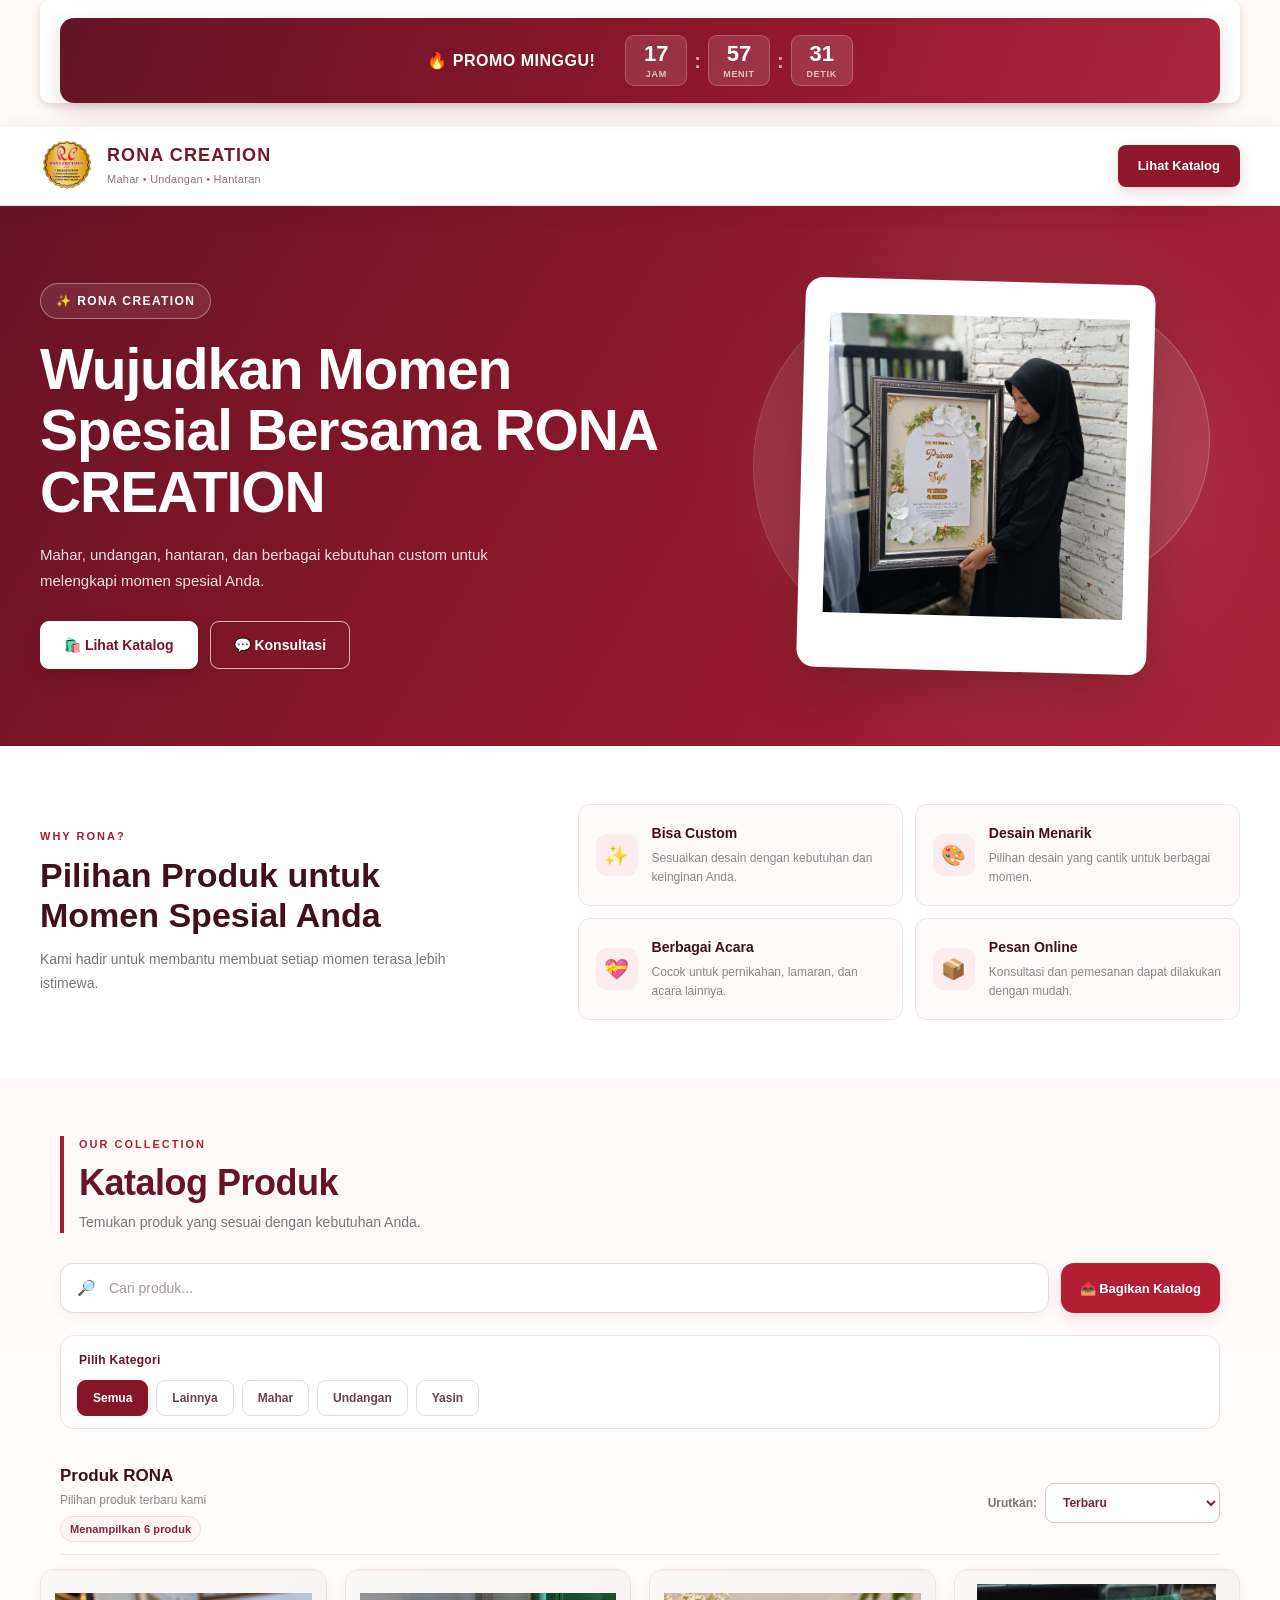
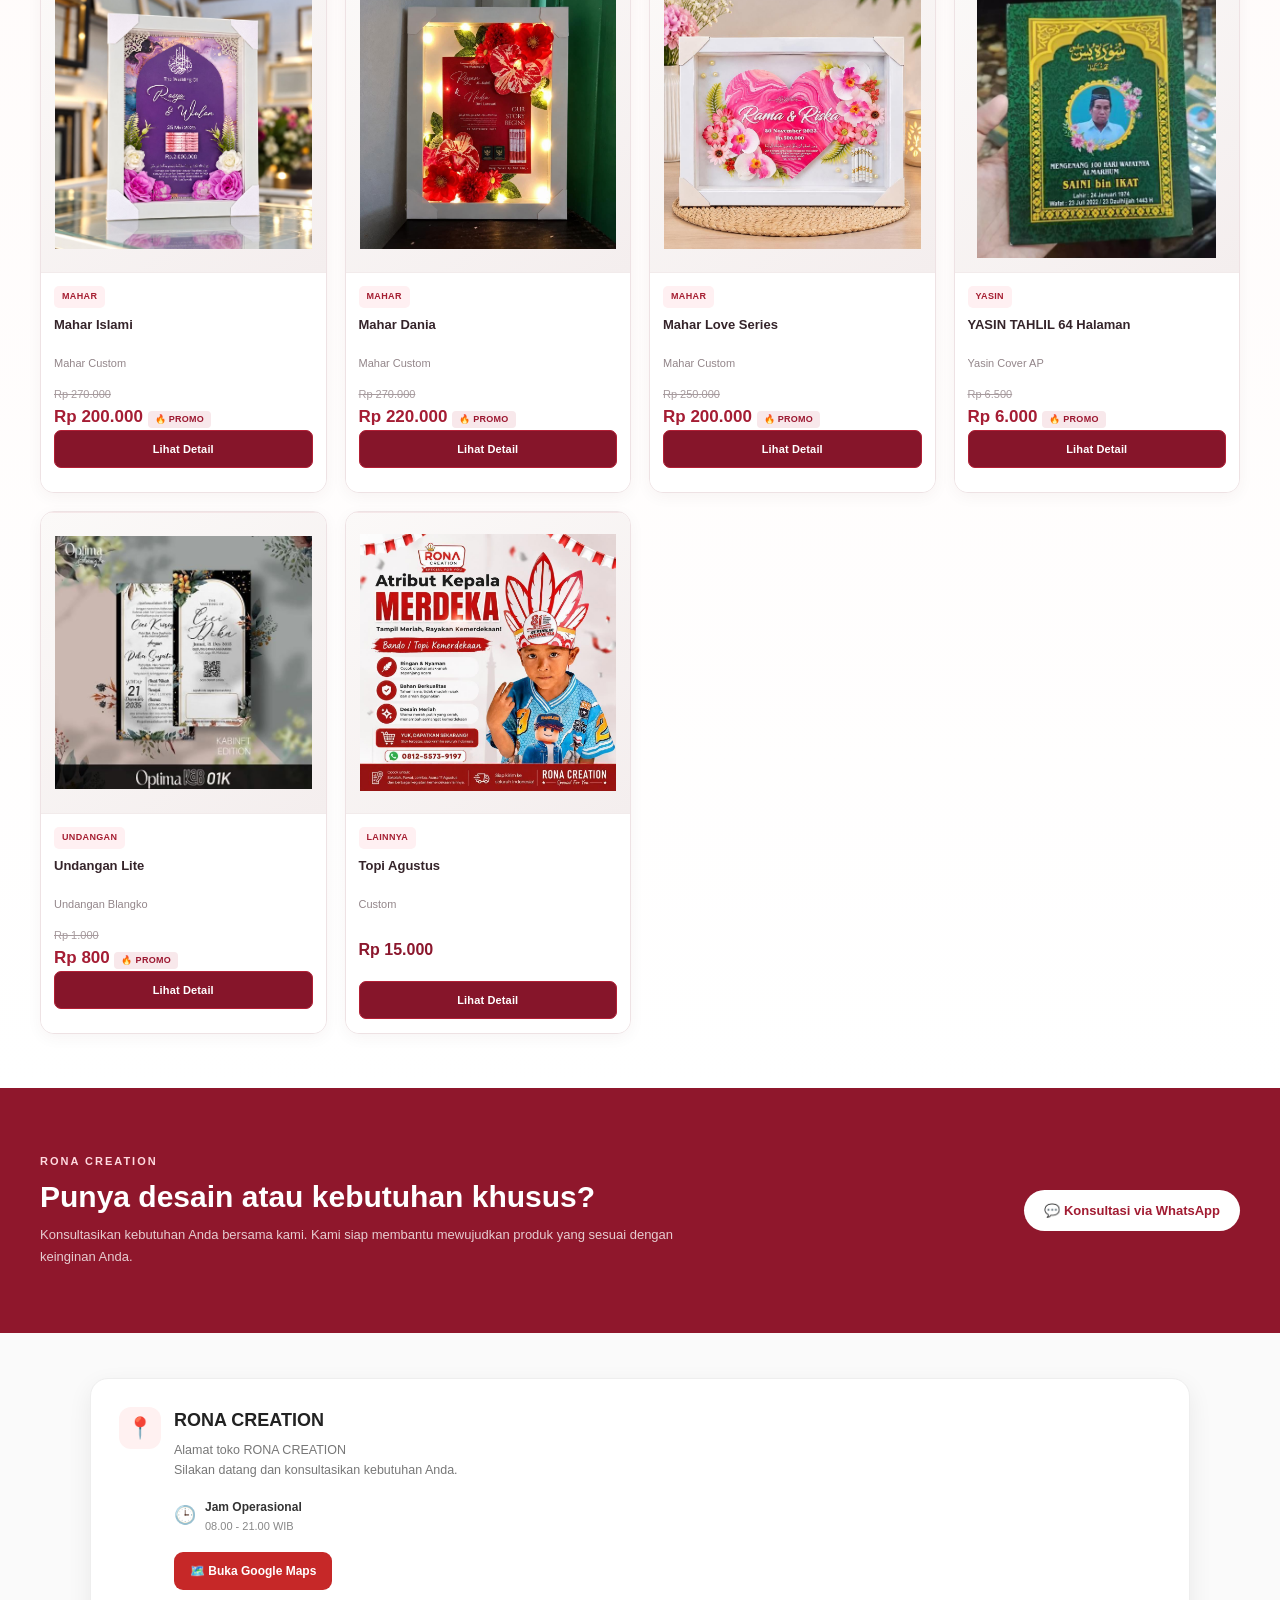
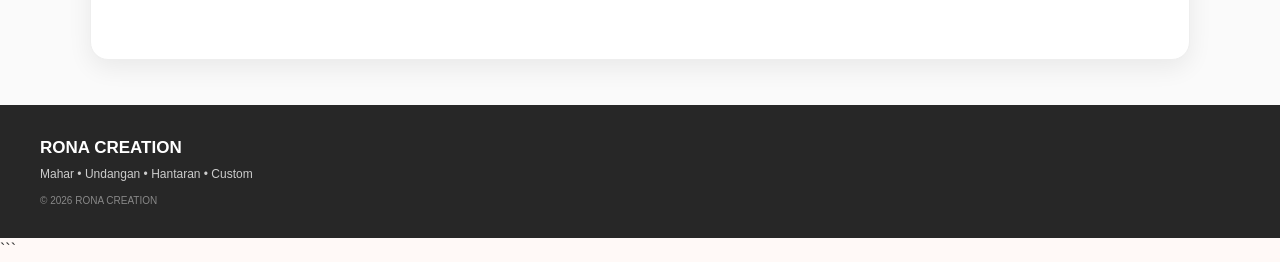
==== commit bcd062aa: "Perbarui cache pesan WhatsApp katalog" ====
--- a/index.html
+++ b/index.html
@@ -579,7 +579,7 @@
     <!-- =====================================================
          SCRIPT
          ===================================================== -->
-    <script src="js/app.js"></script>
+    <script src="js/app.js?v=wa-message-clean-1"></script>
 
 </body>
 </html>
